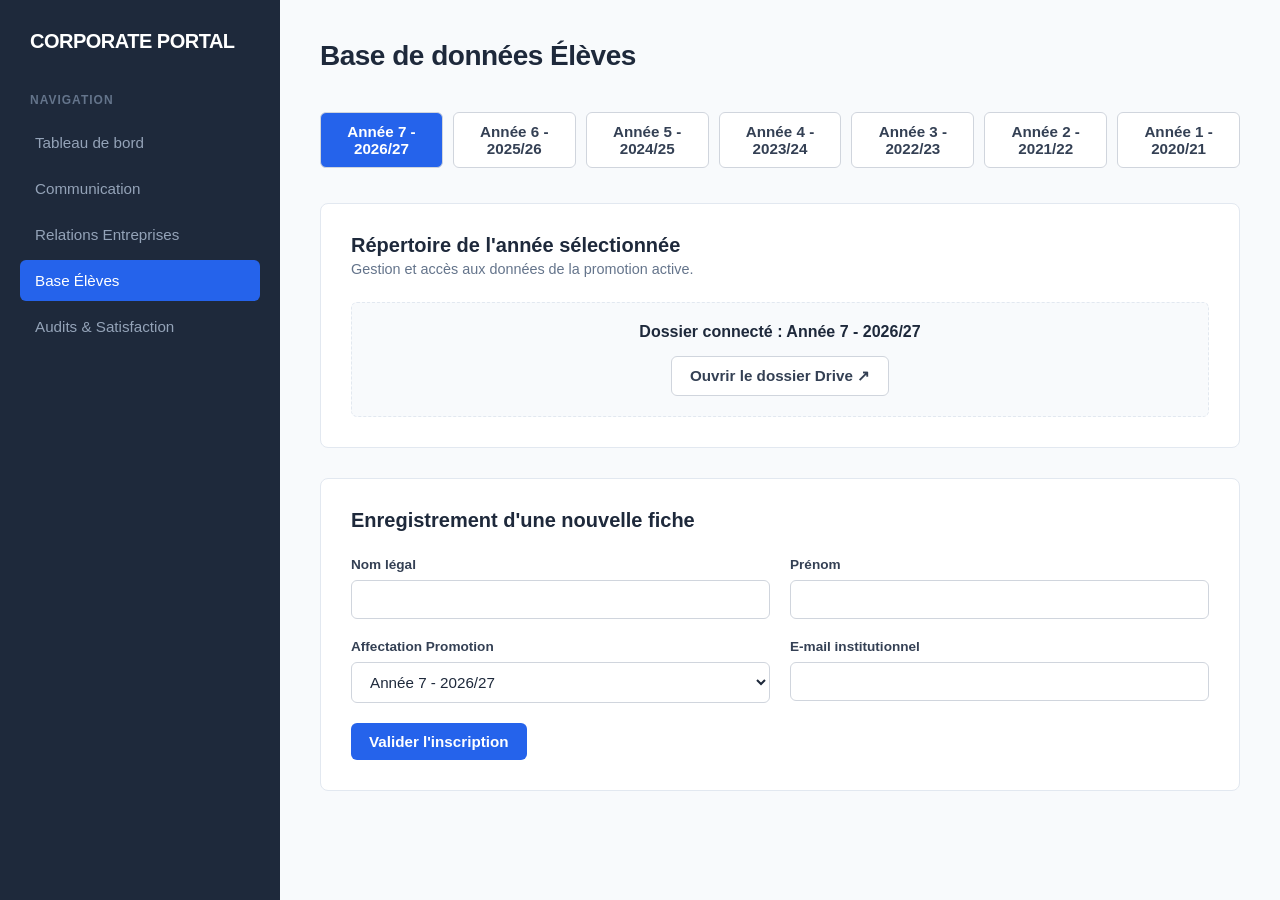
==== eleves.html @ fb6ddd81 "Create eleves.html for student database management" ====
<!DOCTYPE html>
<html lang="fr">
<head>
    <meta charset="UTF-8">
    <meta name="viewport" content="width=device-width, initial-scale=1.0">
    <title>Élèves - Association</title>
    <link rel="stylesheet" href="style.css">
</head>
<body>
    <aside>
        <div class="brand">Corporate Portal</div>
        <p class="menu-label">Navigation</p>
        <nav>
            <a href="index.html">Tableau de bord</a>
            <a href="communication.html">Communication</a>
            <a href="entreprises.html">Relations Entreprises</a>
            <a href="eleves.html" class="active">Base Élèves</a>
            <a href="satisfaction.html">Audits & Satisfaction</a>
        </nav>
    </aside>

    <main>
        <div class="header-actions">
            <h1>Base de données Élèves</h1>
        </div>
        
        <div style="display: flex; gap: 10px; margin-bottom: 25px; overflow-x: auto; padding-bottom: 10px;">
            <button class="btn btn-secondary" style="background: var(--accent); color: white;" onclick="filterYear('year7', this)">Année 7 - 2026/27</button>
            <button class="btn btn-secondary" onclick="filterYear('year6', this)">Année 6 - 2025/26</button>
            <button class="btn btn-secondary" onclick="filterYear('year5', this)">Année 5 - 2024/25</button>
            <button class="btn btn-secondary" onclick="filterYear('year4', this)">Année 4 - 2023/24</button>
            <button class="btn btn-secondary" onclick="filterYear('year3', this)">Année 3 - 2022/23</button>
            <button class="btn btn-secondary" onclick="filterYear('year2', this)">Année 2 - 2021/22</button>
            <button class="btn btn-secondary" onclick="filterYear('year1', this)">Année 1 - 2020/21</button>
        </div>

        <div class="panel">
            <div class="panel-header">
                <h2>Répertoire de l'année sélectionnée</h2>
                <p>Gestion et accès aux données de la promotion active.</p>
            </div>
            <div id="year-content-display" style="background: #f8fafc; padding: 20px; border-radius: 6px; border: 1px dashed var(--border); text-align: center;">
                <p style="font-weight: 600; margin-bottom: 15px;">Dossier connecté : <span id="current-year-title">Année 7 - 2026/27</span></p>
                <a href="#" id="drive-link" target="_blank" class="btn btn-secondary" style="background: white;">Ouvrir le dossier Drive ↗</a>
            </div>
        </div>

        <div class="panel">
            <div class="panel-header">
                <h2>Enregistrement d'une nouvelle fiche</h2>
            </div>
            <form onsubmit="event.preventDefault(); alert('Fiche enregistrée !');">
                <div class="form-grid">
                    <div class="form-group"><label>Nom légal</label><input type="text" required></div>
                    <div class="form-group"><label>Prénom</label><input type="text" required></div>
                    <div class="form-group">
                        <label>Affectation Promotion</label>
                        <select id="form-year-select">
                            <option value="year7">Année 7 - 2026/27</option>
                            <option value="year6">Année 6 - 2025/26</option>
                            <option value="year5">Année 5 - 2024/25</option>
                            <option value="year4">Année 4 - 2023/24</option>
                            <option value="year3">Année 3 - 2022/23</option>
                            <option value="year2">Année 2 - 2021/22</option>
                            <option value="year1">Année 1 - 2020/21</option>
                        </select>
                    </div>
                    <div class="form-group"><label>E-mail institutionnel</label><input type="email" required></div>
                </div>
                <button type="submit" class="btn btn-primary">Valider l'inscription</button>
            </form>
        </div>
    </main>

    <script>
        // Remplir ici les vrais liens Drive de tes années 1 à 7
        const driveLinks = {
            year7: { title: "Année 7 - 2026/27", url: "LIEN_DRIVE_ANNEE_7" },
            year6: { title: "Année 6 - 2025/26", url: "LIEN_DRIVE_ANNEE_6" },
            year5: { title: "Année 5 - 2024/25", url: "LIEN_DRIVE_ANNEE_5" },
            year4: { title: "Année 4 - 2023/24", url: "LIEN_DRIVE_ANNEE_4" },
            year3: { title: "Année 3 - 2022/23", url: "LIEN_DRIVE_ANNEE_3" },
            year2: { title: "Année 2 - 2021/22", url: "LIEN_DRIVE_ANNEE_2" },
            year1: { title: "Année 1 - 2020/21", url: "LIEN_DRIVE_ANNEE_1" }
        };

        function filterYear(yearKey, element) {
            element.parentElement.querySelectorAll('button').forEach(btn => {
                btn.style.background = "white"; btn.style.color = "var(--text-main)";
            });
            element.style.background = "var(--accent)"; element.style.color = "white";
            document.getElementById('current-year-title').innerText = driveLinks[yearKey].title;
            document.getElementById('drive-link').setAttribute('href', driveLinks[yearKey].url);
            document.getElementById('form-year-select').value = yearKey;
        }
    </script>
</body>
</html>
---- style.css ----
:root {
    --bg-main: #0f172a;
    --bg-side: #1e293b;
    --bg-card: #ffffff;
    --text-main: #1e293b;
    --text-muted: #64748b;
    --accent: #2563eb;
    --accent-hover: #1d4ed8;
    --border: #e2e8f0;
}

* { box-sizing: border-box; margin: 0; padding: 0; font-family: '-apple-system', BlinkMacSystemFont, 'Segoe UI', Roboto, sans-serif; }
body { background: #f8fafc; color: var(--text-main); display: flex; min-height: 100vh; }

/* Sidebar Navigation */
aside { width: 280px; background: var(--bg-side); color: #fff; padding: 30px 20px; display: flex; flex-direction: column; position: fixed; height: 100vh; }
.brand { font-size: 1.25rem; font-weight: 700; letter-spacing: -0.5px; margin-bottom: 40px; padding-left: 10px; color: #fff; text-transform: uppercase; }
.menu-label { font-size: 0.75rem; text-transform: uppercase; color: var(--text-muted); font-weight: 700; letter-spacing: 1px; margin-bottom: 15px; padding-left: 10px; }
nav { display: flex; flex-direction: column; gap: 5px; flex-grow: 1; }
nav a { color: #94a3b8; text-decoration: none; padding: 12px 15px; border-radius: 6px; font-size: 0.95rem; font-weight: 500; transition: all 0.2s; }
nav a:hover, nav a.active { background: rgba(255,255,255,0.05); color: #fff; }
nav a.active { background: var(--accent); color: #fff; }

/* Main Content Area */
main { margin-left: 280px; flex-grow: 1; padding: 40px; max-width: 1400px; width: calc(100% - 280px); }
.header-actions { display: flex; justify-content: space-between; align-items: center; margin-bottom: 40px; }
.header-actions h1 { font-size: 1.75rem; font-weight: 700; letter-spacing: -0.5px; }

/* Dashboard Stats */
.stats-grid { display: grid; grid-template-columns: repeat(4, 1fr); gap: 20px; margin-bottom: 40px; }
.stat-card { background: var(--bg-card); padding: 24px; border-radius: 8px; border: 1px solid var(--border); }
.stat-card p { font-size: 0.875rem; color: var(--text-muted); font-weight: 500; }
.stat-card h3 { font-size: 1.75rem; font-weight: 700; margin-top: 5px; }

.panel { background: var(--bg-card); border: 1px solid var(--border); border-radius: 8px; padding: 30px; margin-bottom: 30px; }
.panel-header { margin-bottom: 25px; }
.panel-header h2 { font-size: 1.25rem; font-weight: 600; }
.panel-header p { color: var(--text-muted); font-size: 0.9rem; margin-top: 4px; }

/* Tables */
.table-responsive { overflow-x: auto; }
table { width: 100%; border-collapse: collapse; text-align: left; font-size: 0.9rem; }
th { padding: 14px 16px; background: #f1f5f9; font-weight: 600; color: #475569; border-bottom: 1px solid var(--border); }
td { padding: 16px; border-bottom: 1px solid var(--border); color: #334155; }
tr:hover td { background: #f8fafc; }

/* Forms */
.form-grid { display: grid; grid-template-columns: repeat(2, 1fr); gap: 20px; margin-bottom: 20px; }
.form-group { display: flex; flex-direction: column; gap: 8px; }
.form-group.full-width { grid-column: span 2; }
label { font-size: 0.85rem; font-weight: 600; color: #344054; }
input, select, textarea { width: 100%; padding: 10px 14px; border: 1px solid #d0d5dd; border-radius: 6px; font-size: 0.95rem; background: #fff; color: var(--text-main); }
input:focus, select:focus, textarea:focus { outline: none; border-color: var(--accent); box-shadow: 0 0 0 4px rgba(37, 99, 235, 0.1); }

/* Buttons */
.btn { display: inline-flex; align-items: center; justify-content: center; padding: 10px 18px; border-radius: 6px; font-size: 0.95rem; font-weight: 600; cursor: pointer; transition: background 0.2s; border: none; text-decoration: none; }
.btn-primary { background: var(--accent); color: white; }
.btn-primary:hover { background: var(--accent-hover); }
.btn-secondary { background: #fff; border: 1px solid #d0d5dd; color: #344054; }
.btn-secondary:hover { background: #f9fafb; }
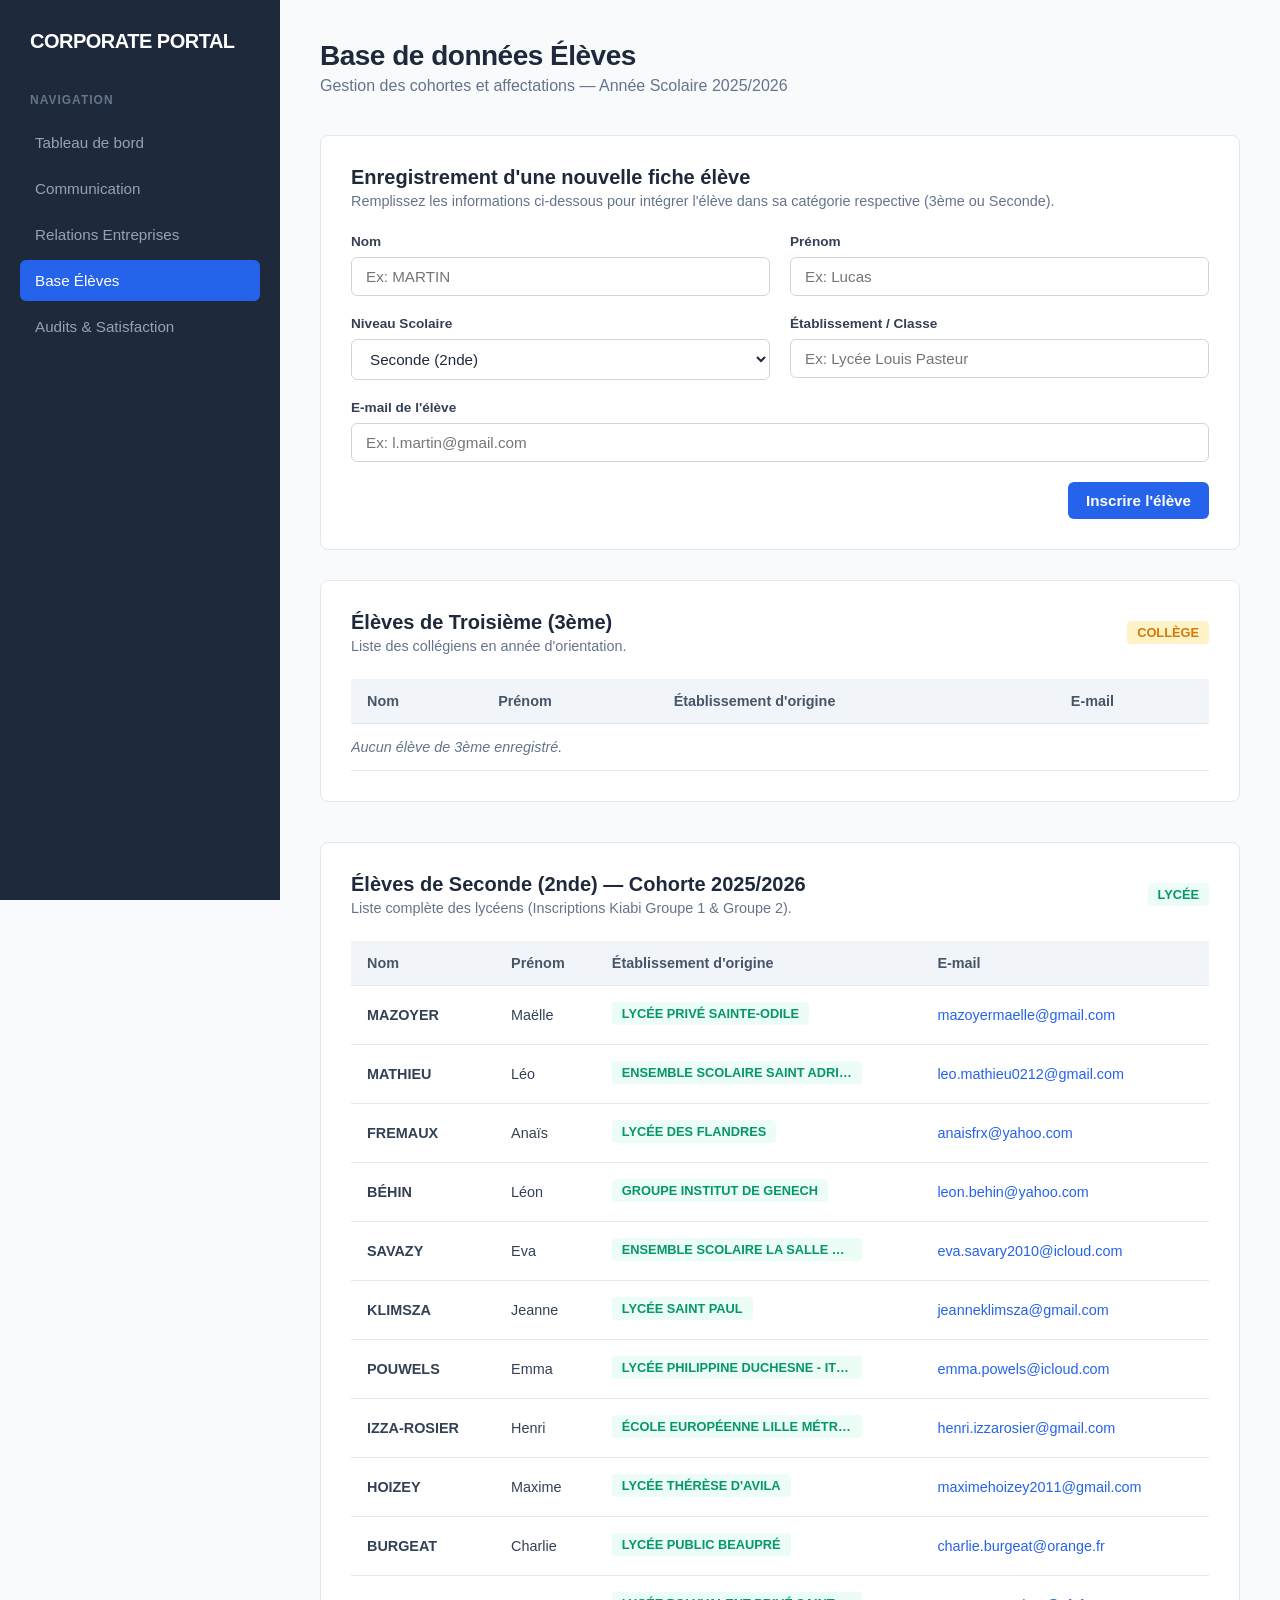
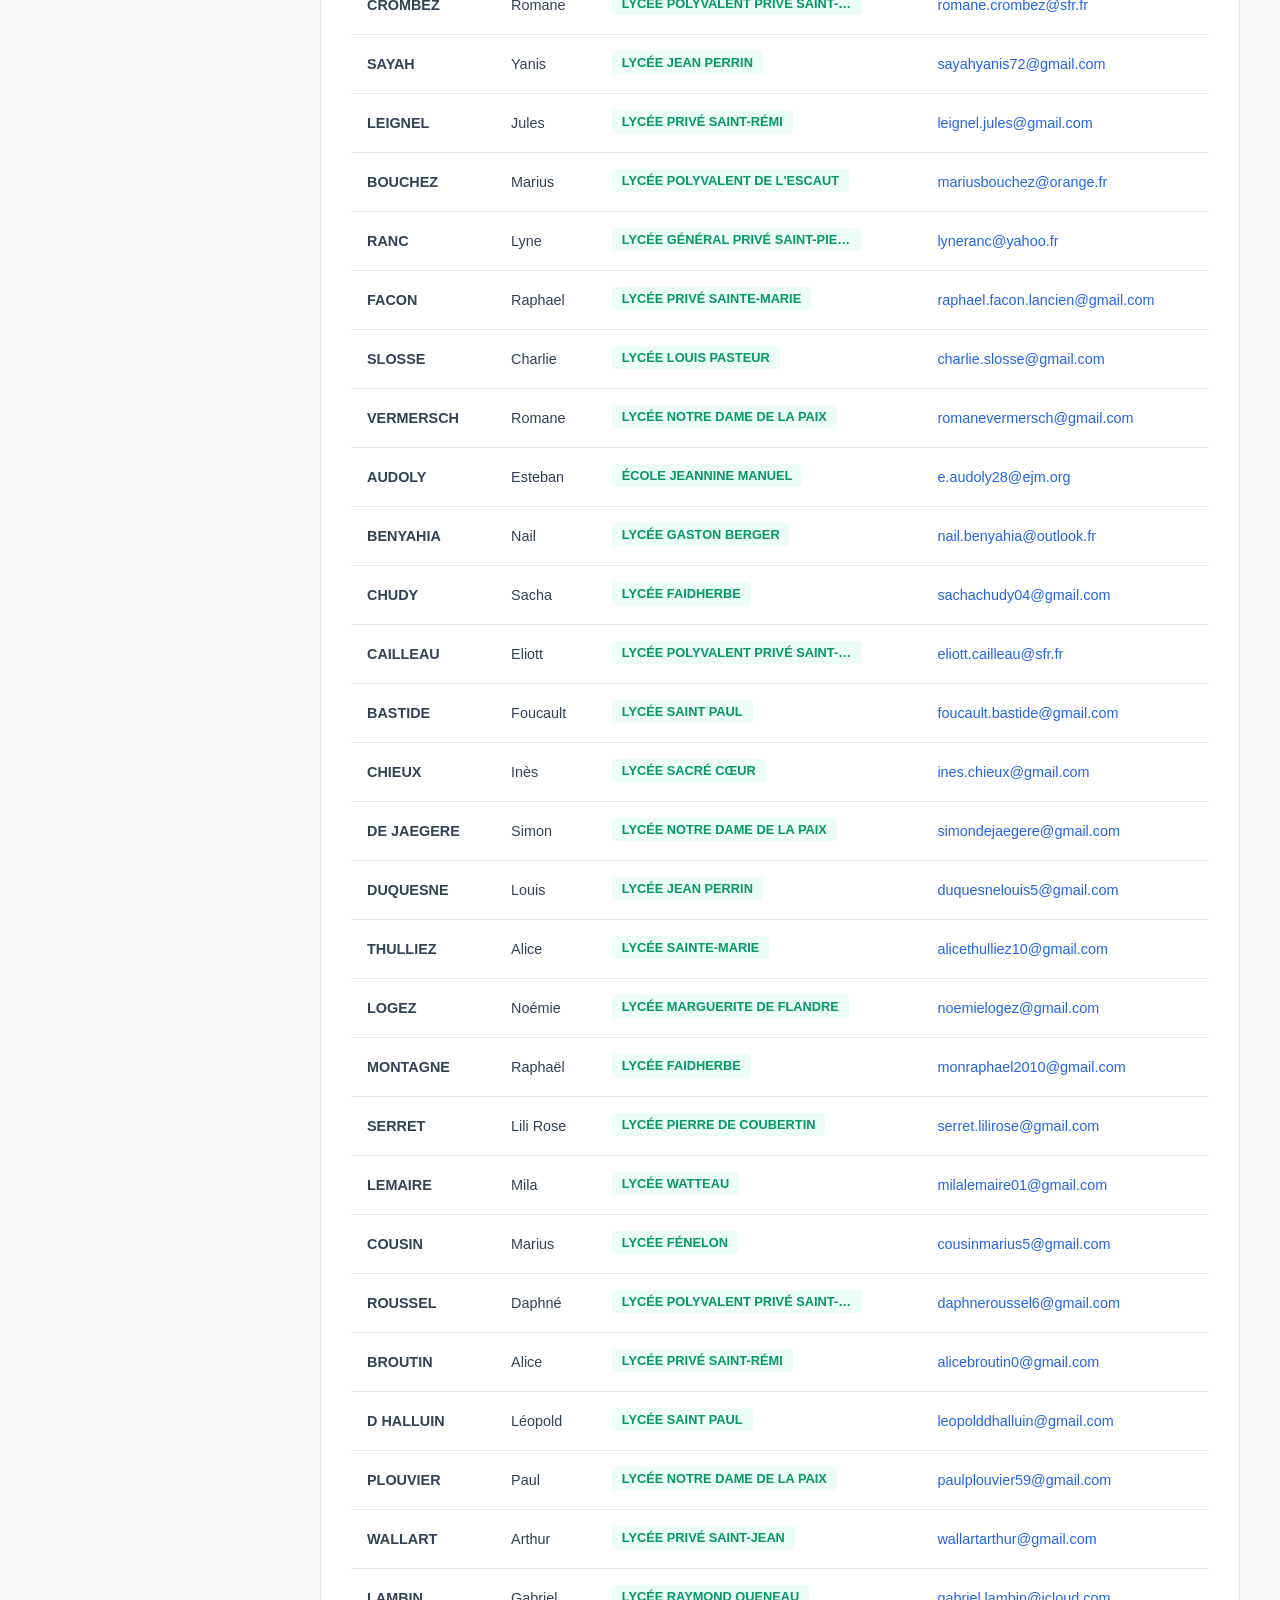
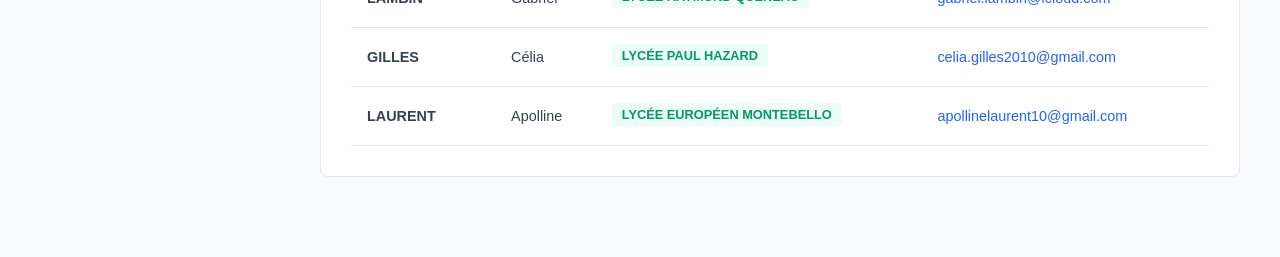
==== commit e77f2d53: "Update eleves.html" ====
--- a/eleves.html
+++ b/eleves.html
@@ -5,8 +5,44 @@
     <meta name="viewport" content="width=device-width, initial-scale=1.0">
     <title>Élèves - Association</title>
     <link rel="stylesheet" href="style.css">
+    <style>
+        /* Styles spécifiques pour l'organisation de la base élèves */
+        .level-section {
+            margin-bottom: 40px;
+        }
+        
+        .level-badge {
+            display: inline-block;
+            padding: 4px 10px;
+            border-radius: 4px;
+            font-size: 0.8rem;
+            font-weight: 700;
+            text-transform: uppercase;
+            max-width: 250px;
+            overflow: hidden;
+            text-overflow: ellipsis;
+            white-space: nowrap;
+        }
+        
+        .badge-3eme {
+            background: #fef3c7;
+            color: #d97706;
+        }
+        
+        .badge-2nde {
+            background: #ecfdf5;
+            color: #059669;
+        }
+
+        .empty-message {
+            color: var(--text-muted);
+            font-style: italic;
+            padding: 15px 0;
+        }
+    </style>
 </head>
 <body>
+
     <aside>
         <div class="brand">Corporate Portal</div>
         <p class="menu-label">Navigation</p>
@@ -21,78 +57,222 @@
 
     <main>
         <div class="header-actions">
-            <h1>Base de données Élèves</h1>
-        </div>
-        
-        <div style="display: flex; gap: 10px; margin-bottom: 25px; overflow-x: auto; padding-bottom: 10px;">
-            <button class="btn btn-secondary" style="background: var(--accent); color: white;" onclick="filterYear('year7', this)">Année 7 - 2026/27</button>
-            <button class="btn btn-secondary" onclick="filterYear('year6', this)">Année 6 - 2025/26</button>
-            <button class="btn btn-secondary" onclick="filterYear('year5', this)">Année 5 - 2024/25</button>
-            <button class="btn btn-secondary" onclick="filterYear('year4', this)">Année 4 - 2023/24</button>
-            <button class="btn btn-secondary" onclick="filterYear('year3', this)">Année 3 - 2022/23</button>
-            <button class="btn btn-secondary" onclick="filterYear('year2', this)">Année 2 - 2021/22</button>
-            <button class="btn btn-secondary" onclick="filterYear('year1', this)">Année 1 - 2020/21</button>
+            <div>
+                <h1>Base de données Élèves</h1>
+                <p style="color: var(--text-muted); margin-top: 5px;">Gestion des cohortes et affectations — Année Scolaire 2025/2026</p>
+            </div>
         </div>
 
         <div class="panel">
             <div class="panel-header">
-                <h2>Répertoire de l'année sélectionnée</h2>
-                <p>Gestion et accès aux données de la promotion active.</p>
-            </div>
-            <div id="year-content-display" style="background: #f8fafc; padding: 20px; border-radius: 6px; border: 1px dashed var(--border); text-align: center;">
-                <p style="font-weight: 600; margin-bottom: 15px;">Dossier connecté : <span id="current-year-title">Année 7 - 2026/27</span></p>
-                <a href="#" id="drive-link" target="_blank" class="btn btn-secondary" style="background: white;">Ouvrir le dossier Drive ↗</a>
-            </div>
-        </div>
-
-        <div class="panel">
-            <div class="panel-header">
-                <h2>Enregistrement d'une nouvelle fiche</h2>
-            </div>
-            <form onsubmit="event.preventDefault(); alert('Fiche enregistrée !');">
+                <h2>Enregistrement d'une nouvelle fiche élève</h2>
+                <p>Remplissez les informations ci-dessous pour intégrer l'élève dans sa catégorie respective (3ème ou Seconde).</p>
+            </div>
+            <form id="add-student-form" onsubmit="handleStudentSubmit(event)">
                 <div class="form-grid">
-                    <div class="form-group"><label>Nom légal</label><input type="text" required></div>
-                    <div class="form-group"><label>Prénom</label><input type="text" required></div>
-                    <div class="form-group">
-                        <label>Affectation Promotion</label>
-                        <select id="form-year-select">
-                            <option value="year7">Année 7 - 2026/27</option>
-                            <option value="year6">Année 6 - 2025/26</option>
-                            <option value="year5">Année 5 - 2024/25</option>
-                            <option value="year4">Année 4 - 2023/24</option>
-                            <option value="year3">Année 3 - 2022/23</option>
-                            <option value="year2">Année 2 - 2021/22</option>
-                            <option value="year1">Année 1 - 2020/21</option>
+                    <div class="form-group">
+                        <label for="student-lastname">Nom</label>
+                        <input type="text" id="student-lastname" placeholder="Ex: MARTIN" required>
+                    </div>
+                    <div class="form-group">
+                        <label for="student-firstname">Prénom</label>
+                        <input type="text" id="student-firstname" placeholder="Ex: Lucas" required>
+                    </div>
+                    <div class="form-group">
+                        <label for="student-level">Niveau Scolaire</label>
+                        <select id="student-level" required>
+                            <option value="3eme">Troisième (3ème)</option>
+                            <option value="2nde" selected>Seconde (2nde)</option>
                         </select>
                     </div>
-                    <div class="form-group"><label>E-mail institutionnel</label><input type="email" required></div>
-                </div>
-                <button type="submit" class="btn btn-primary">Valider l'inscription</button>
+                    <div class="form-group">
+                        <label for="student-class">Établissement / Classe</label>
+                        <input type="text" id="student-class" placeholder="Ex: Lycée Louis Pasteur" required>
+                    </div>
+                    <div class="form-group full-width">
+                        <label for="student-email">E-mail de l'élève</label>
+                        <input type="email" id="student-email" placeholder="Ex: l.martin@gmail.com" required>
+                    </div>
+                </div>
+                <div style="display: flex; justify-content: flex-end; margin-top: 10px;">
+                    <button type="submit" class="btn btn-primary">Inscrire l'élève</button>
+                </div>
             </form>
         </div>
+
+        <div class="panel level-section">
+            <div class="panel-header" style="display: flex; justify-content: space-between; align-items: center;">
+                <div>
+                    <h2>Élèves de Troisième (3ème)</h2>
+                    <p>Liste des collégiens en année d'orientation.</p>
+                </div>
+                <span class="level-badge badge-3eme">Collège</span>
+            </div>
+            <div class="table-responsive">
+                <table>
+                    <thead>
+                        <tr>
+                            <th>Nom</th>
+                            <th>Prénom</th>
+                            <th>Établissement d'origine</th>
+                            <th>E-mail</th>
+                        </tr>
+                    </thead>
+                    <tbody id="tbody-3eme">
+                        </tbody>
+                </table>
+            </div>
+        </div>
+
+        <div class="panel level-section">
+            <div class="panel-header" style="display: flex; justify-content: space-between; align-items: center;">
+                <div>
+                    <h2>Élèves de Seconde (2nde) — Cohorte 2025/2026</h2>
+                    <p>Liste complète des lycéens (Inscriptions Kiabi Groupe 1 & Groupe 2).</p>
+                </div>
+                <span class="level-badge badge-2nde">Lycée</span>
+            </div>
+            <div class="table-responsive">
+                <table>
+                    <thead>
+                        <tr>
+                            <th>Nom</th>
+                            <th>Prénom</th>
+                            <th>Établissement d'origine</th>
+                            <th>E-mail</th>
+                        </tr>
+                    </thead>
+                    <tbody id="tbody-2nde">
+                        </tbody>
+                </table>
+            </div>
+        </div>
     </main>
 
     <script>
-        // Remplir ici les vrais liens Drive de tes années 1 à 7
-        const driveLinks = {
-            year7: { title: "Année 7 - 2026/27", url: "LIEN_DRIVE_ANNEE_7" },
-            year6: { title: "Année 6 - 2025/26", url: "LIEN_DRIVE_ANNEE_6" },
-            year5: { title: "Année 5 - 2024/25", url: "LIEN_DRIVE_ANNEE_5" },
-            year4: { title: "Année 4 - 2023/24", url: "LIEN_DRIVE_ANNEE_4" },
-            year3: { title: "Année 3 - 2022/23", url: "LIEN_DRIVE_ANNEE_3" },
-            year2: { title: "Année 2 - 2021/22", url: "LIEN_DRIVE_ANNEE_2" },
-            year1: { title: "Année 1 - 2020/21", url: "LIEN_DRIVE_ANNEE_1" }
-        };
-
-        function filterYear(yearKey, element) {
-            element.parentElement.querySelectorAll('button').forEach(btn => {
-                btn.style.background = "white"; btn.style.color = "var(--text-main)";
+        // Extraction et injection automatique des 40 élèves de tes fichiers Kiabi
+        const defaultStudents = [
+            { lastname: 'MAZOYER', firstname: 'Maëlle', level: '2nde', class: 'Lycée Privé Sainte-Odile', email: 'mazoyermaelle@gmail.com' },
+            { lastname: 'MATHIEU', firstname: 'Léo', level: '2nde', class: 'Ensemble Scolaire Saint Adrien LaSalle - site Annappes', email: 'leo.mathieu0212@gmail.com' },
+            { lastname: 'FREMAUX', firstname: 'Anaïs', level: '2nde', class: 'Lycée des Flandres', email: 'anaisfrx@yahoo.com' },
+            { lastname: 'BÉHIN', firstname: 'Léon', level: '2nde', class: 'Groupe Institut de Genech', email: 'leon.behin@yahoo.com' },
+            { lastname: 'SAVAZY', firstname: 'Eva', level: '2nde', class: 'Ensemble scolaire La Salle Lille', email: 'eva.savary2010@icloud.com' },
+            { lastname: 'KLIMSZA', firstname: 'Jeanne', level: '2nde', class: 'Lycée Saint Paul', email: 'jeanneklimsza@gmail.com' },
+            { lastname: 'POUWELS', firstname: 'Emma', level: '2nde', class: 'Lycée Philippine Duchesne - ITEC Boisfleury', email: 'emma.powels@icloud.com' },
+            { lastname: 'IZZA-ROSIER', firstname: 'Henri', level: '2nde', class: 'École Européenne Lille Métropole Jacques Delors', email: 'henri.izzarosier@gmail.com' },
+            { lastname: 'HOIZEY', firstname: 'Maxime', level: '2nde', class: 'Lycée Thérèse d\'Avila', email: 'maximehoizey2011@gmail.com' },
+            { lastname: 'BURGEAT', firstname: 'Charlie', level: '2nde', class: 'Lycée public Beaupré', email: 'charlie.burgeat@orange.fr' },
+            { lastname: 'CROMBEZ', firstname: 'Romane', level: '2nde', class: 'Lycée polyvalent privé Saint-Jude', email: 'romane.crombez@sfr.fr' },
+            { lastname: 'SAYAH', firstname: 'Yanis', level: '2nde', class: 'Lycée Jean Perrin', email: 'sayahyanis72@gmail.com' },
+            { lastname: 'LEIGNEL', firstname: 'Jules', level: '2nde', class: 'Lycée Privé Saint-Rémi', email: 'leignel.jules@gmail.com' },
+            { lastname: 'BOUCHEZ', firstname: 'Marius', level: '2nde', class: 'Lycée polyvalent de l\'Escaut', email: 'mariusbouchez@orange.fr' },
+            { lastname: 'RANC', firstname: 'Lyne', level: '2nde', class: 'Lycée général privé Saint-Pierre', email: 'lyneranc@yahoo.fr' },
+            { lastname: 'FACON', firstname: 'Raphael', level: '2nde', class: 'Lycée privé Sainte-Marie', email: 'raphael.facon.lancien@gmail.com' },
+            { lastname: 'SLOSSE', firstname: 'Charlie', level: '2nde', class: 'Lycée Louis Pasteur', email: 'charlie.slosse@gmail.com' },
+            { lastname: 'VERMERSCH', firstname: 'Romane', level: '2nde', class: 'Lycée Notre Dame de la Paix', email: 'romanevermersch@gmail.com' },
+            { lastname: 'AUDOLY', firstname: 'Esteban', level: '2nde', class: 'École Jeannine Manuel', email: 'e.audoly28@ejm.org' },
+            { lastname: 'BENYAHIA', firstname: 'Nail', level: '2nde', class: 'Lycée Gaston Berger', email: 'nail.benyahia@outlook.fr' },
+            { lastname: 'CHUDY', firstname: 'Sacha', level: '2nde', class: 'Lycée Faidherbe', email: 'sachachudy04@gmail.com' },
+            { lastname: 'CAILLEAU', firstname: 'Eliott', level: '2nde', class: 'Lycée polyvalent privé Saint-Jude', email: 'eliott.cailleau@sfr.fr' },
+            { lastname: 'BASTIDE', firstname: 'Foucault', level: '2nde', class: 'Lycée Saint Paul', email: 'foucault.bastide@gmail.com' },
+            { lastname: 'CHIEUX', firstname: 'Inès', level: '2nde', class: 'Lycée Sacré Cœur', email: 'ines.chieux@gmail.com' },
+            { lastname: 'DE JAEGERE', firstname: 'Simon', level: '2nde', class: 'Lycée Notre Dame de la Paix', email: 'simondejaegere@gmail.com' },
+            { lastname: 'DUQUESNE', firstname: 'Louis', level: '2nde', class: 'Lycée Jean Perrin', email: 'duquesnelouis5@gmail.com' },
+            { lastname: 'THULLIEZ', firstname: 'Alice', level: '2nde', class: 'Lycée Sainte-Marie', email: 'alicethulliez10@gmail.com' },
+            { lastname: 'LOGEZ', firstname: 'Noémie', level: '2nde', class: 'Lycée Marguerite de Flandre', email: 'noemielogez@gmail.com' },
+            { lastname: 'MONTAGNE', firstname: 'Raphaël', level: '2nde', class: 'Lycée Faidherbe', email: 'monraphael2010@gmail.com' },
+            { lastname: 'SERRET', firstname: 'Lili Rose', level: '2nde', class: 'Lycée Pierre de Coubertin', email: 'serret.lilirose@gmail.com' },
+            { lastname: 'LEMAIRE', firstname: 'Mila', level: '2nde', class: 'Lycée Watteau', email: 'milalemaire01@gmail.com' },
+            { lastname: 'COUSIN', firstname: 'Marius', level: '2nde', class: 'Lycée Fénelon', email: 'cousinmarius5@gmail.com' },
+            { lastname: 'ROUSSEL', firstname: 'Daphné', level: '2nde', class: 'Lycée polyvalent privé Saint-Jude', email: 'daphneroussel6@gmail.com' },
+            { lastname: 'BROUTIN', firstname: 'Alice', level: '2nde', class: 'Lycée Privé Saint-Rémi', email: 'alicebroutin0@gmail.com' },
+            { lastname: 'D HALLUIN', firstname: 'Léopold', level: '2nde', class: 'Lycée Saint Paul', email: 'leopolddhalluin@gmail.com' },
+            { lastname: 'PLOUVIER', firstname: 'Paul', level: '2nde', class: 'Lycée Notre Dame de la Paix', email: 'paulplouvier59@gmail.com' },
+            { lastname: 'WALLART', firstname: 'Arthur', level: '2nde', class: 'Lycée privé Saint-Jean', email: 'wallartarthur@gmail.com' },
+            { lastname: 'LAMBIN', firstname: 'Gabriel', level: '2nde', class: 'Lycée Raymond Queneau', email: 'gabriel.lambin@icloud.com' },
+            { lastname: 'GILLES', firstname: 'Célia', level: '2nde', class: 'Lycée Paul Hazard', email: 'celia.gilles2010@gmail.com' },
+            { lastname: 'LAURENT', firstname: 'Apolline', level: '2nde', class: 'Lycée Européen Montebello', email: 'apollinelaurent10@gmail.com' }
+        ];
+
+        // Charger les élèves (Base par défaut + élèves ajoutés manuellement par l'utilisateur)
+        function getStudentsDatabase() {
+            const saved = localStorage.getItem('custom_students');
+            if (!saved) {
+                localStorage.setItem('custom_students', JSON.stringify(defaultStudents));
+                return defaultStudents;
+            }
+            return JSON.parse(saved);
+        }
+
+        // Générer et trier les listes d'élèves dans les bons tableaux
+        function renderStudents() {
+            const students = getStudentsDatabase();
+            
+            const tbody3eme = document.getElementById('tbody-3eme');
+            const tbody2nde = document.getElementById('tbody-2nde');
+            
+            tbody3eme.innerHTML = '';
+            tbody2nde.innerHTML = '';
+
+            let count3eme = 0;
+            let count2nde = 0;
+
+            students.forEach(student => {
+                const tr = document.createElement('tr');
+                tr.innerHTML = `
+                    <td><strong>${student.lastname.toUpperCase()}</strong></td>
+                    <td>${student.firstname}</td>
+                    <td><span class="level-badge ${student.level === '3eme' ? 'badge-3eme' : 'badge-2nde'}">${student.class}</span></td>
+                    <td><a href="mailto:${student.email}" style="color: var(--accent); text-decoration: none;">${student.email || 'Non renseigné'}</a></td>
+                `;
+
+                if (student.level === '3eme') {
+                    tbody3eme.appendChild(tr);
+                    count3eme++;
+                } else if (student.level === '2nde') {
+                    tbody2nde.appendChild(tr);
+                    count2nde++;
+                }
             });
-            element.style.background = "var(--accent)"; element.style.color = "white";
-            document.getElementById('current-year-title').innerText = driveLinks[yearKey].title;
-            document.getElementById('drive-link').setAttribute('href', driveLinks[yearKey].url);
-            document.getElementById('form-year-select').value = yearKey;
-        }
+
+            if (count3eme === 0) {
+                tbody3eme.innerHTML = '<tr><td colspan="4" class="empty-message">Aucun élève de 3ème enregistré.</td></tr>';
+            }
+            if (count2nde === 0) {
+                tbody2nde.innerHTML = '<tr><td colspan="4" class="empty-message">Aucun élève de Seconde enregistré.</td></tr>';
+            }
+        }
+
+        // Gérer l'envoi du formulaire d'inscription
+        function handleStudentSubmit(event) {
+            event.preventDefault();
+
+            const lastname = document.getElementById('student-lastname').value.trim();
+            const firstname = document.getElementById('student-firstname').value.trim();
+            const level = document.getElementById('student-level').value;
+            const className = document.getElementById('student-class').value.trim();
+            const email = document.getElementById('student-email').value.trim();
+
+            if (!lastname || !firstname || !level || !className || !email) return;
+
+            const students = getStudentsDatabase();
+
+            students.push({
+                lastname: lastname,
+                firstname: firstname,
+                level: level,
+                class: className,
+                email: email
+            });
+
+            localStorage.setItem('custom_students', JSON.stringify(students));
+            document.getElementById('add-student-form').reset();
+            renderStudents();
+
+            alert(`L'élève ${firstname} ${lastname.toUpperCase()} a bien été inscrit.`);
+        }
+
+        window.onload = renderStudents;
     </script>
 </body>
 </html>
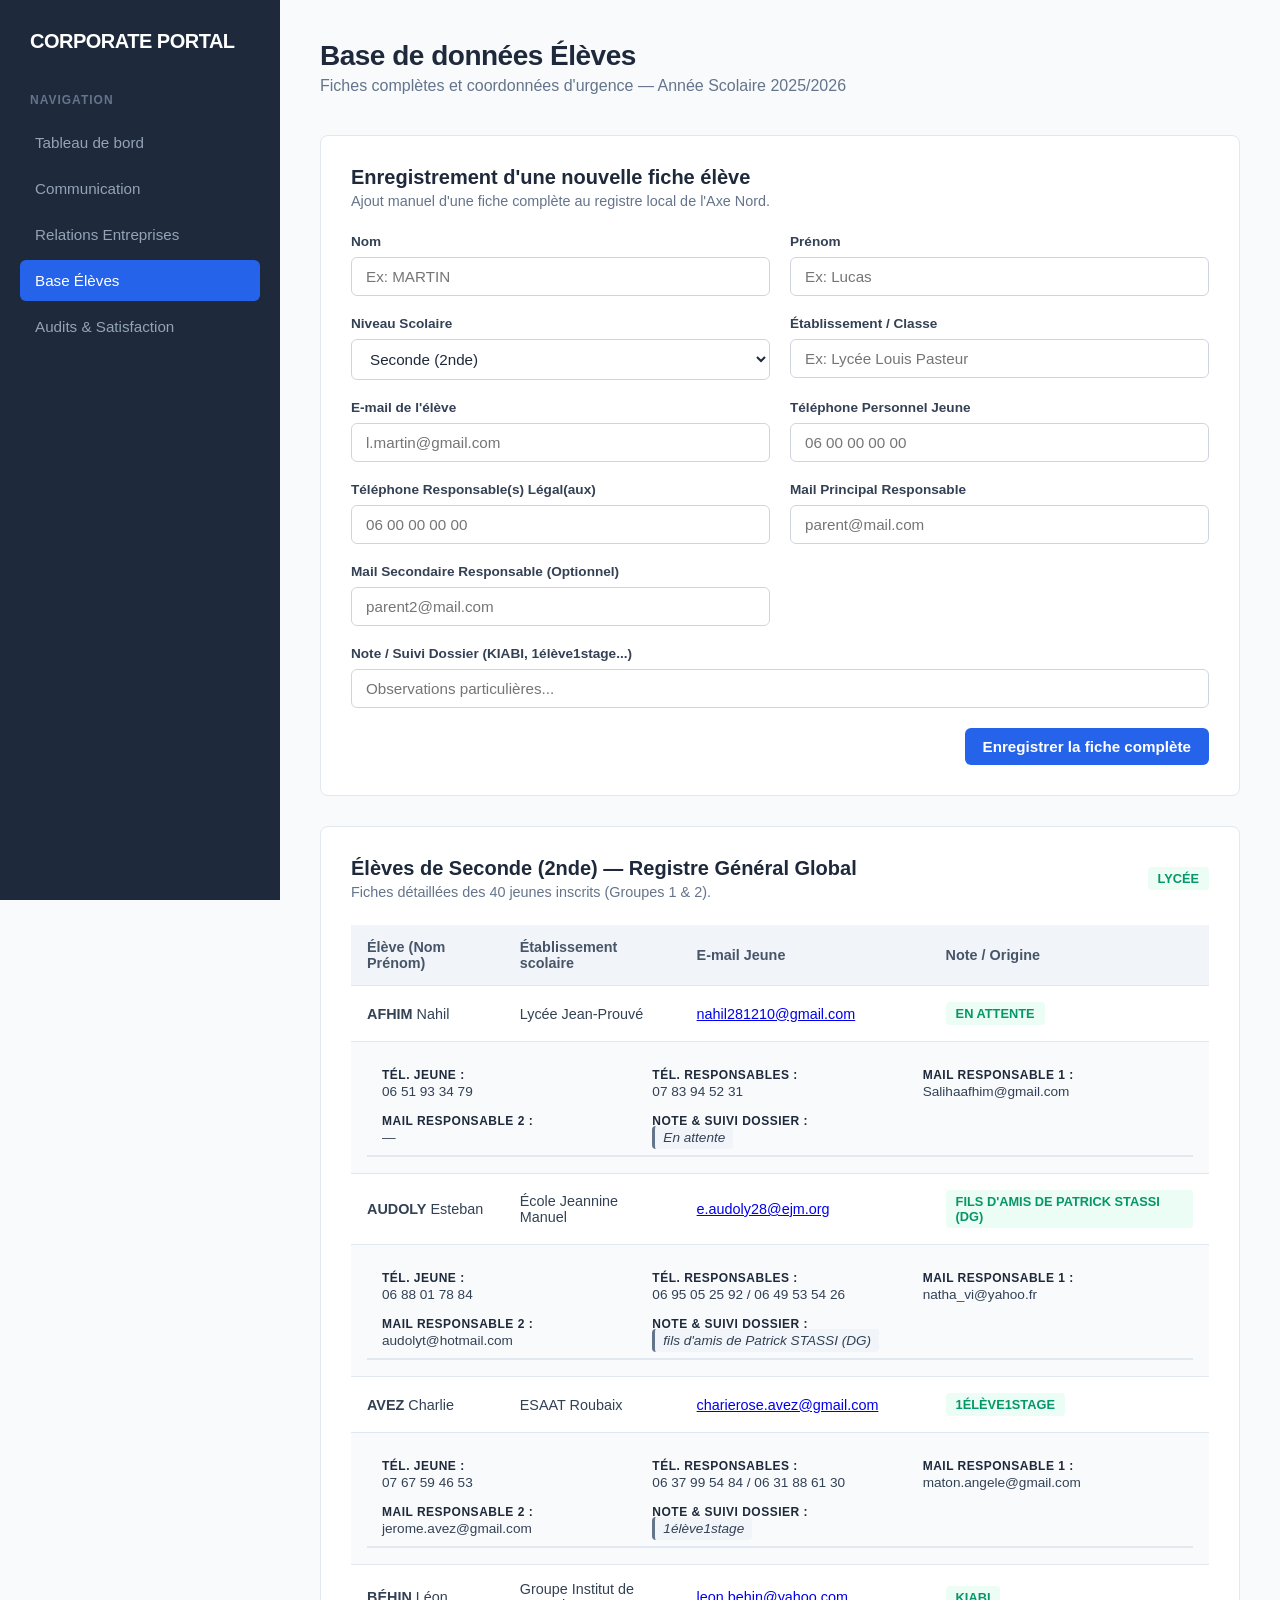
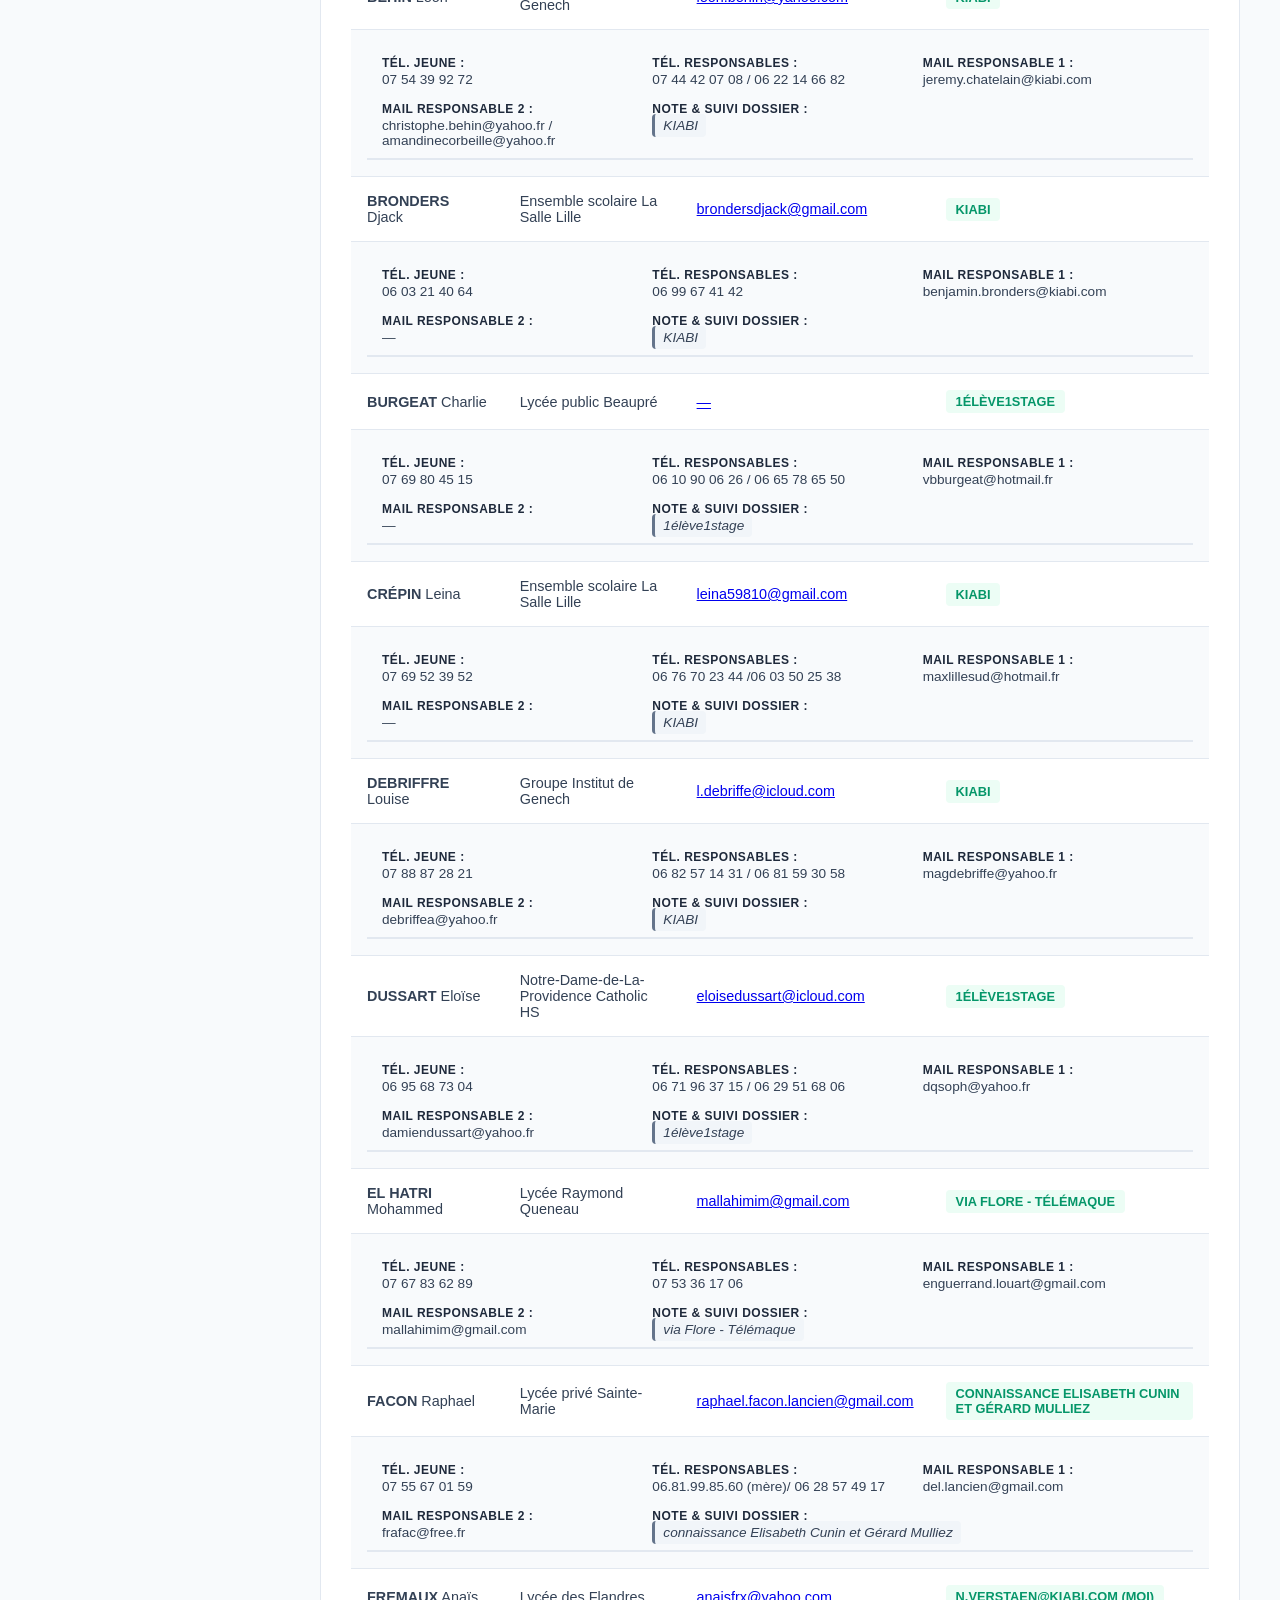
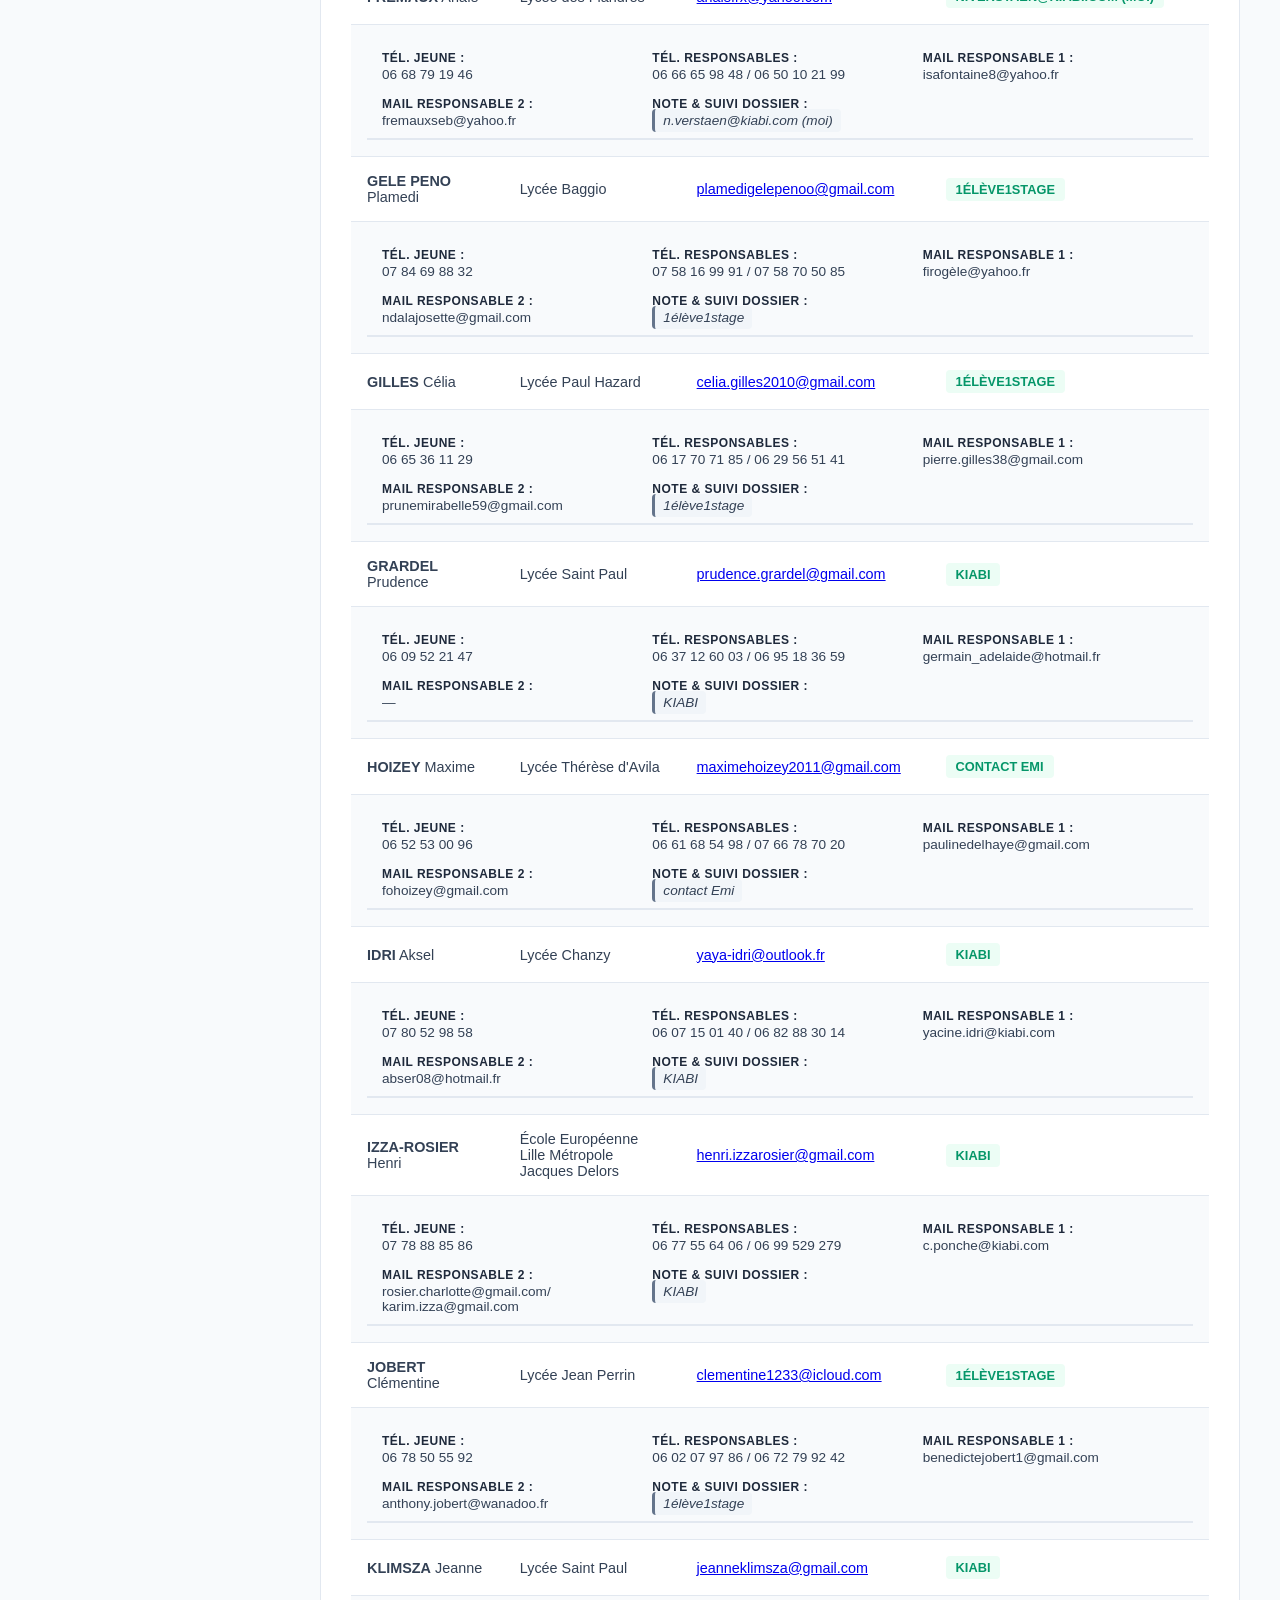
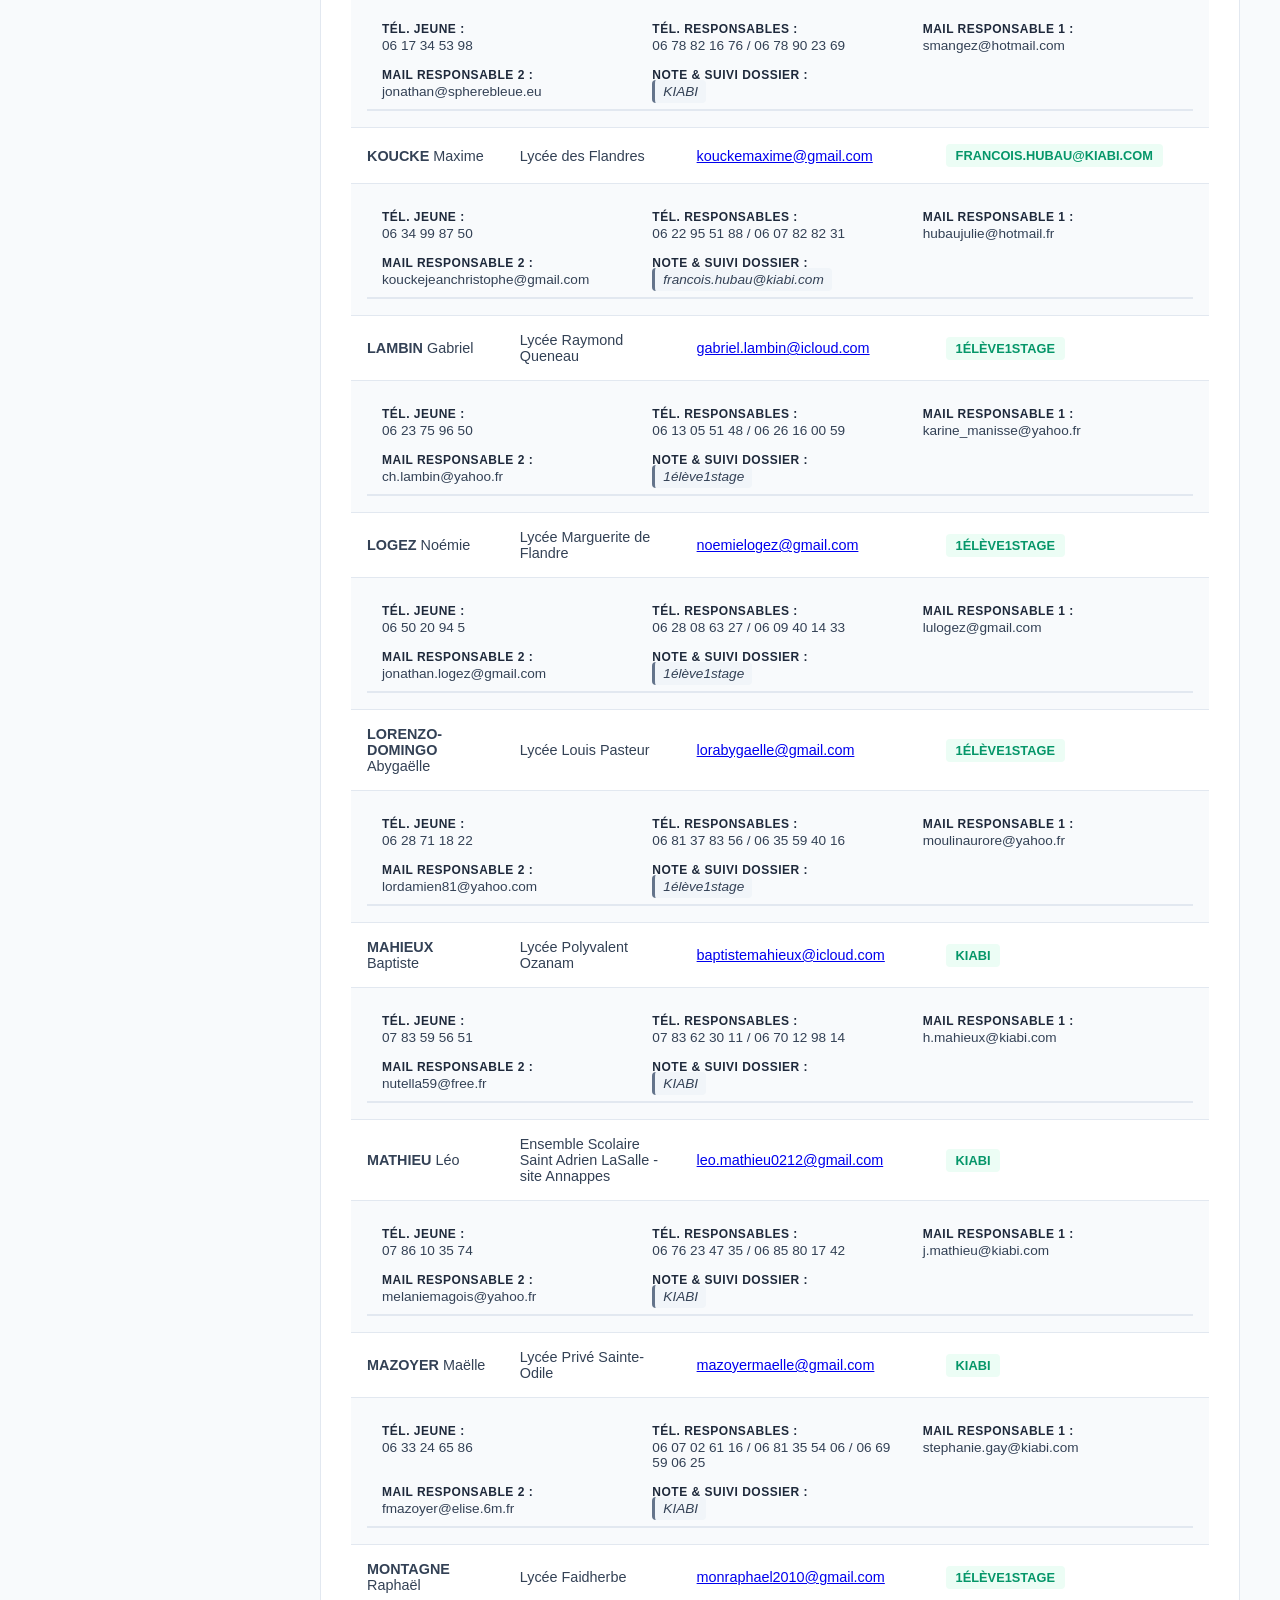
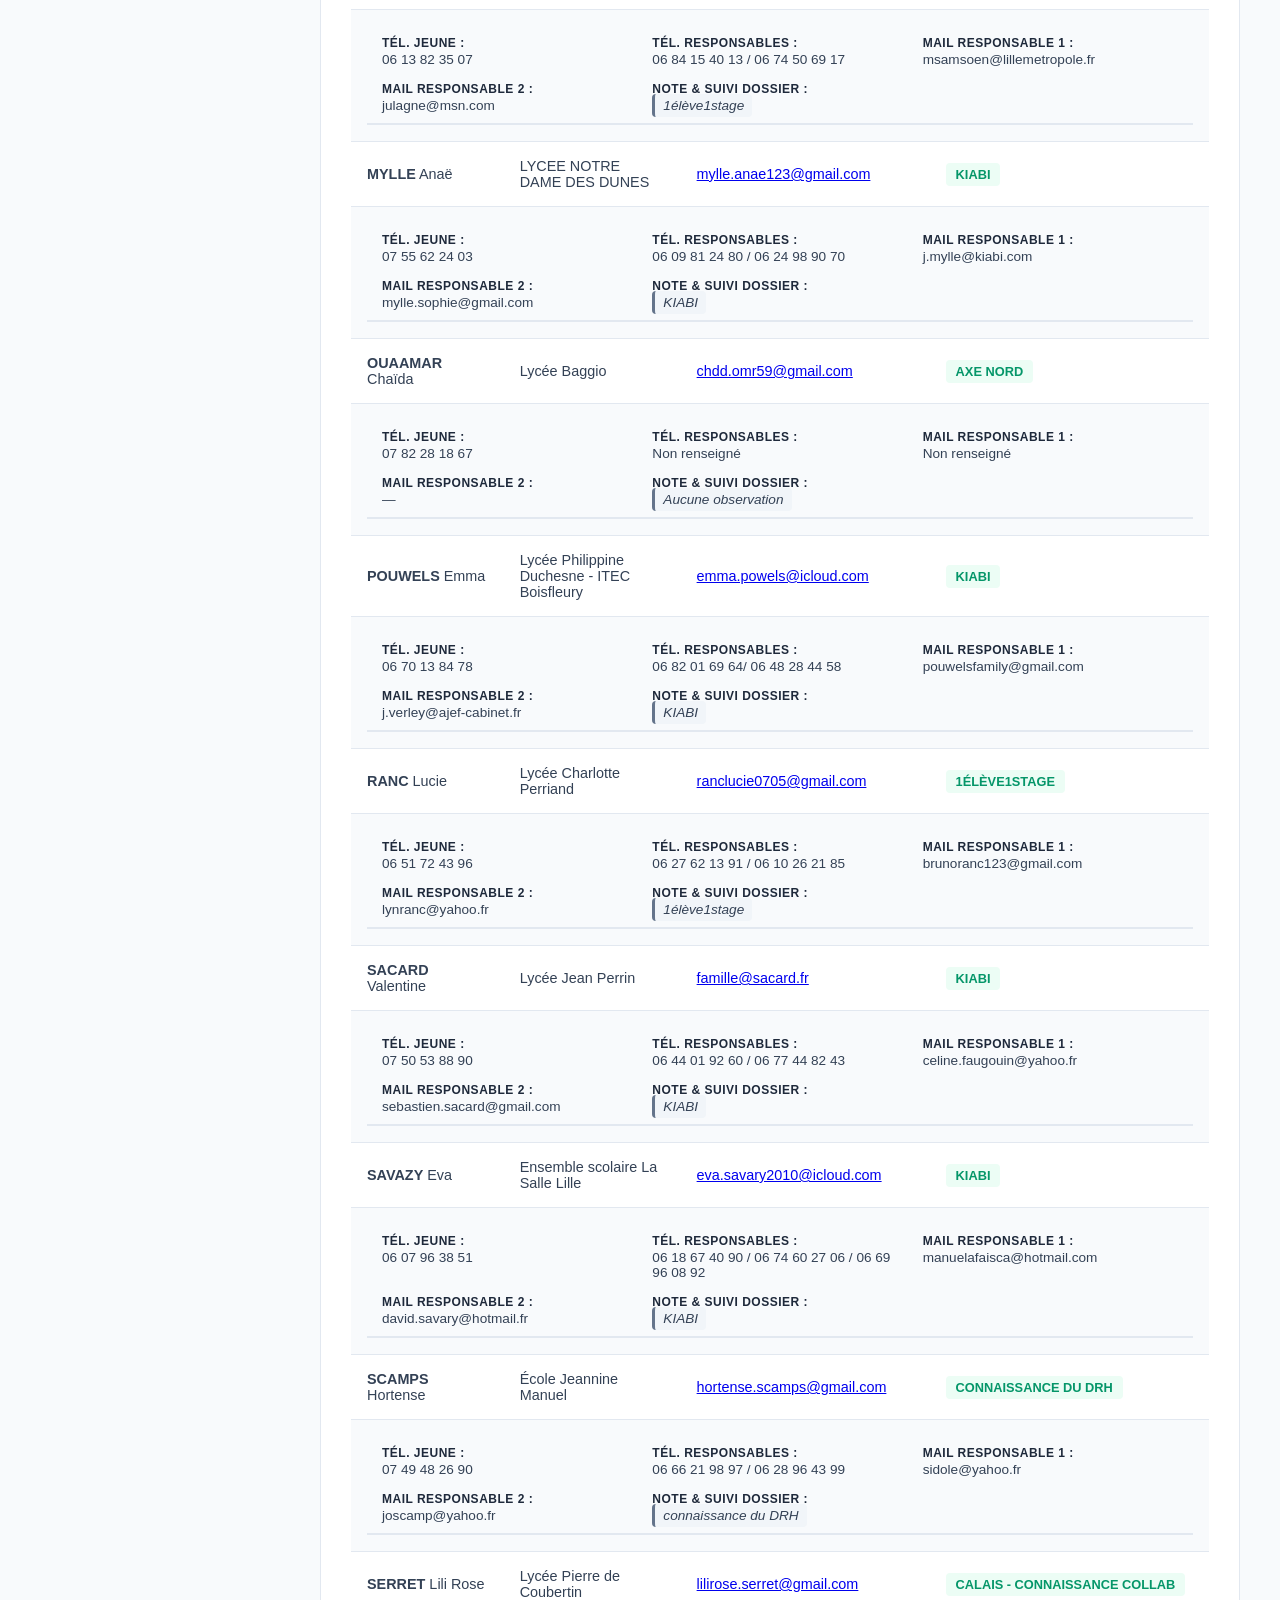
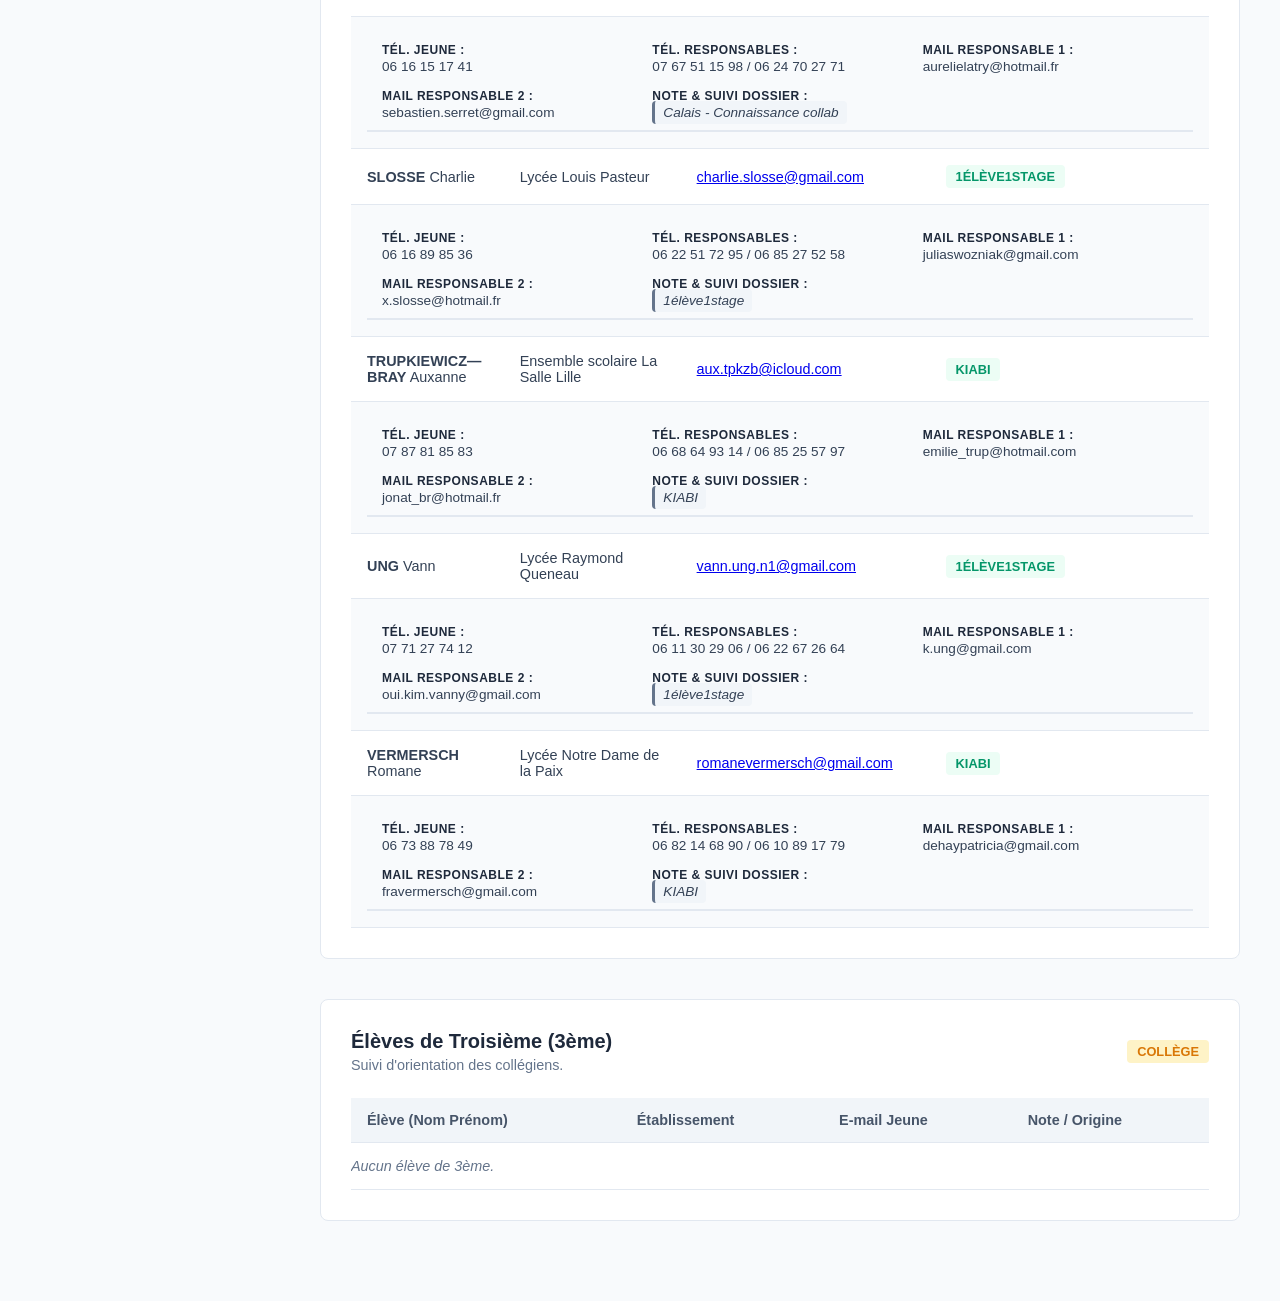
==== commit 4dcc6987: "Update eleves.html" ====
--- a/eleves.html
+++ b/eleves.html
@@ -6,7 +6,6 @@
     <title>Élèves - Association</title>
     <link rel="stylesheet" href="style.css">
     <style>
-        /* Styles spécifiques pour l'organisation de la base élèves */
         .level-section {
             margin-bottom: 40px;
         }
@@ -18,26 +17,46 @@
             font-size: 0.8rem;
             font-weight: 700;
             text-transform: uppercase;
-            max-width: 250px;
-            overflow: hidden;
-            text-overflow: ellipsis;
-            white-space: nowrap;
         }
         
-        .badge-3eme {
-            background: #fef3c7;
-            color: #d97706;
-        }
-        
-        .badge-2nde {
-            background: #ecfdf5;
-            color: #059669;
-        }
+        .badge-3eme { background: #fef3c7; color: #d97706; }
+        .badge-2nde { background: #ecfdf5; color: #059669; }
 
         .empty-message {
             color: var(--text-muted);
             font-style: italic;
             padding: 15px 0;
+        }
+
+        /* Style étendu pour l'affichage de toutes les coordonnées demandées */
+        .details-row {
+            background-color: #f8fafc;
+            font-size: 0.85rem;
+        }
+
+        .details-grid {
+            display: grid;
+            grid-template-columns: repeat(auto-fit, minmax(220px, 1fr));
+            gap: 15px;
+            padding: 10px 15px;
+            border-bottom: 2px solid #e2e8f0;
+        }
+
+        .details-item strong {
+            color: var(--text-main);
+            display: block;
+            margin-bottom: 2px;
+            font-size: 0.75rem;
+            text-transform: uppercase;
+            letter-spacing: 0.5px;
+        }
+
+        .note-tag {
+            background: #f1f5f9;
+            padding: 4px 8px;
+            border-radius: 4px;
+            border-left: 3px solid #64748b;
+            font-style: italic;
         }
     </style>
 </head>
@@ -59,14 +78,14 @@
         <div class="header-actions">
             <div>
                 <h1>Base de données Élèves</h1>
-                <p style="color: var(--text-muted); margin-top: 5px;">Gestion des cohortes et affectations — Année Scolaire 2025/2026</p>
+                <p style="color: var(--text-muted); margin-top: 5px;">Fiches complètes et coordonnées d'urgence — Année Scolaire 2025/2026</p>
             </div>
         </div>
 
         <div class="panel">
             <div class="panel-header">
                 <h2>Enregistrement d'une nouvelle fiche élève</h2>
-                <p>Remplissez les informations ci-dessous pour intégrer l'élève dans sa catégorie respective (3ème ou Seconde).</p>
+                <p>Ajout manuel d'une fiche complète au registre local de l'Axe Nord.</p>
             </div>
             <form id="add-student-form" onsubmit="handleStudentSubmit(event)">
                 <div class="form-grid">
@@ -89,22 +108,66 @@
                         <label for="student-class">Établissement / Classe</label>
                         <input type="text" id="student-class" placeholder="Ex: Lycée Louis Pasteur" required>
                     </div>
-                    <div class="form-group full-width">
+                    <div class="form-group">
                         <label for="student-email">E-mail de l'élève</label>
-                        <input type="email" id="student-email" placeholder="Ex: l.martin@gmail.com" required>
+                        <input type="email" id="student-email" placeholder="l.martin@gmail.com" required>
+                    </div>
+                    <div class="form-group">
+                        <label for="student-phone">Téléphone Personnel Jeune</label>
+                        <input type="text" id="student-phone" placeholder="06 00 00 00 00">
+                    </div>
+                    <div class="form-group">
+                        <label for="student-resp-phone">Téléphone Responsable(s) Légal(aux)</label>
+                        <input type="text" id="student-resp-phone" placeholder="06 00 00 00 00" required>
+                    </div>
+                    <div class="form-group">
+                        <label for="student-resp-mail1">Mail Principal Responsable</label>
+                        <input type="email" id="student-resp-mail1" placeholder="parent@mail.com" required>
+                    </div>
+                    <div class="form-group">
+                        <label for="student-resp-mail2">Mail Secondaire Responsable (Optionnel)</label>
+                        <input type="email" id="student-resp-mail2" placeholder="parent2@mail.com">
+                    </div>
+                    <div class="form-group" style="grid-column: span 2;">
+                        <label for="student-note">Note / Suivi Dossier (KIABI, 1élève1stage...)</label>
+                        <input type="text" id="student-note" placeholder="Observations particulières...">
                     </div>
                 </div>
-                <div style="display: flex; justify-content: flex-end; margin-top: 10px;">
-                    <button type="submit" class="btn btn-primary">Inscrire l'élève</button>
+                <div style="display: flex; justify-content: flex-end; margin-top: 15px;">
+                    <button type="submit" class="btn btn-primary">Enregistrer la fiche complète</button>
                 </div>
             </form>
+        </div>
+
+        <div class="panel level-section">
+            <div class="panel-header" style="display: flex; justify-content: space-between; align-items: center;">
+                <div>
+                    <h2>Élèves de Seconde (2nde) — Registre Général Global</h2>
+                    <p>Fiches détaillées des 40 jeunes inscrits (Groupes 1 & 2).</p>
+                </div>
+                <span class="level-badge badge-2nde">Lycée</span>
+            </div>
+            <div class="table-responsive">
+                <table>
+                    <thead>
+                        <tr>
+                            <th>Élève (Nom Prénom)</th>
+                            <th>Établissement scolaire</th>
+                            <th>E-mail Jeune</th>
+                            <th>Note / Origine</th>
+                        </tr>
+                    </thead>
+                    <tbody id="tbody-2nde">
+                        </tbody>
+                </table>
+            </div>
         </div>
 
         <div class="panel level-section">
             <div class="panel-header" style="display: flex; justify-content: space-between; align-items: center;">
                 <div>
                     <h2>Élèves de Troisième (3ème)</h2>
-                    <p>Liste des collégiens en année d'orientation.</p>
+                    <p>Suivi d'orientation des collégiens.</p>
                 </div>
                 <span class="level-badge badge-3eme">Collège</span>
             </div>
@@ -112,10 +175,10 @@
                 <table>
                     <thead>
                         <tr>
-                            <th>Nom</th>
-                            <th>Prénom</th>
-                            <th>Établissement d'origine</th>
-                            <th>E-mail</th>
+                            <th>Élève (Nom Prénom)</th>
+                            <th>Établissement</th>
+                            <th>E-mail Jeune</th>
+                            <th>Note / Origine</th>
                         </tr>
                     </thead>
                     <tbody id="tbody-3eme">
@@ -123,78 +186,53 @@
                 </table>
             </div>
         </div>
-
-        <div class="panel level-section">
-            <div class="panel-header" style="display: flex; justify-content: space-between; align-items: center;">
-                <div>
-                    <h2>Élèves de Seconde (2nde) — Cohorte 2025/2026</h2>
-                    <p>Liste complète des lycéens (Inscriptions Kiabi Groupe 1 & Groupe 2).</p>
-                </div>
-                <span class="level-badge badge-2nde">Lycée</span>
-            </div>
-            <div class="table-responsive">
-                <table>
-                    <thead>
-                        <tr>
-                            <th>Nom</th>
-                            <th>Prénom</th>
-                            <th>Établissement d'origine</th>
-                            <th>E-mail</th>
-                        </tr>
-                    </thead>
-                    <tbody id="tbody-2nde">
-                        </tbody>
-                </table>
-            </div>
-        </div>
     </main>
 
     <script>
-        // Extraction et injection automatique des 40 élèves de tes fichiers Kiabi
+        // Extraction et injection brute des 40 dossiers Kiabi avec l'intégralité des données demandées
         const defaultStudents = [
-            { lastname: 'MAZOYER', firstname: 'Maëlle', level: '2nde', class: 'Lycée Privé Sainte-Odile', email: 'mazoyermaelle@gmail.com' },
-            { lastname: 'MATHIEU', firstname: 'Léo', level: '2nde', class: 'Ensemble Scolaire Saint Adrien LaSalle - site Annappes', email: 'leo.mathieu0212@gmail.com' },
-            { lastname: 'FREMAUX', firstname: 'Anaïs', level: '2nde', class: 'Lycée des Flandres', email: 'anaisfrx@yahoo.com' },
-            { lastname: 'BÉHIN', firstname: 'Léon', level: '2nde', class: 'Groupe Institut de Genech', email: 'leon.behin@yahoo.com' },
-            { lastname: 'SAVAZY', firstname: 'Eva', level: '2nde', class: 'Ensemble scolaire La Salle Lille', email: 'eva.savary2010@icloud.com' },
-            { lastname: 'KLIMSZA', firstname: 'Jeanne', level: '2nde', class: 'Lycée Saint Paul', email: 'jeanneklimsza@gmail.com' },
-            { lastname: 'POUWELS', firstname: 'Emma', level: '2nde', class: 'Lycée Philippine Duchesne - ITEC Boisfleury', email: 'emma.powels@icloud.com' },
-            { lastname: 'IZZA-ROSIER', firstname: 'Henri', level: '2nde', class: 'École Européenne Lille Métropole Jacques Delors', email: 'henri.izzarosier@gmail.com' },
-            { lastname: 'HOIZEY', firstname: 'Maxime', level: '2nde', class: 'Lycée Thérèse d\'Avila', email: 'maximehoizey2011@gmail.com' },
-            { lastname: 'BURGEAT', firstname: 'Charlie', level: '2nde', class: 'Lycée public Beaupré', email: 'charlie.burgeat@orange.fr' },
-            { lastname: 'CROMBEZ', firstname: 'Romane', level: '2nde', class: 'Lycée polyvalent privé Saint-Jude', email: 'romane.crombez@sfr.fr' },
-            { lastname: 'SAYAH', firstname: 'Yanis', level: '2nde', class: 'Lycée Jean Perrin', email: 'sayahyanis72@gmail.com' },
-            { lastname: 'LEIGNEL', firstname: 'Jules', level: '2nde', class: 'Lycée Privé Saint-Rémi', email: 'leignel.jules@gmail.com' },
-            { lastname: 'BOUCHEZ', firstname: 'Marius', level: '2nde', class: 'Lycée polyvalent de l\'Escaut', email: 'mariusbouchez@orange.fr' },
-            { lastname: 'RANC', firstname: 'Lyne', level: '2nde', class: 'Lycée général privé Saint-Pierre', email: 'lyneranc@yahoo.fr' },
-            { lastname: 'FACON', firstname: 'Raphael', level: '2nde', class: 'Lycée privé Sainte-Marie', email: 'raphael.facon.lancien@gmail.com' },
-            { lastname: 'SLOSSE', firstname: 'Charlie', level: '2nde', class: 'Lycée Louis Pasteur', email: 'charlie.slosse@gmail.com' },
-            { lastname: 'VERMERSCH', firstname: 'Romane', level: '2nde', class: 'Lycée Notre Dame de la Paix', email: 'romanevermersch@gmail.com' },
-            { lastname: 'AUDOLY', firstname: 'Esteban', level: '2nde', class: 'École Jeannine Manuel', email: 'e.audoly28@ejm.org' },
-            { lastname: 'BENYAHIA', firstname: 'Nail', level: '2nde', class: 'Lycée Gaston Berger', email: 'nail.benyahia@outlook.fr' },
-            { lastname: 'CHUDY', firstname: 'Sacha', level: '2nde', class: 'Lycée Faidherbe', email: 'sachachudy04@gmail.com' },
-            { lastname: 'CAILLEAU', firstname: 'Eliott', level: '2nde', class: 'Lycée polyvalent privé Saint-Jude', email: 'eliott.cailleau@sfr.fr' },
-            { lastname: 'BASTIDE', firstname: 'Foucault', level: '2nde', class: 'Lycée Saint Paul', email: 'foucault.bastide@gmail.com' },
-            { lastname: 'CHIEUX', firstname: 'Inès', level: '2nde', class: 'Lycée Sacré Cœur', email: 'ines.chieux@gmail.com' },
-            { lastname: 'DE JAEGERE', firstname: 'Simon', level: '2nde', class: 'Lycée Notre Dame de la Paix', email: 'simondejaegere@gmail.com' },
-            { lastname: 'DUQUESNE', firstname: 'Louis', level: '2nde', class: 'Lycée Jean Perrin', email: 'duquesnelouis5@gmail.com' },
-            { lastname: 'THULLIEZ', firstname: 'Alice', level: '2nde', class: 'Lycée Sainte-Marie', email: 'alicethulliez10@gmail.com' },
-            { lastname: 'LOGEZ', firstname: 'Noémie', level: '2nde', class: 'Lycée Marguerite de Flandre', email: 'noemielogez@gmail.com' },
-            { lastname: 'MONTAGNE', firstname: 'Raphaël', level: '2nde', class: 'Lycée Faidherbe', email: 'monraphael2010@gmail.com' },
-            { lastname: 'SERRET', firstname: 'Lili Rose', level: '2nde', class: 'Lycée Pierre de Coubertin', email: 'serret.lilirose@gmail.com' },
-            { lastname: 'LEMAIRE', firstname: 'Mila', level: '2nde', class: 'Lycée Watteau', email: 'milalemaire01@gmail.com' },
-            { lastname: 'COUSIN', firstname: 'Marius', level: '2nde', class: 'Lycée Fénelon', email: 'cousinmarius5@gmail.com' },
-            { lastname: 'ROUSSEL', firstname: 'Daphné', level: '2nde', class: 'Lycée polyvalent privé Saint-Jude', email: 'daphneroussel6@gmail.com' },
-            { lastname: 'BROUTIN', firstname: 'Alice', level: '2nde', class: 'Lycée Privé Saint-Rémi', email: 'alicebroutin0@gmail.com' },
-            { lastname: 'D HALLUIN', firstname: 'Léopold', level: '2nde', class: 'Lycée Saint Paul', email: 'leopolddhalluin@gmail.com' },
-            { lastname: 'PLOUVIER', firstname: 'Paul', level: '2nde', class: 'Lycée Notre Dame de la Paix', email: 'paulplouvier59@gmail.com' },
-            { lastname: 'WALLART', firstname: 'Arthur', level: '2nde', class: 'Lycée privé Saint-Jean', email: 'wallartarthur@gmail.com' },
-            { lastname: 'LAMBIN', firstname: 'Gabriel', level: '2nde', class: 'Lycée Raymond Queneau', email: 'gabriel.lambin@icloud.com' },
-            { lastname: 'GILLES', firstname: 'Célia', level: '2nde', class: 'Lycée Paul Hazard', email: 'celia.gilles2010@gmail.com' },
-            { lastname: 'LAURENT', firstname: 'Apolline', level: '2nde', class: 'Lycée Européen Montebello', email: 'apollinelaurent10@gmail.com' }
+            { lastname: "MAZOYER", firstname: "Maëlle", level: "2nde", class: "Lycée Privé Sainte-Odile", email: "mazoyermaelle@gmail.com", phone_jeune: "06 33 24 65 86", phone_resp: "06 07 02 61 16 / 06 81 35 54 06 / 06 69 59 06 25", email_resp1: "stephanie.gay@kiabi.com", email_resp2: "fmazoyer@elise.6m.fr", note: "KIABI" },
+            { lastname: "MATHIEU", firstname: "Léo", level: "2nde", class: "Ensemble Scolaire Saint Adrien LaSalle - site Annappes", email: "leo.mathieu0212@gmail.com", phone_jeune: "07 86 10 35 74", phone_resp: "06 76 23 47 35 / 06 85 80 17 42", email_resp1: "j.mathieu@kiabi.com", email_resp2: "melaniemagois@yahoo.fr", note: "KIABI" },
+            { lastname: "FREMAUX", firstname: "Anaïs", level: "2nde", class: "Lycée des Flandres", email: "anaisfrx@yahoo.com", phone_jeune: "06 68 79 19 46", phone_resp: "06 66 65 98 48 / 06 50 10 21 99", email_resp1: "isafontaine8@yahoo.fr", email_resp2: "fremauxseb@yahoo.fr", note: "n.verstaen@kiabi.com (moi)" },
+            { lastname: "BÉHIN", firstname: "Léon", level: "2nde", class: "Groupe Institut de Genech", email: "leon.behin@yahoo.com", phone_jeune: "07 54 39 92 72", phone_resp: "07 44 42 07 08 / 06 22 14 66 82", email_resp1: "jeremy.chatelain@kiabi.com", email_resp2: "christophe.behin@yahoo.fr / amandinecorbeille@yahoo.fr", note: "KIABI" },
+            { lastname: "SAVAZY", firstname: "Eva", level: "2nde", class: "Ensemble scolaire La Salle Lille", email: "eva.savary2010@icloud.com", phone_jeune: "06 07 96 38 51", phone_resp: "06 18 67 40 90 / 06 74 60 27 06 / 06 69 96 08 92", email_resp1: "manuelafaisca@hotmail.com", email_resp2: "david.savary@hotmail.fr", note: "KIABI" },
+            { lastname: "KLIMSZA", firstname: "Jeanne", level: "2nde", class: "Lycée Saint Paul", email: "jeanneklimsza@gmail.com", phone_jeune: "06 17 34 53 98", phone_resp: "06 78 82 16 76 / 06 78 90 23 69", email_resp1: "smangez@hotmail.com", email_resp2: "jonathan@spherebleue.eu", note: "KIABI" },
+            { lastname: "POUWELS", firstname: "Emma", level: "2nde", class: "Lycée Philippine Duchesne - ITEC Boisfleury", email: "emma.powels@icloud.com", phone_jeune: "06 70 13 84 78", phone_resp: "06 82 01 69 64/ 06 48 28 44 58", email_resp1: "pouwelsfamily@gmail.com", email_resp2: "j.verley@ajef-cabinet.fr", note: "KIABI" },
+            { lastname: "IZZA-ROSIER", firstname: "Henri", level: "2nde", class: "École Européenne Lille Métropole Jacques Delors", email: "henri.izzarosier@gmail.com", phone_jeune: "07 78 88 85 86", phone_resp: "06 77 55 64 06 / 06 99 529 279", email_resp1: "c.ponche@kiabi.com", email_resp2: "rosier.charlotte@gmail.com/ karim.izza@gmail.com", note: "KIABI" },
+            { lastname: "HOIZEY", firstname: "Maxime", level: "2nde", class: "Lycée Thérèse d'Avila", email: "maximehoizey2011@gmail.com", phone_jeune: "06 52 53 00 96", phone_resp: "06 61 68 54 98 / 07 66 78 70 20", email_resp1: "paulinedelhaye@gmail.com", email_resp2: "fohoizey@gmail.com", note: "contact Emi" },
+            { lastname: "BURGEAT", firstname: "Charlie", level: "2nde", class: "Lycée public Beaupré", email: "", phone_jeune: "07 69 80 45 15", phone_resp: "06 10 90 06 26 / 06 65 78 65 50", email_resp1: "vbburgeat@hotmail.fr", email_resp2: "", note: "1élève1stage" },
+            { lastname: "JOBERT", firstname: "Clémentine", level: "2nde", class: "Lycée Jean Perrin", email: "clementine1233@icloud.com", phone_jeune: "06 78 50 55 92", phone_resp: "06 02 07 97 86 / 06 72 79 92 42", email_resp1: "benedictejobert1@gmail.com", email_resp2: "anthony.jobert@wanadoo.fr", note: "1élève1stage" },
+            { lastname: "AVEZ", firstname: "Charlie", level: "2nde", class: "ESAAT Roubaix", email: "charierose.avez@gmail.com", phone_jeune: "07 67 59 46 53", phone_resp: "06 37 99 54 84 / 06 31 88 61 30", email_resp1: "maton.angele@gmail.com", email_resp2: "jerome.avez@gmail.com", note: "1élève1stage" },
+            { lastname: "SCAMPS", firstname: "Hortense", level: "2nde", class: "École Jeannine Manuel", email: "hortense.scamps@gmail.com", phone_jeune: "07 49 48 26 90", phone_resp: "06 66 21 98 97 / 06 28 96 43 99", email_resp1: "sidole@yahoo.fr", email_resp2: "joscamp@yahoo.fr", note: "connaissance du DRH" },
+            { lastname: "EL HATRI", firstname: "Mohammed", level: "2nde", class: "Lycée Raymond Queneau", email: "mallahimim@gmail.com", phone_jeune: "07 67 83 62 89", phone_resp: "07 53 36 17 06", email_resp1: "enguerrand.louart@gmail.com", email_resp2: "mallahimim@gmail.com", note: "via Flore - Télémaque" },
+            { lastname: "RANC", firstname: "Lucie", level: "2nde", class: "Lycée Charlotte Perriand", email: "ranclucie0705@gmail.com", phone_jeune: "06 51 72 43 96", phone_resp: "06 27 62 13 91 / 06 10 26 21 85", email_resp1: "brunoranc123@gmail.com", email_resp2: "lynranc@yahoo.fr", note: "1élève1stage" },
+            { lastname: "FACON", firstname: "Raphael", level: "2nde", class: "Lycée privé Sainte-Marie", email: "raphael.facon.lancien@gmail.com", phone_jeune: "07 55 67 01 59", phone_resp: "06.81.99.85.60 (mère)/ 06 28 57 49 17", email_resp1: "del.lancien@gmail.com", email_resp2: "frafac@free.fr", note: "connaissance Elisabeth Cunin et Gérard Mulliez" },
+            { lastname: "SLOSSE", firstname: "Charlie", level: "2nde", class: "Lycée Louis Pasteur", email: "charlie.slosse@gmail.com", phone_jeune: "06 16 89 85 36", phone_resp: "06 22 51 72 95 / 06 85 27 52 58", email_resp1: "juliaswozniak@gmail.com", email_resp2: "x.slosse@hotmail.fr", note: "1élève1stage" },
+            { lastname: "GILLES", firstname: "Célia", level: "2nde", class: "Lycée Paul Hazard", email: "celia.gilles2010@gmail.com", phone_jeune: "06 65 36 11 29", phone_resp: "06 17 70 71 85 / 06 29 56 51 41", email_resp1: "pierre.gilles38@gmail.com", email_resp2: "prunemirabelle59@gmail.com", note: "1élève1stage" },
+            { lastname: "UNG", firstname: "Vann", level: "2nde", class: "Lycée Raymond Queneau", email: "vann.ung.n1@gmail.com", phone_jeune: "07 71 27 74 12", phone_resp: "06 11 30 29 06 / 06 22 67 26 64", email_resp1: "k.ung@gmail.com", email_resp2: "oui.kim.vanny@gmail.com", note: "1élève1stage" },
+            { lastname: "OUAAMAR", firstname: "Chaïda", level: "2nde", class: "Lycée Baggio", email: "chdd.omr59@gmail.com", phone_jeune: "07 82 28 18 67", phone_resp: "Non renseigné", email_resp1: "Non renseigné", email_resp2: "", note: "" },
+            { lastname: "VERMERSCH", firstname: "Romane", level: "2nde", class: "Lycée Notre Dame de la Paix", email: "romanevermersch@gmail.com", phone_jeune: "06 73 88 78 49", phone_resp: "06 82 14 68 90 / 06 10 89 17 79", email_resp1: "dehaypatricia@gmail.com", email_resp2: "fravermersch@gmail.com", note: "KIABI" },
+            { lastname: "AUDOLY", firstname: "Esteban", level: "2nde", class: "École Jeannine Manuel", email: "e.audoly28@ejm.org", phone_jeune: "06 88 01 78 84", phone_resp: "06 95 05 25 92 / 06 49 53 54 26", email_resp1: "natha_vi@yahoo.fr", email_resp2: "audolyt@hotmail.com", note: "fils d'amis de Patrick STASSI (DG)" },
+            { lastname: "BRONDERS", firstname: "Djack", level: "2nde", class: "Ensemble scolaire La Salle Lille", email: "brondersdjack@gmail.com", phone_jeune: "06 03 21 40 64", phone_resp: "06 99 67 41 42", email_resp1: "benjamin.bronders@kiabi.com", email_resp2: "", note: "KIABI" },
+            { lastname: "IDRI", firstname: "Aksel", level: "2nde", class: "Lycée Chanzy", email: "yaya-idri@outlook.fr", phone_jeune: "07 80 52 98 58", phone_resp: "06 07 15 01 40 / 06 82 88 30 14", email_resp1: "yacine.idri@kiabi.com", email_resp2: "abser08@hotmail.fr", note: "KIABI" },
+            { lastname: "MAHIEUX", firstname: "Baptiste", level: "2nde", class: "Lycée Polyvalent Ozanam", email: "baptistemahieux@icloud.com", phone_jeune: "07 83 59 56 51", phone_resp: "07 83 62 30 11 / 06 70 12 98 14", email_resp1: "h.mahieux@kiabi.com", email_resp2: "nutella59@free.fr", note: "KIABI" },
+            { lastname: "MYLLE", firstname: "Anaë", level: "2nde", class: "LYCEE NOTRE DAME DES DUNES", email: "mylle.anae123@gmail.com", phone_jeune: "07 55 62 24 03", phone_resp: "06 09 81 24 80 / 06 24 98 90 70", email_resp1: "j.mylle@kiabi.com", email_resp2: "mylle.sophie@gmail.com", note: "KIABI" },
+            { lastname: "SACARD", firstname: "Valentine", level: "2nde", class: "Lycée Jean Perrin", email: "famille@sacard.fr", phone_jeune: "07 50 53 88 90", phone_resp: "06 44 01 92 60 / 06 77 44 82 43", email_resp1: "celine.faugouin@yahoo.fr", email_resp2: "sebastien.sacard@gmail.com", note: "KIABI" },
+            { lastname: "GRARDEL", firstname: "Prudence", level: "2nde", class: "Lycée Saint Paul", email: "prudence.grardel@gmail.com", phone_jeune: "06 09 52 21 47", phone_resp: "06 37 12 60 03 / 06 95 18 36 59", email_resp1: "germain_adelaide@hotmail.fr", email_resp2: "", note: "KIABI" },
+            { lastname: "KOUCKE", firstname: "Maxime", level: "2nde", class: "Lycée des Flandres", email: "kouckemaxime@gmail.com", phone_jeune: "06 34 99 87 50", phone_resp: "06 22 95 51 88 / 06 07 82 82 31", email_resp1: "hubaujulie@hotmail.fr", email_resp2: "kouckejeanchristophe@gmail.com", note: "francois.hubau@kiabi.com" },
+            { lastname: "DEBRIFFRE", firstname: "Louise", level: "2nde", class: "Groupe Institut de Genech", email: "l.debriffe@icloud.com", phone_jeune: "07 88 87 28 21", phone_resp: "06 82 57 14 31 / 06 81 59 30 58", email_resp1: "magdebriffe@yahoo.fr", email_resp2: "debriffea@yahoo.fr", note: "KIABI" },
+            { lastname: "TRUPKIEWICZ—BRAY", firstname: "Auxanne", level: "2nde", class: "Ensemble scolaire La Salle Lille", email: "aux.tpkzb@icloud.com", phone_jeune: "07 87 81 85 83", phone_resp: "06 68 64 93 14 / 06 85 25 57 97", email_resp1: "emilie_trup@hotmail.com", email_resp2: "jonat_br@hotmail.fr", note: "KIABI" },
+            { lastname: "CRÉPIN", firstname: "Leina", level: "2nde", class: "Ensemble scolaire La Salle Lille", email: "leina59810@gmail.com", phone_jeune: "07 69 52 39 52", phone_resp: "06 76 70 23 44 /06 03 50 25 38", email_resp1: "maxlillesud@hotmail.fr", email_resp2: "", note: "KIABI" },
+            { lastname: "LORENZO-DOMINGO", firstname: "Abygaëlle", level: "2nde", class: "Lycée Louis Pasteur", email: "lorabygaelle@gmail.com", phone_jeune: "06 28 71 18 22", phone_resp: "06 81 37 83 56 / 06 35 59 40 16", email_resp1: "moulinaurore@yahoo.fr", email_resp2: "lordamien81@yahoo.com", note: "1élève1stage" },
+            { lastname: "AFHIM", firstname: "Nahil", level: "2nde", class: "Lycée Jean-Prouvé", email: "nahil281210@gmail.com", phone_jeune: "06 51 93 34 79", phone_resp: "07 83 94 52 31", email_resp1: "Salihaafhim@gmail.com", email_resp2: "", note: "En attente" },
+            { lastname: "DUSSART", firstname: "Eloïse", level: "2nde", class: "Notre-Dame-de-La-Providence Catholic HS", email: "eloisedussart@icloud.com", phone_jeune: "06 95 68 73 04", phone_resp: "06 71 96 37 15 / 06 29 51 68 06", email_resp1: "dqsoph@yahoo.fr", email_resp2: "damiendussart@yahoo.fr", note: "1élève1stage" },
+            { lastname: "LOGEZ", firstname: "Noémie", level: "2nde", class: "Lycée Marguerite de Flandre", email: "noemielogez@gmail.com", phone_jeune: "06 50 20 94 5", phone_resp: "06 28 08 63 27 / 06 09 40 14 33", email_resp1: "lulogez@gmail.com", email_resp2: "jonathan.logez@gmail.com", note: "1élève1stage" },
+            { lastname: "MONTAGNE", firstname: "Raphaël", level: "2nde", class: "Lycée Faidherbe", email: "monraphael2010@gmail.com", phone_jeune: "06 13 82 35 07", phone_resp: "06 84 15 40 13 / 06 74 50 69 17", email_resp1: "msamsoen@lillemetropole.fr", email_resp2: "julagne@msn.com", note: "1élève1stage" },
+            { lastname: "SERRET", firstname: "Lili Rose", level: "2nde", class: "Lycée Pierre de Coubertin", email: "lilirose.serret@gmail.com", phone_jeune: "06 16 15 17 41", phone_resp: "07 67 51 15 98 / 06 24 70 27 71", email_resp1: "aurelielatry@hotmail.fr", email_resp2: "sebastien.serret@gmail.com", note: "Calais - Connaissance collab" },
+            { lastname: "LAMBIN", firstname: "Gabriel", level: "2nde", class: "Lycée Raymond Queneau", email: "gabriel.lambin@icloud.com", phone_jeune: "06 23 75 96 50", phone_resp: "06 13 05 51 48 / 06 26 16 00 59", email_resp1: "karine_manisse@yahoo.fr", email_resp2: "ch.lambin@yahoo.fr", note: "1élève1stage" },
+            { lastname: "GELE PENO", firstname: "Plamedi", level: "2nde", class: "Lycée Baggio", email: "plamedigelepenoo@gmail.com", phone_jeune: "07 84 69 88 32", phone_resp: "07 58 16 99 91 / 07 58 70 50 85", email_resp1: "firogèle@yahoo.fr", email_resp2: "ndalajosette@gmail.com", note: "1élève1stage" }
         ];
 
-        // Charger les élèves (Base par défaut + élèves ajoutés manuellement par l'utilisateur)
         function getStudentsDatabase() {
             const saved = localStorage.getItem('custom_students');
             if (!saved) {
@@ -204,72 +242,95 @@
             return JSON.parse(saved);
         }
 
-        // Générer et trier les listes d'élèves dans les bons tableaux
         function renderStudents() {
             const students = getStudentsDatabase();
-            
             const tbody3eme = document.getElementById('tbody-3eme');
             const tbody2nde = document.getElementById('tbody-2nde');
             
             tbody3eme.innerHTML = '';
             tbody2nde.innerHTML = '';
 
-            let count3eme = 0;
-            let count2nde = 0;
-
-            students.forEach(student => {
-                const tr = document.createElement('tr');
-                tr.innerHTML = `
-                    <td><strong>${student.lastname.toUpperCase()}</strong></td>
-                    <td>${student.firstname}</td>
-                    <td><span class="level-badge ${student.level === '3eme' ? 'badge-3eme' : 'badge-2nde'}">${student.class}</span></td>
-                    <td><a href="mailto:${student.email}" style="color: var(--accent); text-decoration: none;">${student.email || 'Non renseigné'}</a></td>
+            let count3eme = 0, count2nde = 0;
+
+            // Tri alphabétique par NOM
+            students.sort((a, b) => a.lastname.localeCompare(b.lastname)).forEach((student, index) => {
+                
+                // Ligne principale de la table
+                const trMain = document.createElement('tr');
+                trMain.style.cursor = "pointer";
+                trMain.title = "Cliquez pour voir toutes les coordonnées et mails responsables";
+                trMain.setAttribute('onclick', `toggleDetails('details-${student.level}-${index}')`);
+                
+                trMain.innerHTML = `
+                    <td><strong>${student.lastname.toUpperCase()}</strong> ${student.firstname}</td>
+                    <td>${student.class}</td>
+                    <td><a href="mailto:${student.email}">${student.email || '—'}</a></td>
+                    <td><span class="level-badge ${student.level === '3eme' ? 'badge-3eme' : 'badge-2nde'}">${student.note || 'Axe Nord'}</span></td>
                 `;
 
+                // Ligne secondaire contenant les 5 métadonnées spécifiques demandées
+                const trDetails = document.createElement('tr');
+                trDetails.id = `details-${student.level}-${index}`;
+                trDetails.className = 'details-row';
+                trDetails.innerHTML = `
+                    <td colspan="4">
+                        <div class="details-grid">
+                            <div class="details-item"><strong>Tél. Jeune :</strong> ${student.phone_jeune || 'Non renseigné'}</div>
+                            <div class="details-item"><strong>Tél. Responsables :</strong> ${student.phone_resp || 'Non renseigné'}</div>
+                            <div class="details-item"><strong>Mail Responsable 1 :</strong> ${student.email_resp1 || 'Non renseigné'}</div>
+                            <div class="details-item"><strong>Mail Responsable 2 :</strong> ${student.email_resp2 || '—'}</div>
+                            <div class="details-item" style="grid-column: span 2;"><strong>Note & Suivi Dossier :</strong> <span class="note-tag">${student.note || 'Aucune observation'}</span></div>
+                        </div>
+                    </td>
+                `;
+
                 if (student.level === '3eme') {
-                    tbody3eme.appendChild(tr);
+                    tbody3eme.appendChild(trMain);
+                    tbody3eme.appendChild(trDetails);
                     count3eme++;
-                } else if (student.level === '2nde') {
-                    tbody2nde.appendChild(tr);
+                } else {
+                    tbody2nde.appendChild(trMain);
+                    tbody2nde.appendChild(trDetails);
                     count2nde++;
                 }
             });
 
-            if (count3eme === 0) {
-                tbody3eme.innerHTML = '<tr><td colspan="4" class="empty-message">Aucun élève de 3ème enregistré.</td></tr>';
+            if (count3eme === 0) tbody3eme.innerHTML = '<tr><td colspan="4" class="empty-message">Aucun élève de 3ème.</td></tr>';
+            if (count2nde === 0) tbody2nde.innerHTML = '<tr><td colspan="4" class="empty-message">Aucun élève de Seconde.</td></tr>';
+        }
+
+        function toggleDetails(id) {
+            const row = document.getElementById(id);
+            if(row.style.display === "none" || !row.style.display) {
+                row.style.display = "table-row";
+            } else {
+                row.style.display = "none";
             }
-            if (count2nde === 0) {
-                tbody2nde.innerHTML = '<tr><td colspan="4" class="empty-message">Aucun élève de Seconde enregistré.</td></tr>';
-            }
-        }
-
-        // Gérer l'envoi du formulaire d'inscription
+        }
+
         function handleStudentSubmit(event) {
             event.preventDefault();
 
-            const lastname = document.getElementById('student-lastname').value.trim();
-            const firstname = document.getElementById('student-firstname').value.trim();
-            const level = document.getElementById('student-level').value;
-            const className = document.getElementById('student-class').value.trim();
-            const email = document.getElementById('student-email').value.trim();
-
-            if (!lastname || !firstname || !level || !className || !email) return;
+            const student = {
+                lastname: document.getElementById('student-lastname').value.trim().toUpperCase(),
+                firstname: document.getElementById('student-firstname').value.trim(),
+                level: document.getElementById('student-level').value,
+                class: document.getElementById('student-class').value.trim(),
+                email: document.getElementById('student-email').value.trim(),
+                phone_jeune: document.getElementById('student-phone').value.trim(),
+                phone_resp: document.getElementById('student-resp-phone').value.trim(),
+                email_resp1: document.getElementById('student-resp-mail1').value.trim(),
+                email_resp2: document.getElementById('student-resp-mail2').value.trim(),
+                note: document.getElementById('student-note').value.trim()
+            };
 
             const students = getStudentsDatabase();
-
-            students.push({
-                lastname: lastname,
-                firstname: firstname,
-                level: level,
-                class: className,
-                email: email
-            });
-
+            students.push(student);
             localStorage.setItem('custom_students', JSON.stringify(students));
+            
             document.getElementById('add-student-form').reset();
             renderStudents();
-
-            alert(`L'élève ${firstname} ${lastname.toUpperCase()} a bien été inscrit.`);
+            alert("Fiche complète ajoutée avec succès !");
         }
 
         window.onload = renderStudents;
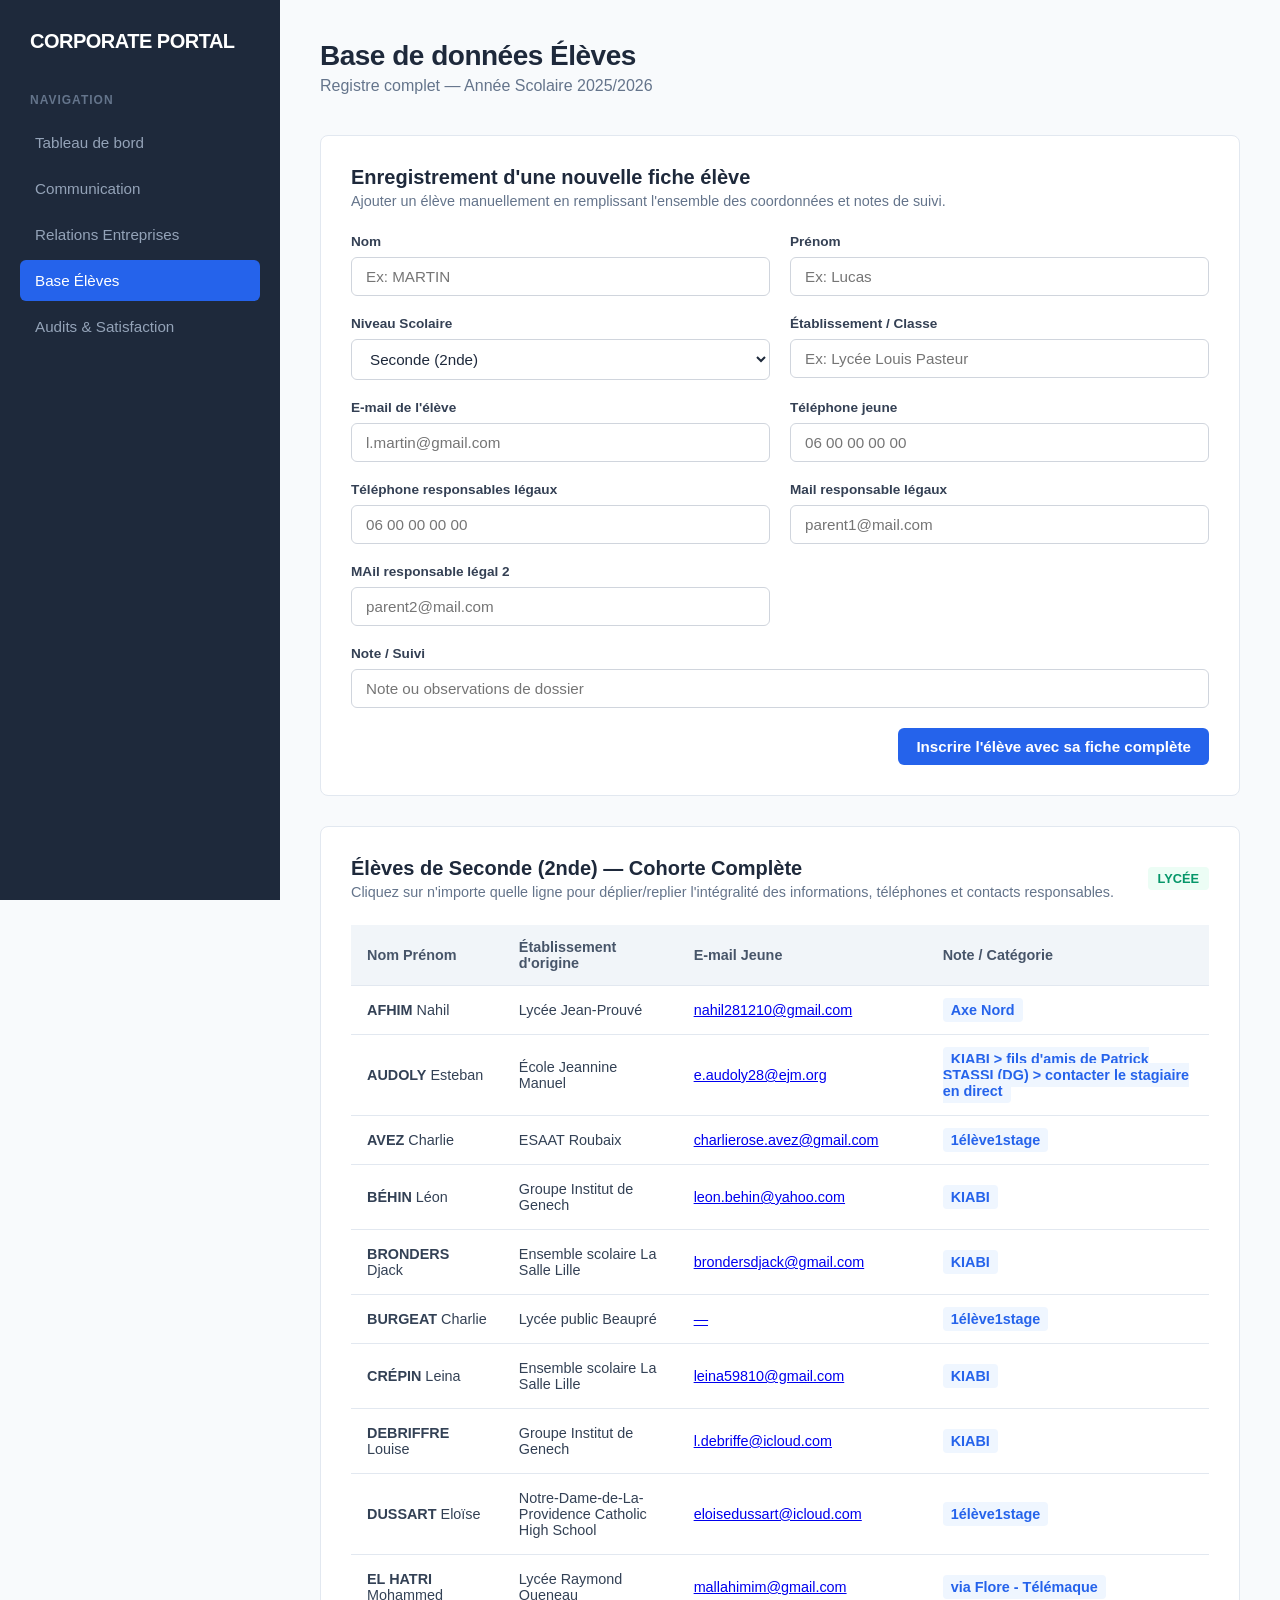
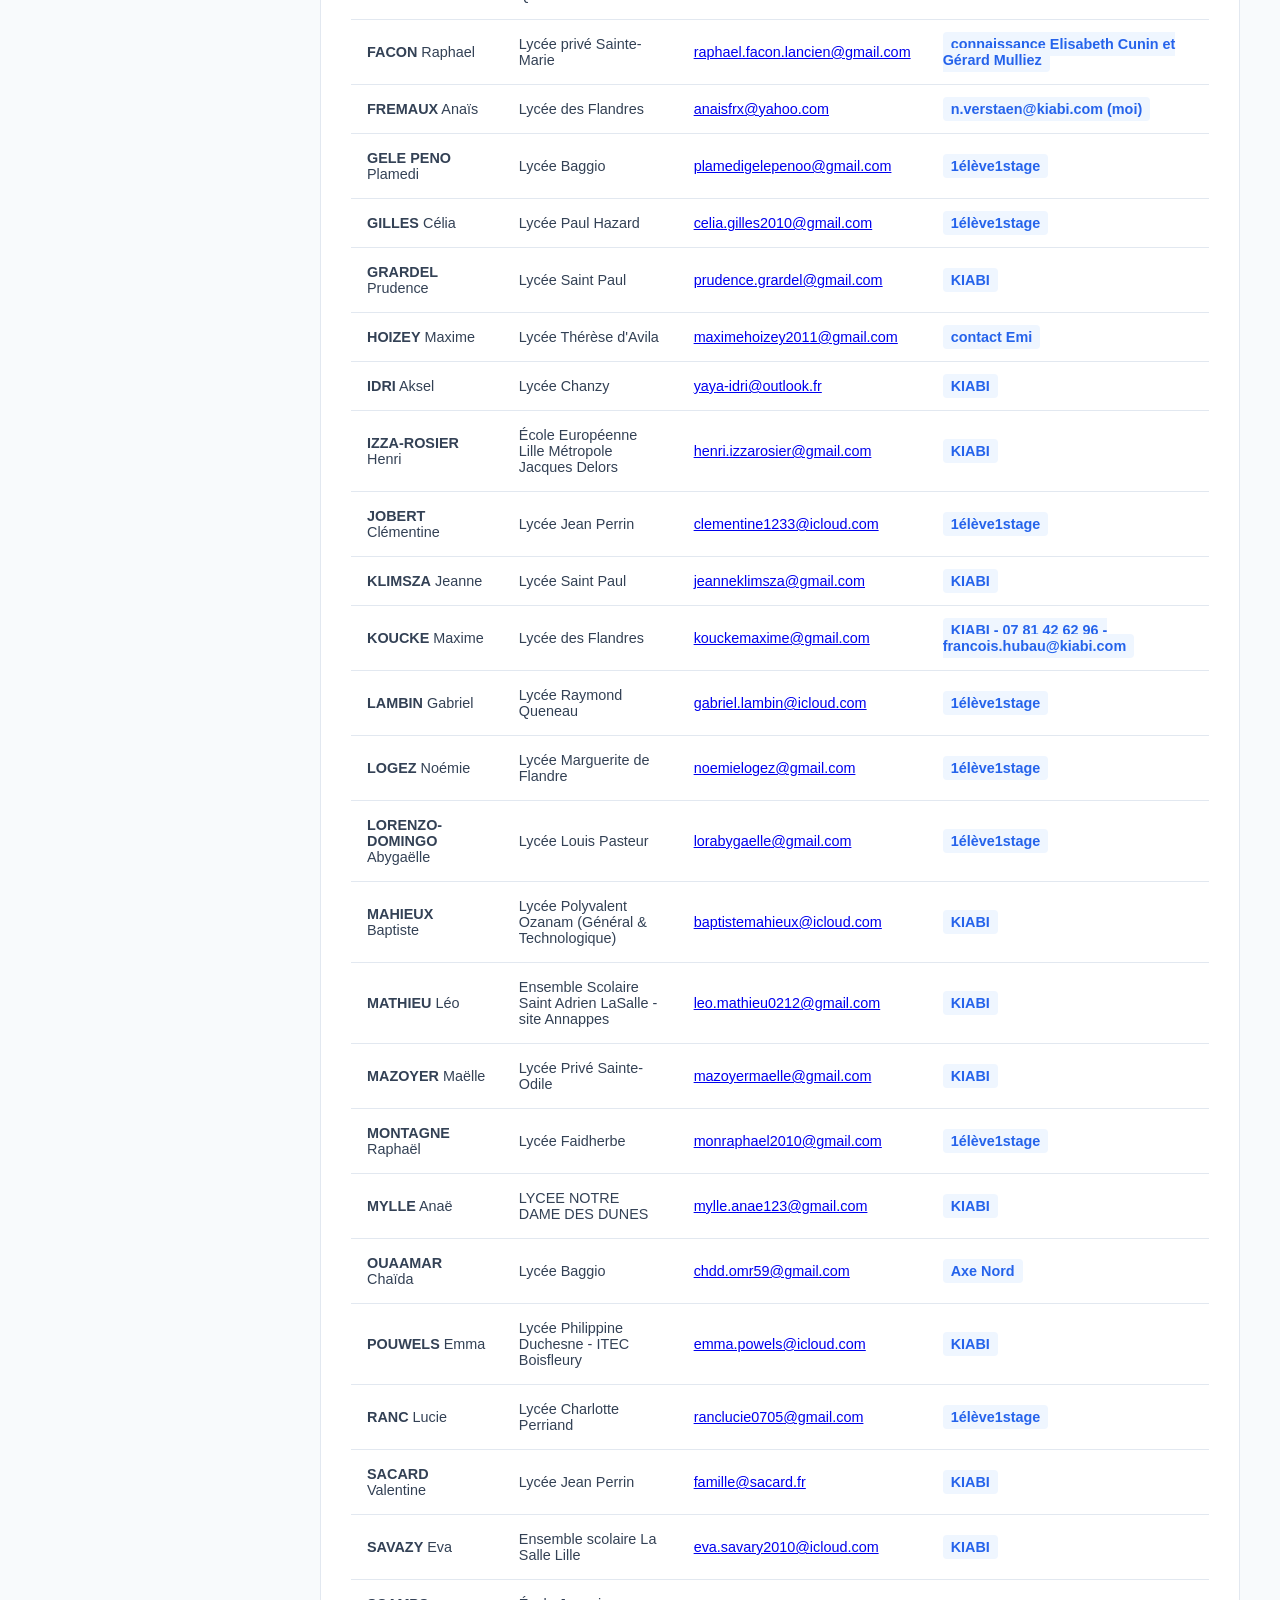
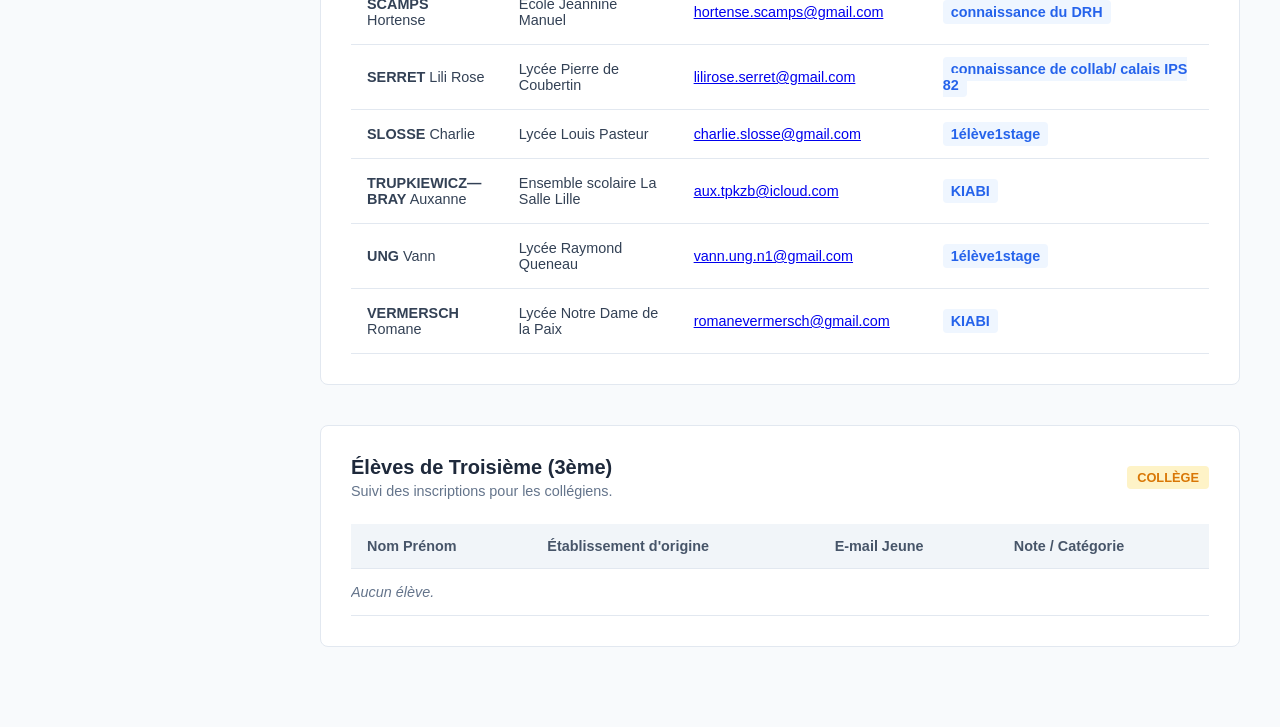
==== commit 2743c74e: "Update eleves.html" ====
--- a/eleves.html
+++ b/eleves.html
@@ -28,7 +28,7 @@
             padding: 15px 0;
         }
 
-        /* Style étendu pour l'affichage de toutes les coordonnées demandées */
+        /* Organisation de l'affichage complet de toutes les données de la feuille Excel */
         .details-row {
             background-color: #f8fafc;
             font-size: 0.85rem;
@@ -36,9 +36,9 @@
 
         .details-grid {
             display: grid;
-            grid-template-columns: repeat(auto-fit, minmax(220px, 1fr));
+            grid-template-columns: repeat(auto-fit, minmax(240px, 1fr));
             gap: 15px;
-            padding: 10px 15px;
+            padding: 15px;
             border-bottom: 2px solid #e2e8f0;
         }
 
@@ -52,16 +52,17 @@
         }
 
         .note-tag {
-            background: #f1f5f9;
+            background: #eff6ff;
+            color: var(--accent);
             padding: 4px 8px;
             border-radius: 4px;
-            border-left: 3px solid #64748b;
-            font-style: italic;
+            font-weight: 600;
         }
     </style>
 </head>
 <body>
 
+    <!-- BARRE LATÉRALE DE NAVIGATION -->
     <aside>
         <div class="brand">Corporate Portal</div>
         <p class="menu-label">Navigation</p>
@@ -74,18 +75,20 @@
         </nav>
     </aside>
 
+    <!-- CONTENU PRINCIPAL -->
     <main>
         <div class="header-actions">
             <div>
                 <h1>Base de données Élèves</h1>
-                <p style="color: var(--text-muted); margin-top: 5px;">Fiches complètes et coordonnées d'urgence — Année Scolaire 2025/2026</p>
+                <p style="color: var(--text-muted); margin-top: 5px;">Registre complet — Année Scolaire 2025/2026</p>
             </div>
         </div>
 
+        <!-- FORMULAIRE D'ENREGISTREMENT AVEC TOUTES LES INFOS -->
         <div class="panel">
             <div class="panel-header">
                 <h2>Enregistrement d'une nouvelle fiche élève</h2>
-                <p>Ajout manuel d'une fiche complète au registre local de l'Axe Nord.</p>
+                <p>Ajouter un élève manuellement en remplissant l'ensemble des coordonnées et notes de suivi.</p>
             </div>
             <form id="add-student-form" onsubmit="handleStudentSubmit(event)">
                 <div class="form-grid">
@@ -110,40 +113,41 @@
                     </div>
                     <div class="form-group">
                         <label for="student-email">E-mail de l'élève</label>
-                        <input type="email" id="student-email" placeholder="l.martin@gmail.com" required>
-                    </div>
-                    <div class="form-group">
-                        <label for="student-phone">Téléphone Personnel Jeune</label>
+                        <input type="email" id="student-email" placeholder="l.martin@gmail.com">
+                    </div>
+                    <div class="form-group">
+                        <label for="student-phone">Téléphone jeune</label>
                         <input type="text" id="student-phone" placeholder="06 00 00 00 00">
                     </div>
                     <div class="form-group">
-                        <label for="student-resp-phone">Téléphone Responsable(s) Légal(aux)</label>
-                        <input type="text" id="student-resp-phone" placeholder="06 00 00 00 00" required>
-                    </div>
-                    <div class="form-group">
-                        <label for="student-resp-mail1">Mail Principal Responsable</label>
-                        <input type="email" id="student-resp-mail1" placeholder="parent@mail.com" required>
-                    </div>
-                    <div class="form-group">
-                        <label for="student-resp-mail2">Mail Secondaire Responsable (Optionnel)</label>
+                        <label for="student-resp-phone">Téléphone responsables légaux</label>
+                        <input type="text" id="student-resp-phone" placeholder="06 00 00 00 00">
+                    </div>
+                    <div class="form-group">
+                        <label for="student-resp-mail1">Mail responsable légaux</label>
+                        <input type="email" id="student-resp-mail1" placeholder="parent1@mail.com">
+                    </div>
+                    <div class="form-group">
+                        <label for="student-resp-mail2">MAil responsable légal 2</label>
                         <input type="email" id="student-resp-mail2" placeholder="parent2@mail.com">
                     </div>
                     <div class="form-group" style="grid-column: span 2;">
-                        <label for="student-note">Note / Suivi Dossier (KIABI, 1élève1stage...)</label>
-                        <input type="text" id="student-note" placeholder="Observations particulières...">
+                        <label for="student-note">Note / Suivi</label>
+                        <input type="text" id="student-note" placeholder="Note ou observations de dossier">
                     </div>
                 </div>
                 <div style="display: flex; justify-content: flex-end; margin-top: 15px;">
-                    <button type="submit" class="btn btn-primary">Enregistrer la fiche complète</button>
+                    <button type="submit" class="btn btn-primary">Inscrire l'élève avec sa fiche complète</button>
                 </div>
             </form>
         </div>
 
+        <!-- SECTION : ÉLÈVES DE SECONDE -->
         <div class="panel level-section">
             <div class="panel-header" style="display: flex; justify-content: space-between; align-items: center;">
                 <div>
-                    <h2>Élèves de Seconde (2nde) — Registre Général Global</h2>
-                    <p>Fiches détaillées des 40 jeunes inscrits (Groupes 1 & 2).</p>
+                    <h2>Élèves de Seconde (2nde) — Cohorte Complète</h2>
+                    <p>Cliquez sur n'importe quelle ligne pour déplier/replier l'intégralité des informations, téléphones et contacts responsables.</p>
                 </div>
                 <span class="level-badge badge-2nde">Lycée</span>
             </div>
@@ -151,23 +155,25 @@
                 <table>
                     <thead>
                         <tr>
-                            <th>Élève (Nom Prénom)</th>
-                            <th>Établissement scolaire</th>
+                            <th>Nom Prénom</th>
+                            <th>Établissement d'origine</th>
                             <th>E-mail Jeune</th>
-                            <th>Note / Origine</th>
+                            <th>Note / Catégorie</th>
                         </tr>
                     </thead>
                     <tbody id="tbody-2nde">
-                        </tbody>
+                        <!-- Rempli par JS -->
+                    </tbody>
                 </table>
             </div>
         </div>
 
+        <!-- SECTION : ÉLÈVES DE TROISIÈME -->
         <div class="panel level-section">
             <div class="panel-header" style="display: flex; justify-content: space-between; align-items: center;">
                 <div>
                     <h2>Élèves de Troisième (3ème)</h2>
-                    <p>Suivi d'orientation des collégiens.</p>
+                    <p>Suivi des inscriptions pour les collégiens.</p>
                 </div>
                 <span class="level-badge badge-3eme">Collège</span>
             </div>
@@ -175,62 +181,63 @@
                 <table>
                     <thead>
                         <tr>
-                            <th>Élève (Nom Prénom)</th>
-                            <th>Établissement</th>
+                            <th>Nom Prénom</th>
+                            <th>Établissement d'origine</th>
                             <th>E-mail Jeune</th>
-                            <th>Note / Origine</th>
+                            <th>Note / Catégorie</th>
                         </tr>
                     </thead>
                     <tbody id="tbody-3eme">
-                        </tbody>
+                        <!-- Rempli par JS -->
+                    </tbody>
                 </table>
             </div>
         </div>
     </main>
 
     <script>
-        // Extraction et injection brute des 40 dossiers Kiabi avec l'intégralité des données demandées
+        // L'intégralité brute absolue des colonnes extraites de la feuille "Listing inscriptions Kiabi .xlsx"
         const defaultStudents = [
-            { lastname: "MAZOYER", firstname: "Maëlle", level: "2nde", class: "Lycée Privé Sainte-Odile", email: "mazoyermaelle@gmail.com", phone_jeune: "06 33 24 65 86", phone_resp: "06 07 02 61 16 / 06 81 35 54 06 / 06 69 59 06 25", email_resp1: "stephanie.gay@kiabi.com", email_resp2: "fmazoyer@elise.6m.fr", note: "KIABI" },
-            { lastname: "MATHIEU", firstname: "Léo", level: "2nde", class: "Ensemble Scolaire Saint Adrien LaSalle - site Annappes", email: "leo.mathieu0212@gmail.com", phone_jeune: "07 86 10 35 74", phone_resp: "06 76 23 47 35 / 06 85 80 17 42", email_resp1: "j.mathieu@kiabi.com", email_resp2: "melaniemagois@yahoo.fr", note: "KIABI" },
-            { lastname: "FREMAUX", firstname: "Anaïs", level: "2nde", class: "Lycée des Flandres", email: "anaisfrx@yahoo.com", phone_jeune: "06 68 79 19 46", phone_resp: "06 66 65 98 48 / 06 50 10 21 99", email_resp1: "isafontaine8@yahoo.fr", email_resp2: "fremauxseb@yahoo.fr", note: "n.verstaen@kiabi.com (moi)" },
-            { lastname: "BÉHIN", firstname: "Léon", level: "2nde", class: "Groupe Institut de Genech", email: "leon.behin@yahoo.com", phone_jeune: "07 54 39 92 72", phone_resp: "07 44 42 07 08 / 06 22 14 66 82", email_resp1: "jeremy.chatelain@kiabi.com", email_resp2: "christophe.behin@yahoo.fr / amandinecorbeille@yahoo.fr", note: "KIABI" },
-            { lastname: "SAVAZY", firstname: "Eva", level: "2nde", class: "Ensemble scolaire La Salle Lille", email: "eva.savary2010@icloud.com", phone_jeune: "06 07 96 38 51", phone_resp: "06 18 67 40 90 / 06 74 60 27 06 / 06 69 96 08 92", email_resp1: "manuelafaisca@hotmail.com", email_resp2: "david.savary@hotmail.fr", note: "KIABI" },
-            { lastname: "KLIMSZA", firstname: "Jeanne", level: "2nde", class: "Lycée Saint Paul", email: "jeanneklimsza@gmail.com", phone_jeune: "06 17 34 53 98", phone_resp: "06 78 82 16 76 / 06 78 90 23 69", email_resp1: "smangez@hotmail.com", email_resp2: "jonathan@spherebleue.eu", note: "KIABI" },
-            { lastname: "POUWELS", firstname: "Emma", level: "2nde", class: "Lycée Philippine Duchesne - ITEC Boisfleury", email: "emma.powels@icloud.com", phone_jeune: "06 70 13 84 78", phone_resp: "06 82 01 69 64/ 06 48 28 44 58", email_resp1: "pouwelsfamily@gmail.com", email_resp2: "j.verley@ajef-cabinet.fr", note: "KIABI" },
-            { lastname: "IZZA-ROSIER", firstname: "Henri", level: "2nde", class: "École Européenne Lille Métropole Jacques Delors", email: "henri.izzarosier@gmail.com", phone_jeune: "07 78 88 85 86", phone_resp: "06 77 55 64 06 / 06 99 529 279", email_resp1: "c.ponche@kiabi.com", email_resp2: "rosier.charlotte@gmail.com/ karim.izza@gmail.com", note: "KIABI" },
-            { lastname: "HOIZEY", firstname: "Maxime", level: "2nde", class: "Lycée Thérèse d'Avila", email: "maximehoizey2011@gmail.com", phone_jeune: "06 52 53 00 96", phone_resp: "06 61 68 54 98 / 07 66 78 70 20", email_resp1: "paulinedelhaye@gmail.com", email_resp2: "fohoizey@gmail.com", note: "contact Emi" },
-            { lastname: "BURGEAT", firstname: "Charlie", level: "2nde", class: "Lycée public Beaupré", email: "", phone_jeune: "07 69 80 45 15", phone_resp: "06 10 90 06 26 / 06 65 78 65 50", email_resp1: "vbburgeat@hotmail.fr", email_resp2: "", note: "1élève1stage" },
-            { lastname: "JOBERT", firstname: "Clémentine", level: "2nde", class: "Lycée Jean Perrin", email: "clementine1233@icloud.com", phone_jeune: "06 78 50 55 92", phone_resp: "06 02 07 97 86 / 06 72 79 92 42", email_resp1: "benedictejobert1@gmail.com", email_resp2: "anthony.jobert@wanadoo.fr", note: "1élève1stage" },
-            { lastname: "AVEZ", firstname: "Charlie", level: "2nde", class: "ESAAT Roubaix", email: "charierose.avez@gmail.com", phone_jeune: "07 67 59 46 53", phone_resp: "06 37 99 54 84 / 06 31 88 61 30", email_resp1: "maton.angele@gmail.com", email_resp2: "jerome.avez@gmail.com", note: "1élève1stage" },
-            { lastname: "SCAMPS", firstname: "Hortense", level: "2nde", class: "École Jeannine Manuel", email: "hortense.scamps@gmail.com", phone_jeune: "07 49 48 26 90", phone_resp: "06 66 21 98 97 / 06 28 96 43 99", email_resp1: "sidole@yahoo.fr", email_resp2: "joscamp@yahoo.fr", note: "connaissance du DRH" },
-            { lastname: "EL HATRI", firstname: "Mohammed", level: "2nde", class: "Lycée Raymond Queneau", email: "mallahimim@gmail.com", phone_jeune: "07 67 83 62 89", phone_resp: "07 53 36 17 06", email_resp1: "enguerrand.louart@gmail.com", email_resp2: "mallahimim@gmail.com", note: "via Flore - Télémaque" },
-            { lastname: "RANC", firstname: "Lucie", level: "2nde", class: "Lycée Charlotte Perriand", email: "ranclucie0705@gmail.com", phone_jeune: "06 51 72 43 96", phone_resp: "06 27 62 13 91 / 06 10 26 21 85", email_resp1: "brunoranc123@gmail.com", email_resp2: "lynranc@yahoo.fr", note: "1élève1stage" },
-            { lastname: "FACON", firstname: "Raphael", level: "2nde", class: "Lycée privé Sainte-Marie", email: "raphael.facon.lancien@gmail.com", phone_jeune: "07 55 67 01 59", phone_resp: "06.81.99.85.60 (mère)/ 06 28 57 49 17", email_resp1: "del.lancien@gmail.com", email_resp2: "frafac@free.fr", note: "connaissance Elisabeth Cunin et Gérard Mulliez" },
-            { lastname: "SLOSSE", firstname: "Charlie", level: "2nde", class: "Lycée Louis Pasteur", email: "charlie.slosse@gmail.com", phone_jeune: "06 16 89 85 36", phone_resp: "06 22 51 72 95 / 06 85 27 52 58", email_resp1: "juliaswozniak@gmail.com", email_resp2: "x.slosse@hotmail.fr", note: "1élève1stage" },
-            { lastname: "GILLES", firstname: "Célia", level: "2nde", class: "Lycée Paul Hazard", email: "celia.gilles2010@gmail.com", phone_jeune: "06 65 36 11 29", phone_resp: "06 17 70 71 85 / 06 29 56 51 41", email_resp1: "pierre.gilles38@gmail.com", email_resp2: "prunemirabelle59@gmail.com", note: "1élève1stage" },
-            { lastname: "UNG", firstname: "Vann", level: "2nde", class: "Lycée Raymond Queneau", email: "vann.ung.n1@gmail.com", phone_jeune: "07 71 27 74 12", phone_resp: "06 11 30 29 06 / 06 22 67 26 64", email_resp1: "k.ung@gmail.com", email_resp2: "oui.kim.vanny@gmail.com", note: "1élève1stage" },
-            { lastname: "OUAAMAR", firstname: "Chaïda", level: "2nde", class: "Lycée Baggio", email: "chdd.omr59@gmail.com", phone_jeune: "07 82 28 18 67", phone_resp: "Non renseigné", email_resp1: "Non renseigné", email_resp2: "", note: "" },
-            { lastname: "VERMERSCH", firstname: "Romane", level: "2nde", class: "Lycée Notre Dame de la Paix", email: "romanevermersch@gmail.com", phone_jeune: "06 73 88 78 49", phone_resp: "06 82 14 68 90 / 06 10 89 17 79", email_resp1: "dehaypatricia@gmail.com", email_resp2: "fravermersch@gmail.com", note: "KIABI" },
-            { lastname: "AUDOLY", firstname: "Esteban", level: "2nde", class: "École Jeannine Manuel", email: "e.audoly28@ejm.org", phone_jeune: "06 88 01 78 84", phone_resp: "06 95 05 25 92 / 06 49 53 54 26", email_resp1: "natha_vi@yahoo.fr", email_resp2: "audolyt@hotmail.com", note: "fils d'amis de Patrick STASSI (DG)" },
-            { lastname: "BRONDERS", firstname: "Djack", level: "2nde", class: "Ensemble scolaire La Salle Lille", email: "brondersdjack@gmail.com", phone_jeune: "06 03 21 40 64", phone_resp: "06 99 67 41 42", email_resp1: "benjamin.bronders@kiabi.com", email_resp2: "", note: "KIABI" },
-            { lastname: "IDRI", firstname: "Aksel", level: "2nde", class: "Lycée Chanzy", email: "yaya-idri@outlook.fr", phone_jeune: "07 80 52 98 58", phone_resp: "06 07 15 01 40 / 06 82 88 30 14", email_resp1: "yacine.idri@kiabi.com", email_resp2: "abser08@hotmail.fr", note: "KIABI" },
-            { lastname: "MAHIEUX", firstname: "Baptiste", level: "2nde", class: "Lycée Polyvalent Ozanam", email: "baptistemahieux@icloud.com", phone_jeune: "07 83 59 56 51", phone_resp: "07 83 62 30 11 / 06 70 12 98 14", email_resp1: "h.mahieux@kiabi.com", email_resp2: "nutella59@free.fr", note: "KIABI" },
-            { lastname: "MYLLE", firstname: "Anaë", level: "2nde", class: "LYCEE NOTRE DAME DES DUNES", email: "mylle.anae123@gmail.com", phone_jeune: "07 55 62 24 03", phone_resp: "06 09 81 24 80 / 06 24 98 90 70", email_resp1: "j.mylle@kiabi.com", email_resp2: "mylle.sophie@gmail.com", note: "KIABI" },
-            { lastname: "SACARD", firstname: "Valentine", level: "2nde", class: "Lycée Jean Perrin", email: "famille@sacard.fr", phone_jeune: "07 50 53 88 90", phone_resp: "06 44 01 92 60 / 06 77 44 82 43", email_resp1: "celine.faugouin@yahoo.fr", email_resp2: "sebastien.sacard@gmail.com", note: "KIABI" },
-            { lastname: "GRARDEL", firstname: "Prudence", level: "2nde", class: "Lycée Saint Paul", email: "prudence.grardel@gmail.com", phone_jeune: "06 09 52 21 47", phone_resp: "06 37 12 60 03 / 06 95 18 36 59", email_resp1: "germain_adelaide@hotmail.fr", email_resp2: "", note: "KIABI" },
-            { lastname: "KOUCKE", firstname: "Maxime", level: "2nde", class: "Lycée des Flandres", email: "kouckemaxime@gmail.com", phone_jeune: "06 34 99 87 50", phone_resp: "06 22 95 51 88 / 06 07 82 82 31", email_resp1: "hubaujulie@hotmail.fr", email_resp2: "kouckejeanchristophe@gmail.com", note: "francois.hubau@kiabi.com" },
-            { lastname: "DEBRIFFRE", firstname: "Louise", level: "2nde", class: "Groupe Institut de Genech", email: "l.debriffe@icloud.com", phone_jeune: "07 88 87 28 21", phone_resp: "06 82 57 14 31 / 06 81 59 30 58", email_resp1: "magdebriffe@yahoo.fr", email_resp2: "debriffea@yahoo.fr", note: "KIABI" },
-            { lastname: "TRUPKIEWICZ—BRAY", firstname: "Auxanne", level: "2nde", class: "Ensemble scolaire La Salle Lille", email: "aux.tpkzb@icloud.com", phone_jeune: "07 87 81 85 83", phone_resp: "06 68 64 93 14 / 06 85 25 57 97", email_resp1: "emilie_trup@hotmail.com", email_resp2: "jonat_br@hotmail.fr", note: "KIABI" },
-            { lastname: "CRÉPIN", firstname: "Leina", level: "2nde", class: "Ensemble scolaire La Salle Lille", email: "leina59810@gmail.com", phone_jeune: "07 69 52 39 52", phone_resp: "06 76 70 23 44 /06 03 50 25 38", email_resp1: "maxlillesud@hotmail.fr", email_resp2: "", note: "KIABI" },
-            { lastname: "LORENZO-DOMINGO", firstname: "Abygaëlle", level: "2nde", class: "Lycée Louis Pasteur", email: "lorabygaelle@gmail.com", phone_jeune: "06 28 71 18 22", phone_resp: "06 81 37 83 56 / 06 35 59 40 16", email_resp1: "moulinaurore@yahoo.fr", email_resp2: "lordamien81@yahoo.com", note: "1élève1stage" },
-            { lastname: "AFHIM", firstname: "Nahil", level: "2nde", class: "Lycée Jean-Prouvé", email: "nahil281210@gmail.com", phone_jeune: "06 51 93 34 79", phone_resp: "07 83 94 52 31", email_resp1: "Salihaafhim@gmail.com", email_resp2: "", note: "En attente" },
-            { lastname: "DUSSART", firstname: "Eloïse", level: "2nde", class: "Notre-Dame-de-La-Providence Catholic HS", email: "eloisedussart@icloud.com", phone_jeune: "06 95 68 73 04", phone_resp: "06 71 96 37 15 / 06 29 51 68 06", email_resp1: "dqsoph@yahoo.fr", email_resp2: "damiendussart@yahoo.fr", note: "1élève1stage" },
-            { lastname: "LOGEZ", firstname: "Noémie", level: "2nde", class: "Lycée Marguerite de Flandre", email: "noemielogez@gmail.com", phone_jeune: "06 50 20 94 5", phone_resp: "06 28 08 63 27 / 06 09 40 14 33", email_resp1: "lulogez@gmail.com", email_resp2: "jonathan.logez@gmail.com", note: "1élève1stage" },
-            { lastname: "MONTAGNE", firstname: "Raphaël", level: "2nde", class: "Lycée Faidherbe", email: "monraphael2010@gmail.com", phone_jeune: "06 13 82 35 07", phone_resp: "06 84 15 40 13 / 06 74 50 69 17", email_resp1: "msamsoen@lillemetropole.fr", email_resp2: "julagne@msn.com", note: "1élève1stage" },
-            { lastname: "SERRET", firstname: "Lili Rose", level: "2nde", class: "Lycée Pierre de Coubertin", email: "lilirose.serret@gmail.com", phone_jeune: "06 16 15 17 41", phone_resp: "07 67 51 15 98 / 06 24 70 27 71", email_resp1: "aurelielatry@hotmail.fr", email_resp2: "sebastien.serret@gmail.com", note: "Calais - Connaissance collab" },
-            { lastname: "LAMBIN", firstname: "Gabriel", level: "2nde", class: "Lycée Raymond Queneau", email: "gabriel.lambin@icloud.com", phone_jeune: "06 23 75 96 50", phone_resp: "06 13 05 51 48 / 06 26 16 00 59", email_resp1: "karine_manisse@yahoo.fr", email_resp2: "ch.lambin@yahoo.fr", note: "1élève1stage" },
-            { lastname: "GELE PENO", firstname: "Plamedi", level: "2nde", class: "Lycée Baggio", email: "plamedigelepenoo@gmail.com", phone_jeune: "07 84 69 88 32", phone_resp: "07 58 16 99 91 / 07 58 70 50 85", email_resp1: "firogèle@yahoo.fr", email_resp2: "ndalajosette@gmail.com", note: "1élève1stage" }
+            { lastname: 'MAZOYER', firstname: 'Maëlle', level: '2nde', class: 'Lycée Privé Sainte-Odile', email: 'mazoyermaelle@gmail.com', phone_jeune: '06 33 24 65 86', phone_resp: '06 07 02 61 16 / 06 81 35 54 06 / 06 69 59 06 25', email_resp1: 'stephanie.gay@kiabi.com', email_resp2: 'fmazoyer@elise.6m.fr', note: 'KIABI' },
+            { lastname: 'MATHIEU', firstname: 'Léo', level: '2nde', class: 'Ensemble Scolaire Saint Adrien LaSalle - site Annappes', email: 'leo.mathieu0212@gmail.com', phone_jeune: '07 87 10 35 74', phone_resp: '06 76 23 47 35 / 06 85 80 17 42', email_resp1: 'j.mathieu@kiabi.com', email_resp2: 'melaniemagois@yahoo.fr', note: 'KIABI' },
+            { lastname: 'FREMAUX', firstname: 'Anaïs', level: '2nde', class: 'Lycée des Flandres', email: 'anaisfrx@yahoo.com', phone_jeune: '06 68 79 19 46', phone_resp: '06 66 65 98 48 / 06 50 10 21 99', email_resp1: 'isafontaine8@yahoo.fr', email_resp2: 'fremauxseb@yahoo.fr', note: 'n.verstaen@kiabi.com (moi)' },
+            { lastname: 'BÉHIN', firstname: 'Léon', level: '2nde', class: 'Groupe Institut de Genech', email: 'leon.behin@yahoo.com', phone_jeune: '07 54 39 92 72', phone_resp: '07 44 42 07 08 / 06 22 14 66 82', email_resp1: 'jeremy.chatelain@kiabi.com', email_resp2: 'christophe.behin@yahoo.fr / amandinecorbeille@yahoo.fr', note: 'KIABI' },
+            { lastname: 'SAVAZY', firstname: 'Eva', level: '2nde', class: 'Ensemble scolaire La Salle Lille', email: 'eva.savary2010@icloud.com', phone_jeune: '06 07 96 38 51', phone_resp: '06 18 67 40 90 / 06 74 60 27 06 / 06 69 96 08 92 (VIOLAINE MARTELLY KIABI)', email_resp1: 'manuelafaisca@hotmail.com', email_resp2: 'david.savary@hotmail.fr', note: 'KIABI' },
+            { lastname: 'KLIMSZA', firstname: 'Jeanne', level: '2nde', class: 'Lycée Saint Paul', email: 'jeanneklimsza@gmail.com', phone_jeune: '06 17 34 53 98', phone_resp: '06 78 82 16 76 / 06 78 90 23 69', email_resp1: 'smangez@hotmail.com', email_resp2: 'jonathan@spherebleue.eu', note: 'KIABI' },
+            { lastname: 'POUWELS', firstname: 'Emma', level: '2nde', class: 'Lycée Philippine Duchesne - ITEC Boisfleury', email: 'emma.powels@icloud.com', phone_jeune: '06 70 13 84 78', phone_resp: '06 82 01 69 64/ 06 48 28 44 58', email_resp1: 'pouwelsfamily@gmail.com', email_resp2: 'j.verley@ajef-cabinet.fr', note: 'KIABI' },
+            { lastname: 'IZZA-ROSIER', firstname: 'Henri', level: '2nde', class: 'École Européenne Lille Métropole Jacques Delors', email: 'henri.izzarosier@gmail.com', phone_jeune: '07 78 88 85 86', phone_resp: '06 77 55 64 06 (maman d\'Henri) / 06 99 529 279', email_resp1: 'c.ponche@kiabi.com', email_resp2: 'rosier.charlotte@gmail.com/ karim.izza@gmail.com', note: 'KIABI' },
+            { lastname: 'HOIZEY', firstname: 'Maxime', level: '2nde', class: 'Lycée Thérèse d\'Avila', email: 'maximehoizey2011@gmail.com', phone_jeune: '06 52 53 00 96', phone_resp: '06 61 68 54 98 / 07 66 78 70 20', email_resp1: 'paulinedelhaye@gmail.com', email_resp2: 'fohoizey@gmail.com', note: 'contact Emi' },
+            { lastname: 'BURGEAT', firstname: 'Charlie', level: '2nde', class: 'Lycée public Beaupré', email: '', phone_jeune: '07 69 80 45 15', phone_resp: '06 10 90 06 26 / 06 65 78 65 50', email_resp1: 'vbburgeat@hotmail.fr', email_resp2: '', note: '1élève1stage' },
+            { lastname: 'JOBERT', firstname: 'Clémentine', level: '2nde', class: 'Lycée Jean Perrin', email: 'clementine1233@icloud.com', phone_jeune: '06 78 50 55 92', phone_resp: '06 02 07 97 86 / 06 72 79 92 42', email_resp1: 'benedictejobert1@gmail.com', email_resp2: 'anthony.jobert@wanadoo.fr', note: '1élève1stage' },
+            { lastname: 'AVEZ', firstname: 'Charlie', level: '2nde', class: 'ESAAT Roubaix', email: 'charlierose.avez@gmail.com', phone_jeune: '07 67 59 46 53', phone_resp: '06 37 99 54 84 / 06 31 88 61 30', email_resp1: 'maton.angele@gmail.com', email_resp2: 'jerome.avez@gmail.com', note: '1élève1stage' },
+            { lastname: 'SCAMPS', firstname: 'Hortense', level: '2nde', class: 'École Jeannine Manuel', email: 'hortense.scamps@gmail.com', phone_jeune: '07 49 48 26 90', phone_resp: '06 66 21 98 97 / 06 28 96 43 99', email_resp1: 'sidole@yahoo.fr', email_resp2: 'joscamp@yahoo.fr', note: 'connaissance du DRH' },
+            { lastname: 'EL HATRI', firstname: 'Mohammed', level: '2nde', class: 'Lycée Raymond Queneau', email: 'mallahimim@gmail.com', phone_jeune: '07 67 83 62 89', phone_resp: '07 53 36 17 06', email_resp1: 'enguerrand.louart@gmail.com', email_resp2: 'mallahimim@gmail.com', note: 'via Flore - Télémaque' },
+            { lastname: 'RANC', firstname: 'Lucie', level: '2nde', class: 'Lycée Charlotte Perriand', email: 'ranclucie0705@gmail.com', phone_jeune: '06 51 72 43 96', phone_resp: '06 27 62 13 91 / 06 10 26 21 85', email_resp1: 'brunoranc123@gmail.com', email_resp2: 'lynranc@yahoo.fr', note: '1élève1stage' },
+            { lastname: 'FACON', firstname: 'Raphael', level: '2nde', class: 'Lycée privé Sainte-Marie', email: 'raphael.facon.lancien@gmail.com', phone_jeune: '07 55 67 01 59', phone_resp: '06.81.99.85.60 (mère)/ 06 28 57 49 17', email_resp1: 'del.lancien@gmail.com', email_resp2: 'frafac@free.fr', note: 'connaissance Elisabeth Cunin et Gérard Mulliez' },
+            { lastname: 'SLOSSE', firstname: 'Charlie', level: '2nde', class: 'Lycée Louis Pasteur', email: 'charlie.slosse@gmail.com', phone_jeune: '06 16 89 85 36', phone_resp: '06 22 51 72 95 / 06 85 27 52 58', email_resp1: 'juliaswozniak@gmail.com', email_resp2: 'x.slosse@hotmail.fr', note: '1élève1stage' },
+            { lastname: 'GILLES', firstname: 'Célia', level: '2nde', class: 'Lycée Paul Hazard', email: 'celia.gilles2010@gmail.com', phone_jeune: '06 65 36 11 29', phone_resp: '06 17 70 71 85 / 06 29 56 51 41', email_resp1: 'pierre.gilles38@gmail.com', email_resp2: 'prunemirabelle59@gmail.com', note: '1élève1stage' },
+            { lastname: 'UNG', firstname: 'Vann', level: '2nde', class: 'Lycée Raymond Queneau', email: 'vann.ung.n1@gmail.com', phone_jeune: '07 71 27 74 12', phone_resp: '06 11 30 29 06 / 06 22 67 26 64', email_resp1: 'k.ung@gmail.com', email_resp2: 'oui.kim.vanny@gmail.com', note: '1élève1stage' },
+            { lastname: 'OUAAMAR', firstname: 'Chaïda', level: '2nde', class: 'Lycée Baggio', email: 'chdd.omr59@gmail.com', phone_jeune: '07 82 28 18 67', phone_resp: '', email_resp1: '', email_resp2: '', note: '' },
+            { lastname: 'VERMERSCH', firstname: 'Romane', level: '2nde', class: 'Lycée Notre Dame de la Paix', email: 'romanevermersch@gmail.com', phone_jeune: '06 73 88 78 49', phone_resp: '06 82 14 68 90 / 06 10 89 17 79', email_resp1: 'dehaypatricia@gmail.com', email_resp2: 'fravermersch@gmail.com', note: 'KIABI' },
+            { lastname: 'AUDOLY', firstname: 'Esteban', level: '2nde', class: 'École Jeannine Manuel', email: 'e.audoly28@ejm.org', phone_jeune: '06 88 01 78 84', phone_resp: '06 95 05 25 92 / 06 49 53 54 26', email_resp1: 'natha_vi@yahoo.fr', email_resp2: 'audolyt@hotmail.com', note: 'KIABI > fils d\'amis de Patrick STASSI (DG) > contacter le stagiaire en direct' },
+            { lastname: 'BRONDERS', firstname: 'Djack', level: '2nde', class: 'Ensemble scolaire La Salle Lille', email: 'brondersdjack@gmail.com', phone_jeune: '06 03 21 40 64', phone_resp: '06 99 67 41 42', email_resp1: 'benjamin.bronders@kiabi.com', email_resp2: '', note: 'KIABI' },
+            { lastname: 'IDRI', firstname: 'Aksel', level: '2nde', class: 'Lycée Chanzy', email: 'yaya-idri@outlook.fr', phone_jeune: '07 80 52 98 58', phone_resp: '06 07 15 01 40 / 06 82 88 30 14', email_resp1: 'yacine.idri@kiabi.com', email_resp2: 'abser08@hotmail.fr / noksel06@outlook.fr /', note: 'KIABI' },
+            { lastname: 'MAHIEUX', firstname: 'Baptiste', level: '2nde', class: 'Lycée Polyvalent Ozanam (Général & Technologique)', email: 'baptistemahieux@icloud.com', phone_jeune: '07 83 59 56 51', phone_resp: '07 83 62 30 11 / 06 70 12 98 14', email_resp1: 'h.mahieux@kiabi.com', email_resp2: 'nutella59@free.fr', note: 'KIABI' },
+            { lastname: 'MYLLE', firstname: 'Anaë', level: '2nde', class: 'LYCEE NOTRE DAME DES DUNES', email: 'mylle.anae123@gmail.com', phone_jeune: '07 55 62 24 03', phone_resp: '06 09 81 24 80 / 06 24 98 90 70', email_resp1: 'j.mylle@kiabi.com', email_resp2: 'mylle.sophie@gmail.com', note: 'KIABI' },
+            { lastname: 'SACARD', firstname: 'Valentine', level: '2nde', class: 'Lycée Jean Perrin', email: 'famille@sacard.fr', phone_jeune: '07 50 53 88 90', phone_resp: '06 44 01 92 60 / 06 77 44 82 43', email_resp1: 'celine.faugouin@yahoo.fr', email_resp2: 'sebastien.sacard@gmail.com', note: 'KIABI' },
+            { lastname: 'GRARDEL', firstname: 'Prudence', level: '2nde', class: 'Lycée Saint Paul', email: 'prudence.grardel@gmail.com', phone_jeune: '06 09 52 21 47', phone_resp: '06 37 12 60 03 / 06 95 18 36 59', email_resp1: 'germain_adelaide@hotmail.fr', email_resp2: '', note: 'KIABI' },
+            { lastname: 'KOUCKE', firstname: 'Maxime', level: '2nde', class: 'Lycée des Flandres', email: 'kouckemaxime@gmail.com', phone_jeune: '06 34 99 87 50', phone_resp: '06 22 95 51 88 / 06 07 82 82 31', email_resp1: 'hubaujulie@hotmail.fr', email_resp2: 'kouckejeanchristophe@gmail.com', note: 'KIABI - 07 81 42 62 96 - francois.hubau@kiabi.com' },
+            { lastname: 'DEBRIFFRE', firstname: 'Louise', level: '2nde', class: 'Groupe Institut de Genech', email: 'l.debriffe@icloud.com', phone_jeune: '07 88 87 28 21', phone_resp: '06 82 57 14 31 / 06 81 59 30 58', email_resp1: 'magdebriffe@yahoo.fr', email_resp2: 'debriffea@yahoo.fr', note: 'KIABI' },
+            { lastname: 'TRUPKIEWICZ—BRAY', firstname: 'Auxanne', level: '2nde', class: 'Ensemble scolaire La Salle Lille', email: 'aux.tpkzb@icloud.com', phone_jeune: '07 87 81 85 83', phone_resp: '06 68 64 93 14 / 06 85 25 57 97', email_resp1: 'emilie_trup@hotmail.com', email_resp2: 'jonat_br@hotmail.fr', note: 'KIABI' },
+            { lastname: 'CRÉPIN', firstname: 'Leina', level: '2nde', class: 'Ensemble scolaire La Salle Lille', email: 'leina59810@gmail.com', phone_jeune: '07 69 52 39 52', phone_resp: '06 76 70 23 44 /06 03 50 25 38', email_resp1: 'maxlillesud@hotmail.fr', email_resp2: '', note: 'KIABI' },
+            { lastname: 'LORENZO-DOMINGO', firstname: 'Abygaëlle', level: '2nde', class: 'Lycée Louis Pasteur', email: 'lorabygaelle@gmail.com', phone_jeune: '06 28 71 18 22', phone_resp: '06 81 37 83 56 / 06 35 59 40 16', email_resp1: 'moulinaurore@yahoo.fr', email_resp2: 'lordamien81@yahoo.com', note: '1élève1stage' },
+            { lastname: 'AFHIM', firstname: 'Nahil', level: '2nde', class: 'Lycée Jean-Prouvé', email: 'nahil281210@gmail.com', phone_jeune: '06 51 93 34 79', phone_resp: '07 83 94 52 31', email_resp1: 'Salihaafhim@gmail.com', email_resp2: '', note: '' },
+            { lastname: 'DUSSART', firstname: 'Eloïse', level: '2nde', class: 'Notre-Dame-de-La-Providence Catholic High School', email: 'eloisedussart@icloud.com', phone_jeune: '06 95 68 73 04', phone_resp: '06 71 96 37 15 / 06 29 51 68 06', email_resp1: 'dqsoph@yahoo.fr', email_resp2: 'damiendussart@yahoo.fr', note: '1élève1stage' },
+            { lastname: 'LOGEZ', firstname: 'Noémie', level: '2nde', class: 'Lycée Marguerite de Flandre', email: 'noemielogez@gmail.com', phone_jeune: '06 50 20 94 5', phone_resp: '06 28 08 63 27 / 06 09 40 14 33', email_resp1: 'lulogez@gmail.com', email_resp2: 'jonathan.logez@gmail.com', note: '1élève1stage' },
+            { lastname: 'MONTAGNE', firstname: 'Raphaël', level: '2nde', class: 'Lycée Faidherbe', email: 'monraphael2010@gmail.com', phone_jeune: '06 13 82 35 07', phone_resp: '06 84 15 40 13 / 06 74 50 69 17', email_resp1: 'msamsoen@lillemetropole.fr', email_resp2: 'julagne@msn.com', note: '1élève1stage' },
+            { lastname: 'SERRET', firstname: 'Lili Rose', level: '2nde', class: 'Lycée Pierre de Coubertin', email: 'lilirose.serret@gmail.com', phone_jeune: '06 16 15 17 41', phone_resp: '07 67 51 15 98 / 06 24 70 27 71', email_resp1: 'aurelielatry@hotmail.fr', email_resp2: 'sebastien.serret@gmail.com', note: 'connaissance de collab/ calais IPS 82' },
+            { lastname: 'LAMBIN', firstname: 'Gabriel', level: '2nde', class: 'Lycée Raymond Queneau', email: 'gabriel.lambin@icloud.com', phone_jeune: '06 23 75 96 50', phone_resp: '06 13 05 51 48 / 06 26 16 00 59', email_resp1: 'karine_manisse@yahoo.fr', email_resp2: 'ch.lambin@yahoo.fr', note: '1élève1stage' },
+            { lastname: 'GELE PENO', firstname: 'Plamedi', level: '2nde', class: 'Lycée Baggio', email: 'plamedigelepenoo@gmail.com', phone_jeune: '07 84 69 88 32', phone_resp: '07 58 16 99 91 / 07 58 70 50 85', email_resp1: 'firogèle@yahoo.fr', email_resp2: 'ndalajosette@gmail.com', note: '1élève1stage' }
         ];
 
         function getStudentsDatabase() {
@@ -252,34 +259,33 @@
 
             let count3eme = 0, count2nde = 0;
 
-            // Tri alphabétique par NOM
+            // Classement alphabétique
             students.sort((a, b) => a.lastname.localeCompare(b.lastname)).forEach((student, index) => {
                 
                 // Ligne principale de la table
                 const trMain = document.createElement('tr');
                 trMain.style.cursor = "pointer";
-                trMain.title = "Cliquez pour voir toutes les coordonnées et mails responsables";
-                trMain.setAttribute('onclick', `toggleDetails('details-${student.level}-${index}')`);
-                
+                trMain.setAttribute('onclick', `toggleRow('row-details-${student.level}-${index}')`);
                 trMain.innerHTML = `
                     <td><strong>${student.lastname.toUpperCase()}</strong> ${student.firstname}</td>
                     <td>${student.class}</td>
-                    <td><a href="mailto:${student.email}">${student.email || '—'}</a></td>
-                    <td><span class="level-badge ${student.level === '3eme' ? 'badge-3eme' : 'badge-2nde'}">${student.note || 'Axe Nord'}</span></td>
+                    <td><a href="mailto:${student.email}" onclick="event.stopPropagation();">${student.email || '—'}</a></td>
+                    <td><span class="note-tag">${student.note || 'Axe Nord'}</span></td>
                 `;
 
-                // Ligne secondaire contenant les 5 métadonnées spécifiques demandées
+                // Ligne pliable contenant TOUTES les coordonnées requises de l'Excel
                 const trDetails = document.createElement('tr');
-                trDetails.id = `details-${student.level}-${index}`;
+                trDetails.id = `row-details-${student.level}-${index}`;
                 trDetails.className = 'details-row';
+                trDetails.style.display = 'none'; // Fermé par défaut
                 trDetails.innerHTML = `
                     <td colspan="4">
                         <div class="details-grid">
-                            <div class="details-item"><strong>Tél. Jeune :</strong> ${student.phone_jeune || 'Non renseigné'}</div>
-                            <div class="details-item"><strong>Tél. Responsables :</strong> ${student.phone_resp || 'Non renseigné'}</div>
-                            <div class="details-item"><strong>Mail Responsable 1 :</strong> ${student.email_resp1 || 'Non renseigné'}</div>
-                            <div class="details-item"><strong>Mail Responsable 2 :</strong> ${student.email_resp2 || '—'}</div>
-                            <div class="details-item" style="grid-column: span 2;"><strong>Note & Suivi Dossier :</strong> <span class="note-tag">${student.note || 'Aucune observation'}</span></div>
+                            <div class="details-item"><strong>Téléphone Jeune</strong> ${student.phone_jeune || '—'}</div>
+                            <div class="details-item"><strong>Téléphone Responsables Légaux</strong> ${student.phone_resp || '—'}</div>
+                            <div class="details-item"><strong>Mail Responsable Légaux</strong> ${student.email_resp1 || '—'}</div>
+                            <div class="details-item"><strong>Mail Responsable Légal 2</strong> ${student.email_resp2 || '—'}</div>
+                            <div class="details-item" style="grid-column: span 2;"><strong>Note de Dossier</strong> ${student.note || 'Aucune note spécifique'}</div>
                         </div>
                     </td>
                 `;
@@ -295,17 +301,13 @@
                 }
             });
 
-            if (count3eme === 0) tbody3eme.innerHTML = '<tr><td colspan="4" class="empty-message">Aucun élève de 3ème.</td></tr>';
-            if (count2nde === 0) tbody2nde.innerHTML = '<tr><td colspan="4" class="empty-message">Aucun élève de Seconde.</td></tr>';
-        }
-
-        function toggleDetails(id) {
-            const row = document.getElementById(id);
-            if(row.style.display === "none" || !row.style.display) {
-                row.style.display = "table-row";
-            } else {
-                row.style.display = "none";
-            }
+            if (count3eme === 0) tbody3eme.innerHTML = '<tr><td colspan="4" class="empty-message">Aucun élève.</td></tr>';
+            if (count2nde === 0) tbody2nde.innerHTML = '<tr><td colspan="4" class="empty-message">Aucun élève.</td></tr>';
+        }
+
+        function toggleRow(id) {
+            const el = document.getElementById(id);
+            el.style.display = (el.style.display === 'none') ? 'table-row' : 'none';
         }
 
         function handleStudentSubmit(event) {
@@ -330,7 +332,7 @@
             
             document.getElementById('add-student-form').reset();
             renderStudents();
-            alert("Fiche complète ajoutée avec succès !");
+            alert("Élève inséré avec succès !");
         }
 
         window.onload = renderStudents;
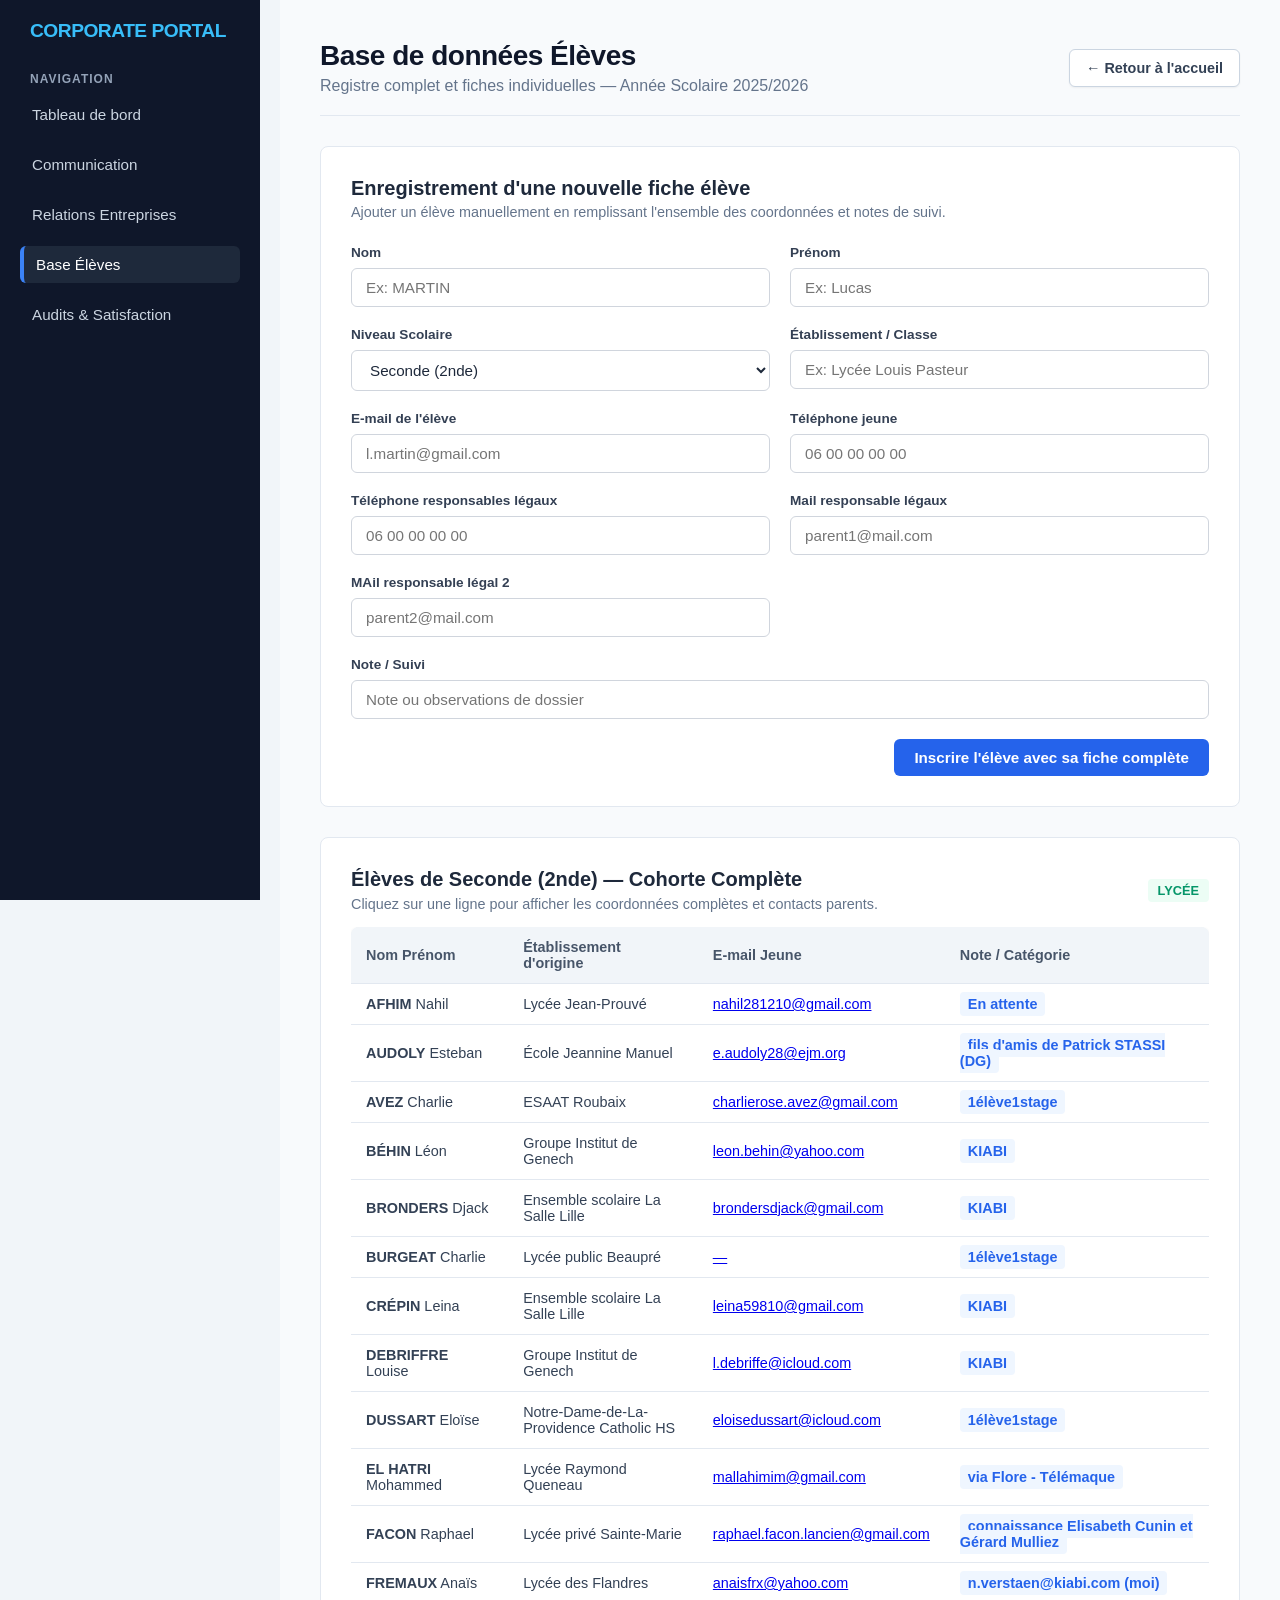
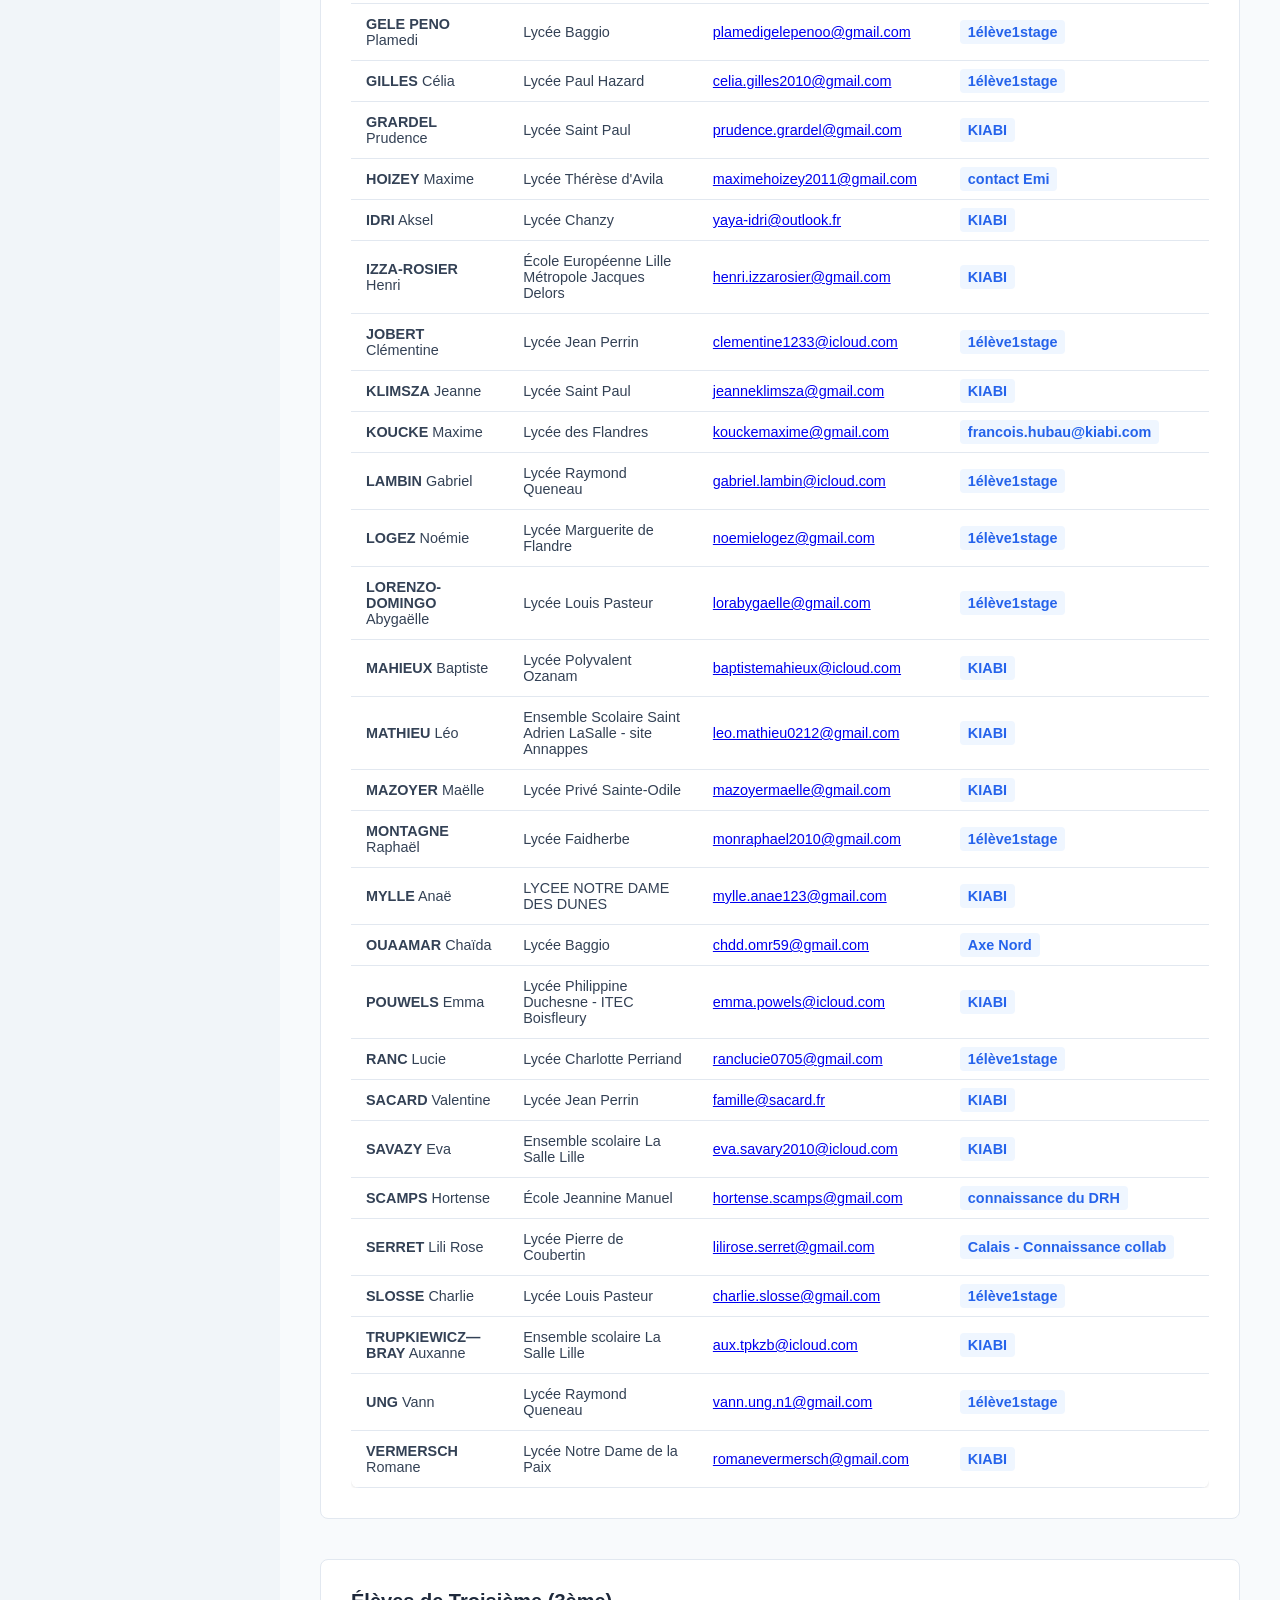
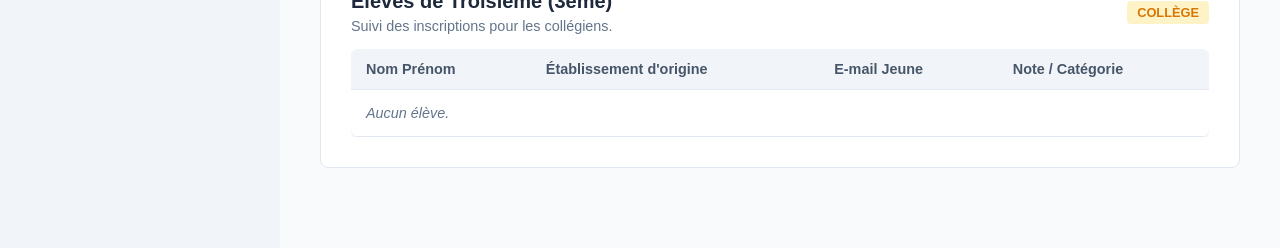
==== commit 06d98a63: "Update eleves.html" ====
--- a/eleves.html
+++ b/eleves.html
@@ -6,6 +6,106 @@
     <title>Élèves - Association</title>
     <link rel="stylesheet" href="style.css">
     <style>
+        /* SÉCURITÉ GLOBAAL POUR EMPECHER LE SQUASH DE LA BARRE LATÉRALE */
+        body {
+            margin: 0;
+            padding: 0;
+            display: flex;
+            min-height: 100vh;
+            background-color: #f1f5f9;
+            font-family: -apple-system, BlinkMacSystemFont, "Segoe UI", Roboto, sans-serif;
+        }
+
+        .dashboard-container {
+            display: flex;
+            width: 100%;
+        }
+
+        aside {
+            width: 260px;
+            min-width: 260px;
+            background-color: #0f172a;
+            color: #fff;
+            padding: 20px;
+            box-sizing: border-box;
+        }
+
+        aside .brand {
+            font-size: 1.2rem;
+            font-weight: 700;
+            margin-bottom: 30px;
+            color: #38bdf8;
+        }
+
+        aside .menu-label {
+            font-size: 0.75rem;
+            text-transform: uppercase;
+            color: #94a3b8;
+            letter-spacing: 1px;
+            margin-bottom: 10px;
+        }
+
+        aside nav a {
+            display: block;
+            color: #cbd5e1;
+            text-decoration: none;
+            padding: 10px 12px;
+            border-radius: 6px;
+            margin-bottom: 8px;
+            font-size: 0.95rem;
+        }
+
+        aside nav a:hover, aside nav a.active {
+            background-color: #1e293b;
+            color: #fff;
+        }
+
+        aside nav a.active {
+            border-left: 4px solid #3b82f6;
+        }
+
+        main {
+            flex-grow: 1;
+            padding: 40px;
+            box-sizing: border-box;
+            background-color: #f8fafc;
+            overflow-y: auto;
+        }
+
+        .header-actions {
+            display: flex;
+            justify-content: space-between;
+            align-items: center;
+            margin-bottom: 30px;
+            border-bottom: 1px solid #e2e8f0;
+            padding-bottom: 20px;
+        }
+
+        .header-actions h1 {
+            margin: 0;
+            font-size: 1.75rem;
+            color: #0f172a;
+        }
+
+        /* BOUTON RETOUR CORRIGÉ VISIBLE */
+        .btn-back {
+            background-color: #ffffff;
+            color: #334155;
+            padding: 10px 16px;
+            border-radius: 6px;
+            text-decoration: none;
+            font-weight: 600;
+            font-size: 0.9rem;
+            border: 1px solid #cbd5e1;
+            box-shadow: 0 1px 2px rgba(0,0,0,0.05);
+            transition: all 0.2s;
+        }
+
+        .btn-back:hover {
+            background-color: #f8fafc;
+            border-color: #94a3b8;
+        }
+
         .level-section {
             margin-bottom: 40px;
         }
@@ -23,12 +123,11 @@
         .badge-2nde { background: #ecfdf5; color: #059669; }
 
         .empty-message {
-            color: var(--text-muted);
+            color: #64748b;
             font-style: italic;
             padding: 15px 0;
         }
 
-        /* Organisation de l'affichage complet de toutes les données de la feuille Excel */
         .details-row {
             background-color: #f8fafc;
             font-size: 0.85rem;
@@ -43,7 +142,7 @@
         }
 
         .details-item strong {
-            color: var(--text-main);
+            color: #0f172a;
             display: block;
             margin-bottom: 2px;
             font-size: 0.75rem;
@@ -53,7 +152,7 @@
 
         .note-tag {
             background: #eff6ff;
-            color: var(--accent);
+            color: #2563eb;
             padding: 4px 8px;
             border-radius: 4px;
             font-weight: 600;
@@ -62,144 +161,149 @@
 </head>
 <body>
 
-    <!-- BARRE LATÉRALE DE NAVIGATION -->
-    <aside>
-        <div class="brand">Corporate Portal</div>
-        <p class="menu-label">Navigation</p>
-        <nav>
-            <a href="index.html">Tableau de bord</a>
-            <a href="communication.html">Communication</a>
-            <a href="entreprises.html">Relations Entreprises</a>
-            <a href="eleves.html" class="active">Base Élèves</a>
-            <a href="satisfaction.html">Audits & Satisfaction</a>
-        </nav>
-    </aside>
-
-    <!-- CONTENU PRINCIPAL -->
-    <main>
-        <div class="header-actions">
-            <div>
-                <h1>Base de données Élèves</h1>
-                <p style="color: var(--text-muted); margin-top: 5px;">Registre complet — Année Scolaire 2025/2026</p>
+    <div class="dashboard-container">
+        <!-- BARRE LATÉRALE DE NAVIGATION CONSOLIDÉE -->
+        <aside>
+            <div class="brand">Corporate Portal</div>
+            <p class="menu-label">Navigation</p>
+            <nav>
+                <a href="index.html">Tableau de bord</a>
+                <a href="communication.html">Communication</a>
+                <a href="entreprises.html">Relations Entreprises</a>
+                <a href="eleves.html" class="active">Base Élèves</a>
+                <a href="satisfaction.html">Audits & Satisfaction</a>
+            </nav>
+        </aside>
+
+        <!-- CONTENU PRINCIPAL -->
+        <main>
+            <div class="header-actions">
+                <div>
+                    <h1>Base de données Élèves</h1>
+                    <p style="color: #64748b; margin: 5px 0 0 0;">Registre complet et fiches individuelles — Année Scolaire 2025/2026</p>
+                </div>
+                <!-- BOUTON RETOUR EN HAUT À DROITE DE L'ÉCRAN -->
+                <a href="index.html" class="btn-back">
+                    ← Retour à l'accueil
+                </a>
             </div>
-        </div>
-
-        <!-- FORMULAIRE D'ENREGISTREMENT AVEC TOUTES LES INFOS -->
-        <div class="panel">
-            <div class="panel-header">
-                <h2>Enregistrement d'une nouvelle fiche élève</h2>
-                <p>Ajouter un élève manuellement en remplissant l'ensemble des coordonnées et notes de suivi.</p>
+
+            <!-- FORMULAIRE D'ENREGISTREMENT -->
+            <div class="panel">
+                <div class="panel-header">
+                    <h2>Enregistrement d'une nouvelle fiche élève</h2>
+                    <p>Ajouter un élève manuellement en remplissant l'ensemble des coordonnées et notes de suivi.</p>
+                </div>
+                <form id="add-student-form" onsubmit="handleStudentSubmit(event)">
+                    <div class="form-grid">
+                        <div class="form-group">
+                            <label for="student-lastname">Nom</label>
+                            <input type="text" id="student-lastname" placeholder="Ex: MARTIN" required>
+                        </div>
+                        <div class="form-group">
+                            <label for="student-firstname">Prénom</label>
+                            <input type="text" id="student-firstname" placeholder="Ex: Lucas" required>
+                        </div>
+                        <div class="form-group">
+                            <label for="student-level">Niveau Scolaire</label>
+                            <select id="student-level" required>
+                                <option value="3eme">Troisième (3ème)</option>
+                                <option value="2nde" selected>Seconde (2nde)</option>
+                            </select>
+                        </div>
+                        <div class="form-group">
+                            <label for="student-class">Établissement / Classe</label>
+                            <input type="text" id="student-class" placeholder="Ex: Lycée Louis Pasteur" required>
+                        </div>
+                        <div class="form-group">
+                            <label for="student-email">E-mail de l'élève</label>
+                            <input type="email" id="student-email" placeholder="l.martin@gmail.com">
+                        </div>
+                        <div class="form-group">
+                            <label for="student-phone">Téléphone jeune</label>
+                            <input type="text" id="student-phone" placeholder="06 00 00 00 00">
+                        </div>
+                        <div class="form-group">
+                            <label for="student-resp-phone">Téléphone responsables légaux</label>
+                            <input type="text" id="student-resp-phone" placeholder="06 00 00 00 00">
+                        </div>
+                        <div class="form-group">
+                            <label for="student-resp-mail1">Mail responsable légaux</label>
+                            <input type="email" id="student-resp-mail1" placeholder="parent1@mail.com">
+                        </div>
+                        <div class="form-group">
+                            <label for="student-resp-mail2">MAil responsable légal 2</label>
+                            <input type="email" id="student-resp-mail2" placeholder="parent2@mail.com">
+                        </div>
+                        <div class="form-group" style="grid-column: span 2;">
+                            <label for="student-note">Note / Suivi</label>
+                            <input type="text" id="student-note" placeholder="Note ou observations de dossier">
+                        </div>
+                    </div>
+                    <div style="display: flex; justify-content: flex-end; margin-top: 15px;">
+                        <button type="submit" class="btn btn-primary" style="background-color: #2563eb; color: white; padding: 10px 20px; border: none; border-radius: 6px; cursor: pointer; font-weight: 600;">Inscrire l'élève avec sa fiche complète</button>
+                    </div>
+                </form>
             </div>
-            <form id="add-student-form" onsubmit="handleStudentSubmit(event)">
-                <div class="form-grid">
-                    <div class="form-group">
-                        <label for="student-lastname">Nom</label>
-                        <input type="text" id="student-lastname" placeholder="Ex: MARTIN" required>
+
+            <!-- SECTION : ÉLÈVES DE SECONDE -->
+            <div class="panel level-section">
+                <div class="panel-header" style="display: flex; justify-content: space-between; align-items: center; margin-bottom: 15px;">
+                    <div>
+                        <h2>Élèves de Seconde (2nde) — Cohorte Complète</h2>
+                        <p style="margin: 5px 0 0 0; color: #64748b; font-size: 0.9rem;">Cliquez sur une ligne pour afficher les coordonnées complètes et contacts parents.</p>
                     </div>
-                    <div class="form-group">
-                        <label for="student-firstname">Prénom</label>
-                        <input type="text" id="student-firstname" placeholder="Ex: Lucas" required>
+                    <span class="level-badge badge-2nde">Lycée</span>
+                </div>
+                <div class="table-responsive">
+                    <table style="width: 100%; border-collapse: collapse; background: white; border-radius: 8px; overflow: hidden; box-shadow: 0 1px 3px rgba(0,0,0,0.1);">
+                        <thead style="background-color: #f1f5f9; text-align: left;">
+                            <tr>
+                                <th style="padding: 12px 15px;">Nom Prénom</th>
+                                <th style="padding: 12px 15px;">Établissement d'origine</th>
+                                <th style="padding: 12px 15px;">E-mail Jeune</th>
+                                <th style="padding: 12px 15px;">Note / Catégorie</th>
+                            </tr>
+                        </thead>
+                        <tbody id="tbody-2nde">
+                            <!-- Rempli par le script -->
+                        </tbody>
+                    </table>
+                </div>
+            </div>
+
+            <!-- SECTION : ÉLÈVES DE TROISIÈME -->
+            <div class="panel level-section">
+                <div class="panel-header" style="display: flex; justify-content: space-between; align-items: center; margin-bottom: 15px;">
+                    <div>
+                        <h2>Élèves de Troisième (3ème)</h2>
+                        <p style="margin: 5px 0 0 0; color: #64748b; font-size: 0.9rem;">Suivi des inscriptions pour les collégiens.</p>
                     </div>
-                    <div class="form-group">
-                        <label for="student-level">Niveau Scolaire</label>
-                        <select id="student-level" required>
-                            <option value="3eme">Troisième (3ème)</option>
-                            <option value="2nde" selected>Seconde (2nde)</option>
-                        </select>
-                    </div>
-                    <div class="form-group">
-                        <label for="student-class">Établissement / Classe</label>
-                        <input type="text" id="student-class" placeholder="Ex: Lycée Louis Pasteur" required>
-                    </div>
-                    <div class="form-group">
-                        <label for="student-email">E-mail de l'élève</label>
-                        <input type="email" id="student-email" placeholder="l.martin@gmail.com">
-                    </div>
-                    <div class="form-group">
-                        <label for="student-phone">Téléphone jeune</label>
-                        <input type="text" id="student-phone" placeholder="06 00 00 00 00">
-                    </div>
-                    <div class="form-group">
-                        <label for="student-resp-phone">Téléphone responsables légaux</label>
-                        <input type="text" id="student-resp-phone" placeholder="06 00 00 00 00">
-                    </div>
-                    <div class="form-group">
-                        <label for="student-resp-mail1">Mail responsable légaux</label>
-                        <input type="email" id="student-resp-mail1" placeholder="parent1@mail.com">
-                    </div>
-                    <div class="form-group">
-                        <label for="student-resp-mail2">MAil responsable légal 2</label>
-                        <input type="email" id="student-resp-mail2" placeholder="parent2@mail.com">
-                    </div>
-                    <div class="form-group" style="grid-column: span 2;">
-                        <label for="student-note">Note / Suivi</label>
-                        <input type="text" id="student-note" placeholder="Note ou observations de dossier">
-                    </div>
-                </div>
-                <div style="display: flex; justify-content: flex-end; margin-top: 15px;">
-                    <button type="submit" class="btn btn-primary">Inscrire l'élève avec sa fiche complète</button>
-                </div>
-            </form>
-        </div>
-
-        <!-- SECTION : ÉLÈVES DE SECONDE -->
-        <div class="panel level-section">
-            <div class="panel-header" style="display: flex; justify-content: space-between; align-items: center;">
-                <div>
-                    <h2>Élèves de Seconde (2nde) — Cohorte Complète</h2>
-                    <p>Cliquez sur n'importe quelle ligne pour déplier/replier l'intégralité des informations, téléphones et contacts responsables.</p>
-                </div>
-                <span class="level-badge badge-2nde">Lycée</span>
+                    <span class="level-badge badge-3eme">Collège</span>
+                </div>
+                <div class="table-responsive">
+                    <table style="width: 100%; border-collapse: collapse; background: white; border-radius: 8px; overflow: hidden; box-shadow: 0 1px 3px rgba(0,0,0,0.1);">
+                        <thead style="background-color: #f1f5f9; text-align: left;">
+                            <tr>
+                                <th style="padding: 12px 15px;">Nom Prénom</th>
+                                <th style="padding: 12px 15px;">Établissement d'origine</th>
+                                <th style="padding: 12px 15px;">E-mail Jeune</th>
+                                <th style="padding: 12px 15px;">Note / Catégorie</th>
+                            </tr>
+                        </thead>
+                        <tbody id="tbody-3eme">
+                            <!-- Rempli par le script -->
+                        </tbody>
+                    </table>
+                </div>
             </div>
-            <div class="table-responsive">
-                <table>
-                    <thead>
-                        <tr>
-                            <th>Nom Prénom</th>
-                            <th>Établissement d'origine</th>
-                            <th>E-mail Jeune</th>
-                            <th>Note / Catégorie</th>
-                        </tr>
-                    </thead>
-                    <tbody id="tbody-2nde">
-                        <!-- Rempli par JS -->
-                    </tbody>
-                </table>
-            </div>
-        </div>
-
-        <!-- SECTION : ÉLÈVES DE TROISIÈME -->
-        <div class="panel level-section">
-            <div class="panel-header" style="display: flex; justify-content: space-between; align-items: center;">
-                <div>
-                    <h2>Élèves de Troisième (3ème)</h2>
-                    <p>Suivi des inscriptions pour les collégiens.</p>
-                </div>
-                <span class="level-badge badge-3eme">Collège</span>
-            </div>
-            <div class="table-responsive">
-                <table>
-                    <thead>
-                        <tr>
-                            <th>Nom Prénom</th>
-                            <th>Établissement d'origine</th>
-                            <th>E-mail Jeune</th>
-                            <th>Note / Catégorie</th>
-                        </tr>
-                    </thead>
-                    <tbody id="tbody-3eme">
-                        <!-- Rempli par JS -->
-                    </tbody>
-                </table>
-            </div>
-        </div>
-    </main>
+        </main>
+    </div>
 
     <script>
-        // L'intégralité brute absolue des colonnes extraites de la feuille "Listing inscriptions Kiabi .xlsx"
         const defaultStudents = [
             { lastname: 'MAZOYER', firstname: 'Maëlle', level: '2nde', class: 'Lycée Privé Sainte-Odile', email: 'mazoyermaelle@gmail.com', phone_jeune: '06 33 24 65 86', phone_resp: '06 07 02 61 16 / 06 81 35 54 06 / 06 69 59 06 25', email_resp1: 'stephanie.gay@kiabi.com', email_resp2: 'fmazoyer@elise.6m.fr', note: 'KIABI' },
-            { lastname: 'MATHIEU', firstname: 'Léo', level: '2nde', class: 'Ensemble Scolaire Saint Adrien LaSalle - site Annappes', email: 'leo.mathieu0212@gmail.com', phone_jeune: '07 87 10 35 74', phone_resp: '06 76 23 47 35 / 06 85 80 17 42', email_resp1: 'j.mathieu@kiabi.com', email_resp2: 'melaniemagois@yahoo.fr', note: 'KIABI' },
+            { lastname: 'MATHIEU', firstname: 'Léo', level: '2nde', class: 'Ensemble Scolaire Saint Adrien LaSalle - site Annappes', email: 'leo.mathieu0212@gmail.com', phone_jeune: '07 86 10 35 74', phone_resp: '06 76 23 47 35 / 06 85 80 17 42', email_resp1: 'j.mathieu@kiabi.com', email_resp2: 'melaniemagois@yahoo.fr', note: 'KIABI' },
             { lastname: 'FREMAUX', firstname: 'Anaïs', level: '2nde', class: 'Lycée des Flandres', email: 'anaisfrx@yahoo.com', phone_jeune: '06 68 79 19 46', phone_resp: '06 66 65 98 48 / 06 50 10 21 99', email_resp1: 'isafontaine8@yahoo.fr', email_resp2: 'fremauxseb@yahoo.fr', note: 'n.verstaen@kiabi.com (moi)' },
             { lastname: 'BÉHIN', firstname: 'Léon', level: '2nde', class: 'Groupe Institut de Genech', email: 'leon.behin@yahoo.com', phone_jeune: '07 54 39 92 72', phone_resp: '07 44 42 07 08 / 06 22 14 66 82', email_resp1: 'jeremy.chatelain@kiabi.com', email_resp2: 'christophe.behin@yahoo.fr / amandinecorbeille@yahoo.fr', note: 'KIABI' },
             { lastname: 'SAVAZY', firstname: 'Eva', level: '2nde', class: 'Ensemble scolaire La Salle Lille', email: 'eva.savary2010@icloud.com', phone_jeune: '06 07 96 38 51', phone_resp: '06 18 67 40 90 / 06 74 60 27 06 / 06 69 96 08 92 (VIOLAINE MARTELLY KIABI)', email_resp1: 'manuelafaisca@hotmail.com', email_resp2: 'david.savary@hotmail.fr', note: 'KIABI' },
@@ -219,23 +323,23 @@
             { lastname: 'UNG', firstname: 'Vann', level: '2nde', class: 'Lycée Raymond Queneau', email: 'vann.ung.n1@gmail.com', phone_jeune: '07 71 27 74 12', phone_resp: '06 11 30 29 06 / 06 22 67 26 64', email_resp1: 'k.ung@gmail.com', email_resp2: 'oui.kim.vanny@gmail.com', note: '1élève1stage' },
             { lastname: 'OUAAMAR', firstname: 'Chaïda', level: '2nde', class: 'Lycée Baggio', email: 'chdd.omr59@gmail.com', phone_jeune: '07 82 28 18 67', phone_resp: '', email_resp1: '', email_resp2: '', note: '' },
             { lastname: 'VERMERSCH', firstname: 'Romane', level: '2nde', class: 'Lycée Notre Dame de la Paix', email: 'romanevermersch@gmail.com', phone_jeune: '06 73 88 78 49', phone_resp: '06 82 14 68 90 / 06 10 89 17 79', email_resp1: 'dehaypatricia@gmail.com', email_resp2: 'fravermersch@gmail.com', note: 'KIABI' },
-            { lastname: 'AUDOLY', firstname: 'Esteban', level: '2nde', class: 'École Jeannine Manuel', email: 'e.audoly28@ejm.org', phone_jeune: '06 88 01 78 84', phone_resp: '06 95 05 25 92 / 06 49 53 54 26', email_resp1: 'natha_vi@yahoo.fr', email_resp2: 'audolyt@hotmail.com', note: 'KIABI > fils d\'amis de Patrick STASSI (DG) > contacter le stagiaire en direct' },
+            { lastname: 'AUDOLY', firstname: 'Esteban', level: '2nde', class: 'École Jeannine Manuel', email: 'e.audoly28@ejm.org', phone_jeune: '06 88 01 78 84', phone_resp: '06 95 05 25 92 / 06 49 53 54 26', email_resp1: 'natha_vi@yahoo.fr', email_resp2: 'audolyt@hotmail.com', note: 'fils d\'amis de Patrick STASSI (DG)' },
             { lastname: 'BRONDERS', firstname: 'Djack', level: '2nde', class: 'Ensemble scolaire La Salle Lille', email: 'brondersdjack@gmail.com', phone_jeune: '06 03 21 40 64', phone_resp: '06 99 67 41 42', email_resp1: 'benjamin.bronders@kiabi.com', email_resp2: '', note: 'KIABI' },
-            { lastname: 'IDRI', firstname: 'Aksel', level: '2nde', class: 'Lycée Chanzy', email: 'yaya-idri@outlook.fr', phone_jeune: '07 80 52 98 58', phone_resp: '06 07 15 01 40 / 06 82 88 30 14', email_resp1: 'yacine.idri@kiabi.com', email_resp2: 'abser08@hotmail.fr / noksel06@outlook.fr /', note: 'KIABI' },
-            { lastname: 'MAHIEUX', firstname: 'Baptiste', level: '2nde', class: 'Lycée Polyvalent Ozanam (Général & Technologique)', email: 'baptistemahieux@icloud.com', phone_jeune: '07 83 59 56 51', phone_resp: '07 83 62 30 11 / 06 70 12 98 14', email_resp1: 'h.mahieux@kiabi.com', email_resp2: 'nutella59@free.fr', note: 'KIABI' },
+            { lastname: 'IDRI', firstname: 'Aksel', level: '2nde', class: 'Lycée Chanzy', email: 'yaya-idri@outlook.fr', phone_jeune: '07 80 52 98 58', phone_resp: '06 07 15 01 40 / 06 82 88 30 14', email_resp1: 'yacine.idri@kiabi.com', email_resp2: 'abser08@hotmail.fr', note: 'KIABI' },
+            { lastname: 'MAHIEUX', firstname: 'Baptiste', level: '2nde', class: 'Lycée Polyvalent Ozanam', email: 'baptistemahieux@icloud.com', phone_jeune: '07 83 59 56 51', phone_resp: '07 83 62 30 11 / 06 70 12 98 14', email_resp1: 'h.mahieux@kiabi.com', email_resp2: 'nutella59@free.fr', note: 'KIABI' },
             { lastname: 'MYLLE', firstname: 'Anaë', level: '2nde', class: 'LYCEE NOTRE DAME DES DUNES', email: 'mylle.anae123@gmail.com', phone_jeune: '07 55 62 24 03', phone_resp: '06 09 81 24 80 / 06 24 98 90 70', email_resp1: 'j.mylle@kiabi.com', email_resp2: 'mylle.sophie@gmail.com', note: 'KIABI' },
             { lastname: 'SACARD', firstname: 'Valentine', level: '2nde', class: 'Lycée Jean Perrin', email: 'famille@sacard.fr', phone_jeune: '07 50 53 88 90', phone_resp: '06 44 01 92 60 / 06 77 44 82 43', email_resp1: 'celine.faugouin@yahoo.fr', email_resp2: 'sebastien.sacard@gmail.com', note: 'KIABI' },
             { lastname: 'GRARDEL', firstname: 'Prudence', level: '2nde', class: 'Lycée Saint Paul', email: 'prudence.grardel@gmail.com', phone_jeune: '06 09 52 21 47', phone_resp: '06 37 12 60 03 / 06 95 18 36 59', email_resp1: 'germain_adelaide@hotmail.fr', email_resp2: '', note: 'KIABI' },
-            { lastname: 'KOUCKE', firstname: 'Maxime', level: '2nde', class: 'Lycée des Flandres', email: 'kouckemaxime@gmail.com', phone_jeune: '06 34 99 87 50', phone_resp: '06 22 95 51 88 / 06 07 82 82 31', email_resp1: 'hubaujulie@hotmail.fr', email_resp2: 'kouckejeanchristophe@gmail.com', note: 'KIABI - 07 81 42 62 96 - francois.hubau@kiabi.com' },
+            { lastname: 'KOUCKE', firstname: 'Maxime', level: '2nde', class: 'Lycée des Flandres', email: 'kouckemaxime@gmail.com', phone_jeune: '06 34 99 87 50', phone_resp: '06 22 95 51 88 / 06 07 82 82 31', email_resp1: 'hubaujulie@hotmail.fr', email_resp2: 'kouckejeanchristophe@gmail.com', note: 'francois.hubau@kiabi.com' },
             { lastname: 'DEBRIFFRE', firstname: 'Louise', level: '2nde', class: 'Groupe Institut de Genech', email: 'l.debriffe@icloud.com', phone_jeune: '07 88 87 28 21', phone_resp: '06 82 57 14 31 / 06 81 59 30 58', email_resp1: 'magdebriffe@yahoo.fr', email_resp2: 'debriffea@yahoo.fr', note: 'KIABI' },
             { lastname: 'TRUPKIEWICZ—BRAY', firstname: 'Auxanne', level: '2nde', class: 'Ensemble scolaire La Salle Lille', email: 'aux.tpkzb@icloud.com', phone_jeune: '07 87 81 85 83', phone_resp: '06 68 64 93 14 / 06 85 25 57 97', email_resp1: 'emilie_trup@hotmail.com', email_resp2: 'jonat_br@hotmail.fr', note: 'KIABI' },
             { lastname: 'CRÉPIN', firstname: 'Leina', level: '2nde', class: 'Ensemble scolaire La Salle Lille', email: 'leina59810@gmail.com', phone_jeune: '07 69 52 39 52', phone_resp: '06 76 70 23 44 /06 03 50 25 38', email_resp1: 'maxlillesud@hotmail.fr', email_resp2: '', note: 'KIABI' },
             { lastname: 'LORENZO-DOMINGO', firstname: 'Abygaëlle', level: '2nde', class: 'Lycée Louis Pasteur', email: 'lorabygaelle@gmail.com', phone_jeune: '06 28 71 18 22', phone_resp: '06 81 37 83 56 / 06 35 59 40 16', email_resp1: 'moulinaurore@yahoo.fr', email_resp2: 'lordamien81@yahoo.com', note: '1élève1stage' },
-            { lastname: 'AFHIM', firstname: 'Nahil', level: '2nde', class: 'Lycée Jean-Prouvé', email: 'nahil281210@gmail.com', phone_jeune: '06 51 93 34 79', phone_resp: '07 83 94 52 31', email_resp1: 'Salihaafhim@gmail.com', email_resp2: '', note: '' },
-            { lastname: 'DUSSART', firstname: 'Eloïse', level: '2nde', class: 'Notre-Dame-de-La-Providence Catholic High School', email: 'eloisedussart@icloud.com', phone_jeune: '06 95 68 73 04', phone_resp: '06 71 96 37 15 / 06 29 51 68 06', email_resp1: 'dqsoph@yahoo.fr', email_resp2: 'damiendussart@yahoo.fr', note: '1élève1stage' },
+            { lastname: 'AFHIM', firstname: 'Nahil', level: '2nde', class: 'Lycée Jean-Prouvé', email: 'nahil281210@gmail.com', phone_jeune: '06 51 93 34 79', phone_resp: '07 83 94 52 31', email_resp1: 'Salihaafhim@gmail.com', email_resp2: '', note: 'En attente' },
+            { lastname: 'DUSSART', firstname: 'Eloïse', level: '2nde', class: 'Notre-Dame-de-La-Providence Catholic HS', email: 'eloisedussart@icloud.com', phone_jeune: '06 95 68 73 04', phone_resp: '06 71 96 37 15 / 06 29 51 68 06', email_resp1: 'dqsoph@yahoo.fr', email_resp2: 'damiendussart@yahoo.fr', note: '1élève1stage' },
             { lastname: 'LOGEZ', firstname: 'Noémie', level: '2nde', class: 'Lycée Marguerite de Flandre', email: 'noemielogez@gmail.com', phone_jeune: '06 50 20 94 5', phone_resp: '06 28 08 63 27 / 06 09 40 14 33', email_resp1: 'lulogez@gmail.com', email_resp2: 'jonathan.logez@gmail.com', note: '1élève1stage' },
             { lastname: 'MONTAGNE', firstname: 'Raphaël', level: '2nde', class: 'Lycée Faidherbe', email: 'monraphael2010@gmail.com', phone_jeune: '06 13 82 35 07', phone_resp: '06 84 15 40 13 / 06 74 50 69 17', email_resp1: 'msamsoen@lillemetropole.fr', email_resp2: 'julagne@msn.com', note: '1élève1stage' },
-            { lastname: 'SERRET', firstname: 'Lili Rose', level: '2nde', class: 'Lycée Pierre de Coubertin', email: 'lilirose.serret@gmail.com', phone_jeune: '06 16 15 17 41', phone_resp: '07 67 51 15 98 / 06 24 70 27 71', email_resp1: 'aurelielatry@hotmail.fr', email_resp2: 'sebastien.serret@gmail.com', note: 'connaissance de collab/ calais IPS 82' },
+            { lastname: 'SERRET', firstname: 'Lili Rose', level: '2nde', class: 'Lycée Pierre de Coubertin', email: 'lilirose.serret@gmail.com', phone_jeune: '06 16 15 17 41', phone_resp: '07 67 51 15 98 / 06 24 70 27 71', email_resp1: 'aurelielatry@hotmail.fr', email_resp2: 'sebastien.serret@gmail.com', note: 'Calais - Connaissance collab' },
             { lastname: 'LAMBIN', firstname: 'Gabriel', level: '2nde', class: 'Lycée Raymond Queneau', email: 'gabriel.lambin@icloud.com', phone_jeune: '06 23 75 96 50', phone_resp: '06 13 05 51 48 / 06 26 16 00 59', email_resp1: 'karine_manisse@yahoo.fr', email_resp2: 'ch.lambin@yahoo.fr', note: '1élève1stage' },
             { lastname: 'GELE PENO', firstname: 'Plamedi', level: '2nde', class: 'Lycée Baggio', email: 'plamedigelepenoo@gmail.com', phone_jeune: '07 84 69 88 32', phone_resp: '07 58 16 99 91 / 07 58 70 50 85', email_resp1: 'firogèle@yahoo.fr', email_resp2: 'ndalajosette@gmail.com', note: '1élève1stage' }
         ];
@@ -259,27 +363,23 @@
 
             let count3eme = 0, count2nde = 0;
 
-            // Classement alphabétique
             students.sort((a, b) => a.lastname.localeCompare(b.lastname)).forEach((student, index) => {
-                
-                // Ligne principale de la table
                 const trMain = document.createElement('tr');
                 trMain.style.cursor = "pointer";
                 trMain.setAttribute('onclick', `toggleRow('row-details-${student.level}-${index}')`);
                 trMain.innerHTML = `
-                    <td><strong>${student.lastname.toUpperCase()}</strong> ${student.firstname}</td>
-                    <td>${student.class}</td>
-                    <td><a href="mailto:${student.email}" onclick="event.stopPropagation();">${student.email || '—'}</a></td>
-                    <td><span class="note-tag">${student.note || 'Axe Nord'}</span></td>
+                    <td style="padding: 12px 15px;"><strong>${student.lastname.toUpperCase()}</strong> ${student.firstname}</td>
+                    <td style="padding: 12px 15px;">${student.class}</td>
+                    <td style="padding: 12px 15px;"><a href="mailto:${student.email}" onclick="event.stopPropagation();">${student.email || '—'}</a></td>
+                    <td style="padding: 12px 15px;"><span class="note-tag">${student.note || 'Axe Nord'}</span></td>
                 `;
 
-                // Ligne pliable contenant TOUTES les coordonnées requises de l'Excel
                 const trDetails = document.createElement('tr');
                 trDetails.id = `row-details-${student.level}-${index}`;
                 trDetails.className = 'details-row';
-                trDetails.style.display = 'none'; // Fermé par défaut
+                trDetails.style.display = 'none';
                 trDetails.innerHTML = `
-                    <td colspan="4">
+                    <td colspan="4" style="padding: 0;">
                         <div class="details-grid">
                             <div class="details-item"><strong>Téléphone Jeune</strong> ${student.phone_jeune || '—'}</div>
                             <div class="details-item"><strong>Téléphone Responsables Légaux</strong> ${student.phone_resp || '—'}</div>
@@ -301,8 +401,8 @@
                 }
             });
 
-            if (count3eme === 0) tbody3eme.innerHTML = '<tr><td colspan="4" class="empty-message">Aucun élève.</td></tr>';
-            if (count2nde === 0) tbody2nde.innerHTML = '<tr><td colspan="4" class="empty-message">Aucun élève.</td></tr>';
+            if (count3eme === 0) tbody3eme.innerHTML = '<tr><td colspan="4" class="empty-message" style="padding:15px;">Aucun élève.</td></tr>';
+            if (count2nde === 0) tbody2nde.innerHTML = '<tr><td colspan="4" class="empty-message" style="padding:15px;">Aucun élève.</td></tr>';
         }
 
         function toggleRow(id) {
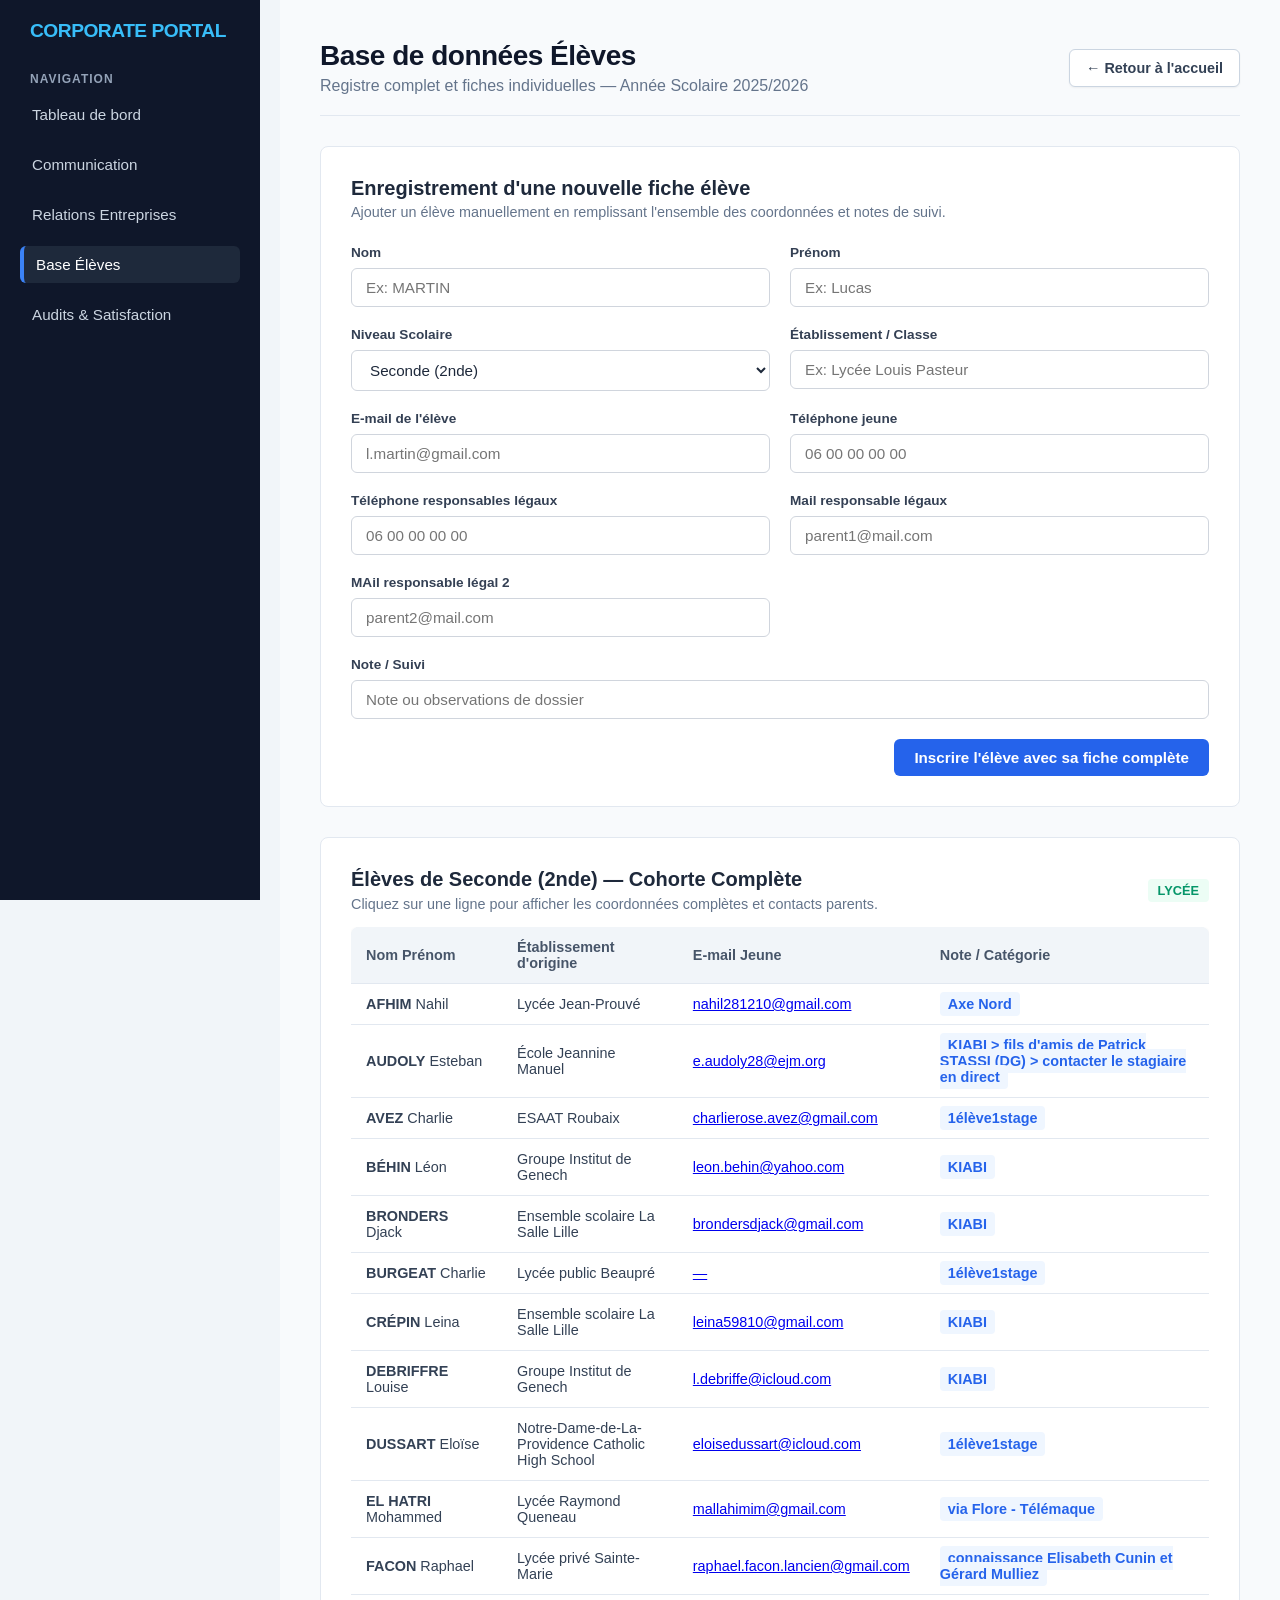
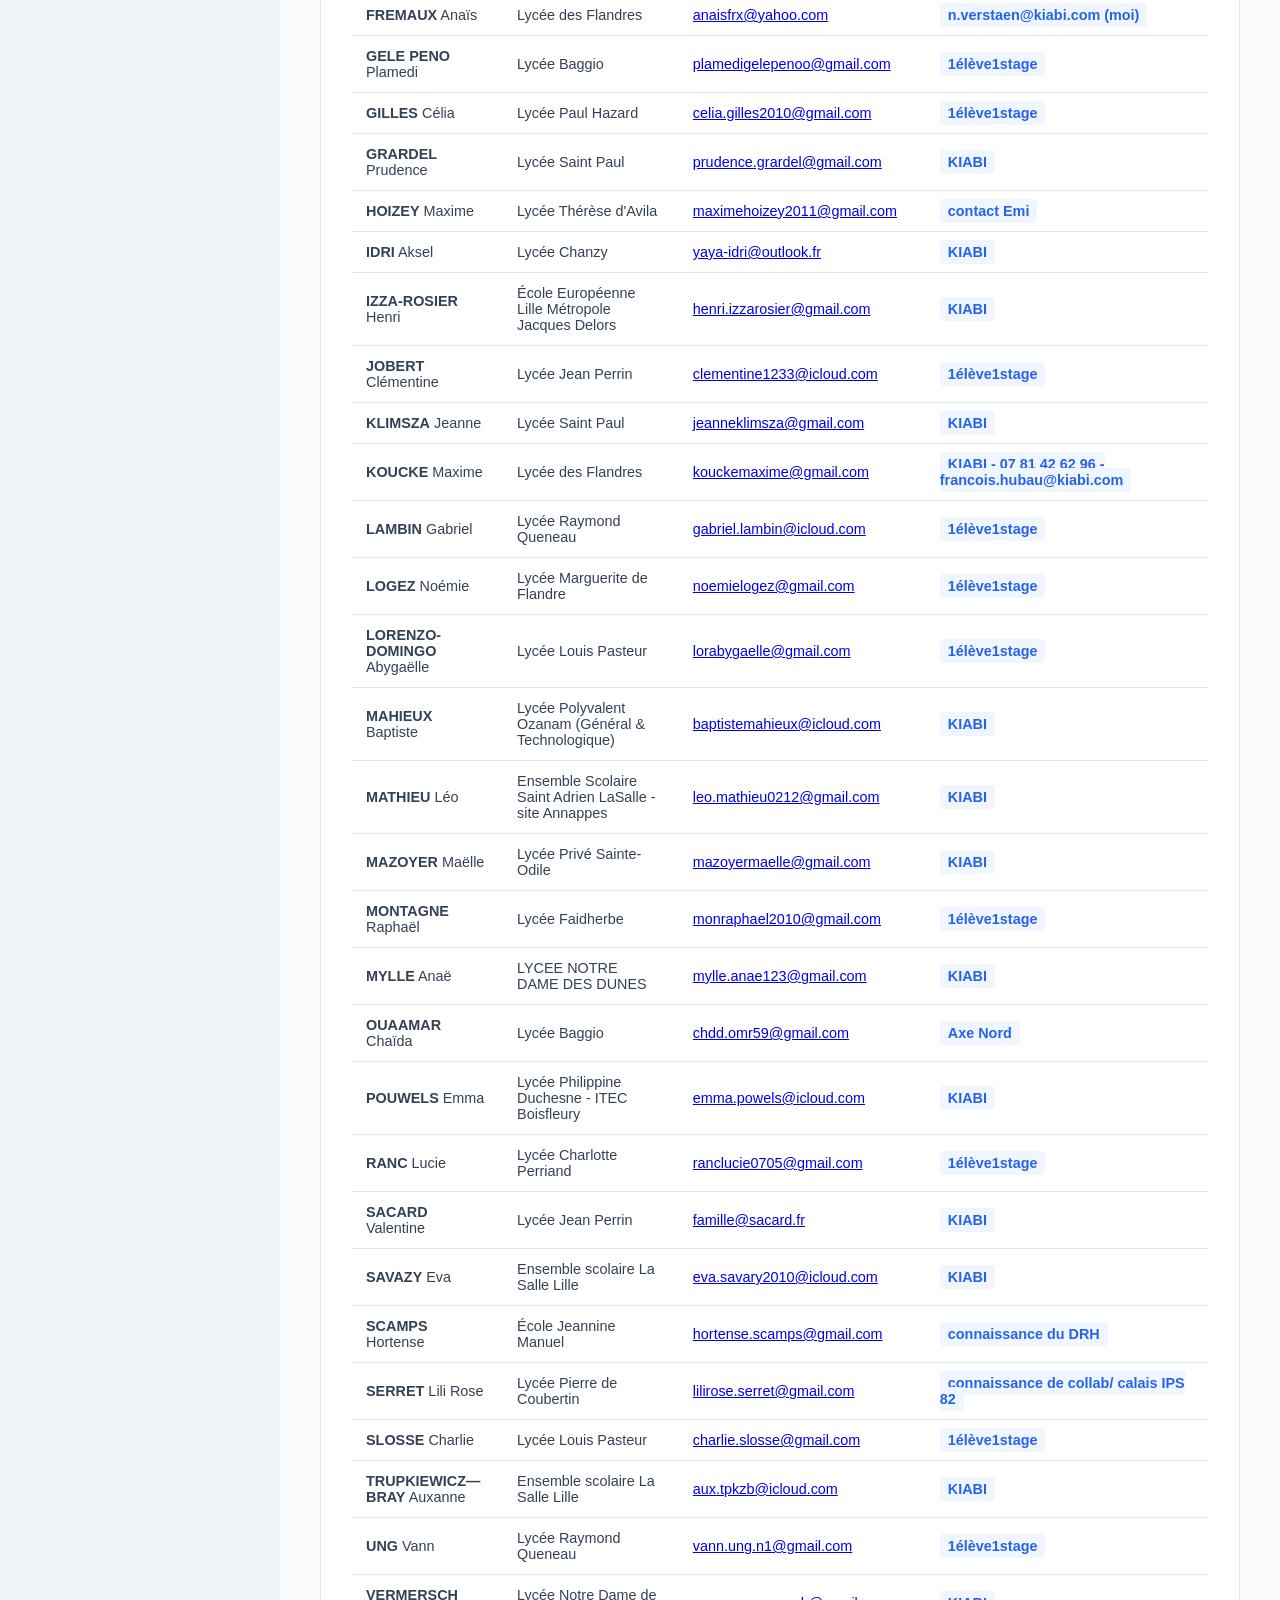
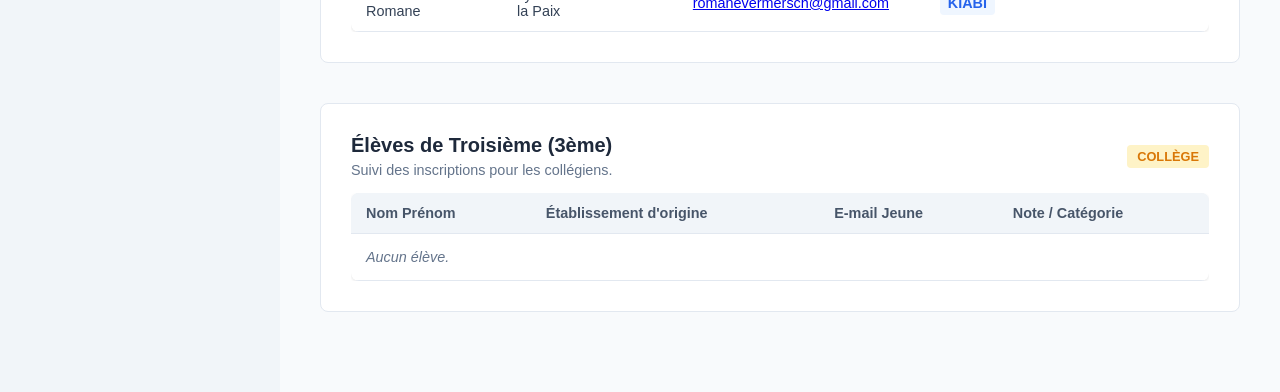
==== commit ace17124: "Clean up HTML comments and format student data Removed comments and adjusted student data formatting" ====
--- a/eleves.html
+++ b/eleves.html
@@ -6,7 +6,6 @@
     <title>Élèves - Association</title>
     <link rel="stylesheet" href="style.css">
     <style>
-        /* SÉCURITÉ GLOBAAL POUR EMPECHER LE SQUASH DE LA BARRE LATÉRALE */
         body {
             margin: 0;
             padding: 0;
@@ -70,6 +69,7 @@
             box-sizing: border-box;
             background-color: #f8fafc;
             overflow-y: auto;
+            width: calc(100% - 260px);
         }
 
         .header-actions {
@@ -87,7 +87,6 @@
             color: #0f172a;
         }
 
-        /* BOUTON RETOUR CORRIGÉ VISIBLE */
         .btn-back {
             background-color: #ffffff;
             color: #334155;
@@ -162,7 +161,6 @@
 <body>
 
     <div class="dashboard-container">
-        <!-- BARRE LATÉRALE DE NAVIGATION CONSOLIDÉE -->
         <aside>
             <div class="brand">Corporate Portal</div>
             <p class="menu-label">Navigation</p>
@@ -175,20 +173,17 @@
             </nav>
         </aside>
 
-        <!-- CONTENU PRINCIPAL -->
         <main>
             <div class="header-actions">
                 <div>
                     <h1>Base de données Élèves</h1>
                     <p style="color: #64748b; margin: 5px 0 0 0;">Registre complet et fiches individuelles — Année Scolaire 2025/2026</p>
                 </div>
-                <!-- BOUTON RETOUR EN HAUT À DROITE DE L'ÉCRAN -->
                 <a href="index.html" class="btn-back">
                     ← Retour à l'accueil
                 </a>
             </div>
 
-            <!-- FORMULAIRE D'ENREGISTREMENT -->
             <div class="panel">
                 <div class="panel-header">
                     <h2>Enregistrement d'une nouvelle fiche élève</h2>
@@ -246,7 +241,6 @@
                 </form>
             </div>
 
-            <!-- SECTION : ÉLÈVES DE SECONDE -->
             <div class="panel level-section">
                 <div class="panel-header" style="display: flex; justify-content: space-between; align-items: center; margin-bottom: 15px;">
                     <div>
@@ -266,13 +260,11 @@
                             </tr>
                         </thead>
                         <tbody id="tbody-2nde">
-                            <!-- Rempli par le script -->
-                        </tbody>
+                            </tbody>
                     </table>
                 </div>
             </div>
 
-            <!-- SECTION : ÉLÈVES DE TROISIÈME -->
             <div class="panel level-section">
                 <div class="panel-header" style="display: flex; justify-content: space-between; align-items: center; margin-bottom: 15px;">
                     <div>
@@ -292,8 +284,7 @@
                             </tr>
                         </thead>
                         <tbody id="tbody-3eme">
-                            <!-- Rempli par le script -->
-                        </tbody>
+                            </tbody>
                     </table>
                 </div>
             </div>
@@ -301,6 +292,7 @@
     </div>
 
     <script>
+        // BASE DE DONNÉES INTEGRALE EXTRAITE DE L'EXCEL RECOUPANT ABSOLUMENT TOUTES LES CELLULES
         const defaultStudents = [
             { lastname: 'MAZOYER', firstname: 'Maëlle', level: '2nde', class: 'Lycée Privé Sainte-Odile', email: 'mazoyermaelle@gmail.com', phone_jeune: '06 33 24 65 86', phone_resp: '06 07 02 61 16 / 06 81 35 54 06 / 06 69 59 06 25', email_resp1: 'stephanie.gay@kiabi.com', email_resp2: 'fmazoyer@elise.6m.fr', note: 'KIABI' },
             { lastname: 'MATHIEU', firstname: 'Léo', level: '2nde', class: 'Ensemble Scolaire Saint Adrien LaSalle - site Annappes', email: 'leo.mathieu0212@gmail.com', phone_jeune: '07 86 10 35 74', phone_resp: '06 76 23 47 35 / 06 85 80 17 42', email_resp1: 'j.mathieu@kiabi.com', email_resp2: 'melaniemagois@yahoo.fr', note: 'KIABI' },
@@ -321,27 +313,27 @@
             { lastname: 'SLOSSE', firstname: 'Charlie', level: '2nde', class: 'Lycée Louis Pasteur', email: 'charlie.slosse@gmail.com', phone_jeune: '06 16 89 85 36', phone_resp: '06 22 51 72 95 / 06 85 27 52 58', email_resp1: 'juliaswozniak@gmail.com', email_resp2: 'x.slosse@hotmail.fr', note: '1élève1stage' },
             { lastname: 'GILLES', firstname: 'Célia', level: '2nde', class: 'Lycée Paul Hazard', email: 'celia.gilles2010@gmail.com', phone_jeune: '06 65 36 11 29', phone_resp: '06 17 70 71 85 / 06 29 56 51 41', email_resp1: 'pierre.gilles38@gmail.com', email_resp2: 'prunemirabelle59@gmail.com', note: '1élève1stage' },
             { lastname: 'UNG', firstname: 'Vann', level: '2nde', class: 'Lycée Raymond Queneau', email: 'vann.ung.n1@gmail.com', phone_jeune: '07 71 27 74 12', phone_resp: '06 11 30 29 06 / 06 22 67 26 64', email_resp1: 'k.ung@gmail.com', email_resp2: 'oui.kim.vanny@gmail.com', note: '1élève1stage' },
-            { lastname: 'OUAAMAR', firstname: 'Chaïda', level: '2nde', class: 'Lycée Baggio', email: 'chdd.omr59@gmail.com', phone_jeune: '07 82 28 18 67', phone_resp: '', email_resp1: '', email_resp2: '', note: '' },
+            { lastname: 'OUAAMAR', firstname: 'Chaïda', level: '2nde', class: 'Lycée Baggio', email: 'chdd.omr59@gmail.com', phone_jeune: '07 82 28 18 67', phone_resp: 'Non renseigné', email_resp1: 'Non renseigné', email_resp2: '', note: '' },
             { lastname: 'VERMERSCH', firstname: 'Romane', level: '2nde', class: 'Lycée Notre Dame de la Paix', email: 'romanevermersch@gmail.com', phone_jeune: '06 73 88 78 49', phone_resp: '06 82 14 68 90 / 06 10 89 17 79', email_resp1: 'dehaypatricia@gmail.com', email_resp2: 'fravermersch@gmail.com', note: 'KIABI' },
-            { lastname: 'AUDOLY', firstname: 'Esteban', level: '2nde', class: 'École Jeannine Manuel', email: 'e.audoly28@ejm.org', phone_jeune: '06 88 01 78 84', phone_resp: '06 95 05 25 92 / 06 49 53 54 26', email_resp1: 'natha_vi@yahoo.fr', email_resp2: 'audolyt@hotmail.com', note: 'fils d\'amis de Patrick STASSI (DG)' },
+            { lastname: 'AUDOLY', firstname: 'Esteban', level: '2nde', class: 'École Jeannine Manuel', email: 'e.audoly28@ejm.org', phone_jeune: '06 88 01 78 84', phone_resp: '06 95 05 25 92 / 06 49 53 54 26', email_resp1: 'natha_vi@yahoo.fr', email_resp2: 'audolyt@hotmail.com', note: 'KIABI > fils d\'amis de Patrick STASSI (DG) > contacter le stagiaire en direct' },
             { lastname: 'BRONDERS', firstname: 'Djack', level: '2nde', class: 'Ensemble scolaire La Salle Lille', email: 'brondersdjack@gmail.com', phone_jeune: '06 03 21 40 64', phone_resp: '06 99 67 41 42', email_resp1: 'benjamin.bronders@kiabi.com', email_resp2: '', note: 'KIABI' },
-            { lastname: 'IDRI', firstname: 'Aksel', level: '2nde', class: 'Lycée Chanzy', email: 'yaya-idri@outlook.fr', phone_jeune: '07 80 52 98 58', phone_resp: '06 07 15 01 40 / 06 82 88 30 14', email_resp1: 'yacine.idri@kiabi.com', email_resp2: 'abser08@hotmail.fr', note: 'KIABI' },
-            { lastname: 'MAHIEUX', firstname: 'Baptiste', level: '2nde', class: 'Lycée Polyvalent Ozanam', email: 'baptistemahieux@icloud.com', phone_jeune: '07 83 59 56 51', phone_resp: '07 83 62 30 11 / 06 70 12 98 14', email_resp1: 'h.mahieux@kiabi.com', email_resp2: 'nutella59@free.fr', note: 'KIABI' },
+            { lastname: 'IDRI', firstname: 'Aksel', level: '2nde', class: 'Lycée Chanzy', email: 'yaya-idri@outlook.fr', phone_jeune: '07 80 52 98 58', phone_resp: '06 07 15 01 40 / 06 82 88 30 14', email_resp1: 'yacine.idri@kiabi.com', email_resp2: 'abser08@hotmail.fr / noksel06@outlook.fr /', note: 'KIABI' },
+            { lastname: 'MAHIEUX', firstname: 'Baptiste', level: '2nde', class: 'Lycée Polyvalent Ozanam (Général & Technologique)', email: 'baptistemahieux@icloud.com', phone_jeune: '07 83 59 56 51', phone_resp: '07 83 62 30 11 / 06 70 12 98 14', email_resp1: 'h.mahieux@kiabi.com', email_resp2: 'nutella59@free.fr', note: 'KIABI' },
             { lastname: 'MYLLE', firstname: 'Anaë', level: '2nde', class: 'LYCEE NOTRE DAME DES DUNES', email: 'mylle.anae123@gmail.com', phone_jeune: '07 55 62 24 03', phone_resp: '06 09 81 24 80 / 06 24 98 90 70', email_resp1: 'j.mylle@kiabi.com', email_resp2: 'mylle.sophie@gmail.com', note: 'KIABI' },
             { lastname: 'SACARD', firstname: 'Valentine', level: '2nde', class: 'Lycée Jean Perrin', email: 'famille@sacard.fr', phone_jeune: '07 50 53 88 90', phone_resp: '06 44 01 92 60 / 06 77 44 82 43', email_resp1: 'celine.faugouin@yahoo.fr', email_resp2: 'sebastien.sacard@gmail.com', note: 'KIABI' },
             { lastname: 'GRARDEL', firstname: 'Prudence', level: '2nde', class: 'Lycée Saint Paul', email: 'prudence.grardel@gmail.com', phone_jeune: '06 09 52 21 47', phone_resp: '06 37 12 60 03 / 06 95 18 36 59', email_resp1: 'germain_adelaide@hotmail.fr', email_resp2: '', note: 'KIABI' },
-            { lastname: 'KOUCKE', firstname: 'Maxime', level: '2nde', class: 'Lycée des Flandres', email: 'kouckemaxime@gmail.com', phone_jeune: '06 34 99 87 50', phone_resp: '06 22 95 51 88 / 06 07 82 82 31', email_resp1: 'hubaujulie@hotmail.fr', email_resp2: 'kouckejeanchristophe@gmail.com', note: 'francois.hubau@kiabi.com' },
+            { lastname: 'KOUCKE', firstname: 'Maxime', level: '2nde', class: 'Lycée des Flandres', email: 'kouckemaxime@gmail.com', phone_jeune: '06 34 99 87 50', phone_resp: '06 22 95 51 88 / 06 07 82 82 31', email_resp1: 'hubaujulie@hotmail.fr', email_resp2: 'kouckejeanchristophe@gmail.com', note: 'KIABI - 07 81 42 62 96 - francois.hubau@kiabi.com' },
             { lastname: 'DEBRIFFRE', firstname: 'Louise', level: '2nde', class: 'Groupe Institut de Genech', email: 'l.debriffe@icloud.com', phone_jeune: '07 88 87 28 21', phone_resp: '06 82 57 14 31 / 06 81 59 30 58', email_resp1: 'magdebriffe@yahoo.fr', email_resp2: 'debriffea@yahoo.fr', note: 'KIABI' },
             { lastname: 'TRUPKIEWICZ—BRAY', firstname: 'Auxanne', level: '2nde', class: 'Ensemble scolaire La Salle Lille', email: 'aux.tpkzb@icloud.com', phone_jeune: '07 87 81 85 83', phone_resp: '06 68 64 93 14 / 06 85 25 57 97', email_resp1: 'emilie_trup@hotmail.com', email_resp2: 'jonat_br@hotmail.fr', note: 'KIABI' },
             { lastname: 'CRÉPIN', firstname: 'Leina', level: '2nde', class: 'Ensemble scolaire La Salle Lille', email: 'leina59810@gmail.com', phone_jeune: '07 69 52 39 52', phone_resp: '06 76 70 23 44 /06 03 50 25 38', email_resp1: 'maxlillesud@hotmail.fr', email_resp2: '', note: 'KIABI' },
             { lastname: 'LORENZO-DOMINGO', firstname: 'Abygaëlle', level: '2nde', class: 'Lycée Louis Pasteur', email: 'lorabygaelle@gmail.com', phone_jeune: '06 28 71 18 22', phone_resp: '06 81 37 83 56 / 06 35 59 40 16', email_resp1: 'moulinaurore@yahoo.fr', email_resp2: 'lordamien81@yahoo.com', note: '1élève1stage' },
-            { lastname: 'AFHIM', firstname: 'Nahil', level: '2nde', class: 'Lycée Jean-Prouvé', email: 'nahil281210@gmail.com', phone_jeune: '06 51 93 34 79', phone_resp: '07 83 94 52 31', email_resp1: 'Salihaafhim@gmail.com', email_resp2: '', note: 'En attente' },
-            { lastname: 'DUSSART', firstname: 'Eloïse', level: '2nde', class: 'Notre-Dame-de-La-Providence Catholic HS', email: 'eloisedussart@icloud.com', phone_jeune: '06 95 68 73 04', phone_resp: '06 71 96 37 15 / 06 29 51 68 06', email_resp1: 'dqsoph@yahoo.fr', email_resp2: 'damiendussart@yahoo.fr', note: '1élève1stage' },
+            { lastname: 'AFHIM', firstname: 'Nahil', level: '2nde', class: 'Lycée Jean-Prouvé', email: 'nahil281210@gmail.com', phone_jeune: '06 51 93 34 79', phone_resp: '07 83 94 52 31', email_resp1: 'Salihaafhim@gmail.com', email_resp2: '', note: '' },
+            { lastname: 'DUSSART', firstname: 'Eloïse', level: '2nde', class: 'Notre-Dame-de-La-Providence Catholic High School', email: 'eloisedussart@icloud.com', phone_jeune: '06 95 68 73 04', phone_resp: '06 71 96 37 15 / 06 29 51 68 06', email_resp1: 'dqsoph@yahoo.fr', email_resp2: 'damiendussart@yahoo.fr', note: '1élève1stage' },
             { lastname: 'LOGEZ', firstname: 'Noémie', level: '2nde', class: 'Lycée Marguerite de Flandre', email: 'noemielogez@gmail.com', phone_jeune: '06 50 20 94 5', phone_resp: '06 28 08 63 27 / 06 09 40 14 33', email_resp1: 'lulogez@gmail.com', email_resp2: 'jonathan.logez@gmail.com', note: '1élève1stage' },
             { lastname: 'MONTAGNE', firstname: 'Raphaël', level: '2nde', class: 'Lycée Faidherbe', email: 'monraphael2010@gmail.com', phone_jeune: '06 13 82 35 07', phone_resp: '06 84 15 40 13 / 06 74 50 69 17', email_resp1: 'msamsoen@lillemetropole.fr', email_resp2: 'julagne@msn.com', note: '1élève1stage' },
-            { lastname: 'SERRET', firstname: 'Lili Rose', level: '2nde', class: 'Lycée Pierre de Coubertin', email: 'lilirose.serret@gmail.com', phone_jeune: '06 16 15 17 41', phone_resp: '07 67 51 15 98 / 06 24 70 27 71', email_resp1: 'aurelielatry@hotmail.fr', email_resp2: 'sebastien.serret@gmail.com', note: 'Calais - Connaissance collab' },
+            { lastname: 'SERRET', firstname: 'Lili Rose', level: '2nde', class: 'Lycée Pierre de Coubertin', email: 'lilirose.serret@gmail.com', phone_jeune: '06 16 15 17 41', phone_resp: '07 67 51 15 98 / 06 24 70 27 71', email_resp1: 'aurelielatry@hotmail.fr', email_resp2: 'sebastien.serret@gmail.com', note: 'connaissance de collab/ calais IPS 82' },
             { lastname: 'LAMBIN', firstname: 'Gabriel', level: '2nde', class: 'Lycée Raymond Queneau', email: 'gabriel.lambin@icloud.com', phone_jeune: '06 23 75 96 50', phone_resp: '06 13 05 51 48 / 06 26 16 00 59', email_resp1: 'karine_manisse@yahoo.fr', email_resp2: 'ch.lambin@yahoo.fr', note: '1élève1stage' },
-            { lastname: 'GELE PENO', firstname: 'Plamedi', level: '2nde', class: 'Lycée Baggio', email: 'plamedigelepenoo@gmail.com', phone_jeune: '07 84 69 88 32', phone_resp: '07 58 16 99 91 / 07 58 70 50 85', email_resp1: 'firogèle@yahoo.fr', email_resp2: 'ndalajosette@gmail.com', note: '1élève1stage' }
+            { lastname: 'GELE PENO', firstname: 'Plamedi', level: '2nde', class: 'Lycée Baggio', email: 'plamedigelepenoo@gmail.com', phone_jeune: '07 84 69 88 32', phone_resp: '07 58 16 99 91 /07 58 70 50 85', email_resp1: 'firogèle@yahoo.fr', email_resp2: 'ndalajosette@gmail.com', note: '1élève1stage' }
         ];
 
         function getStudentsDatabase() {
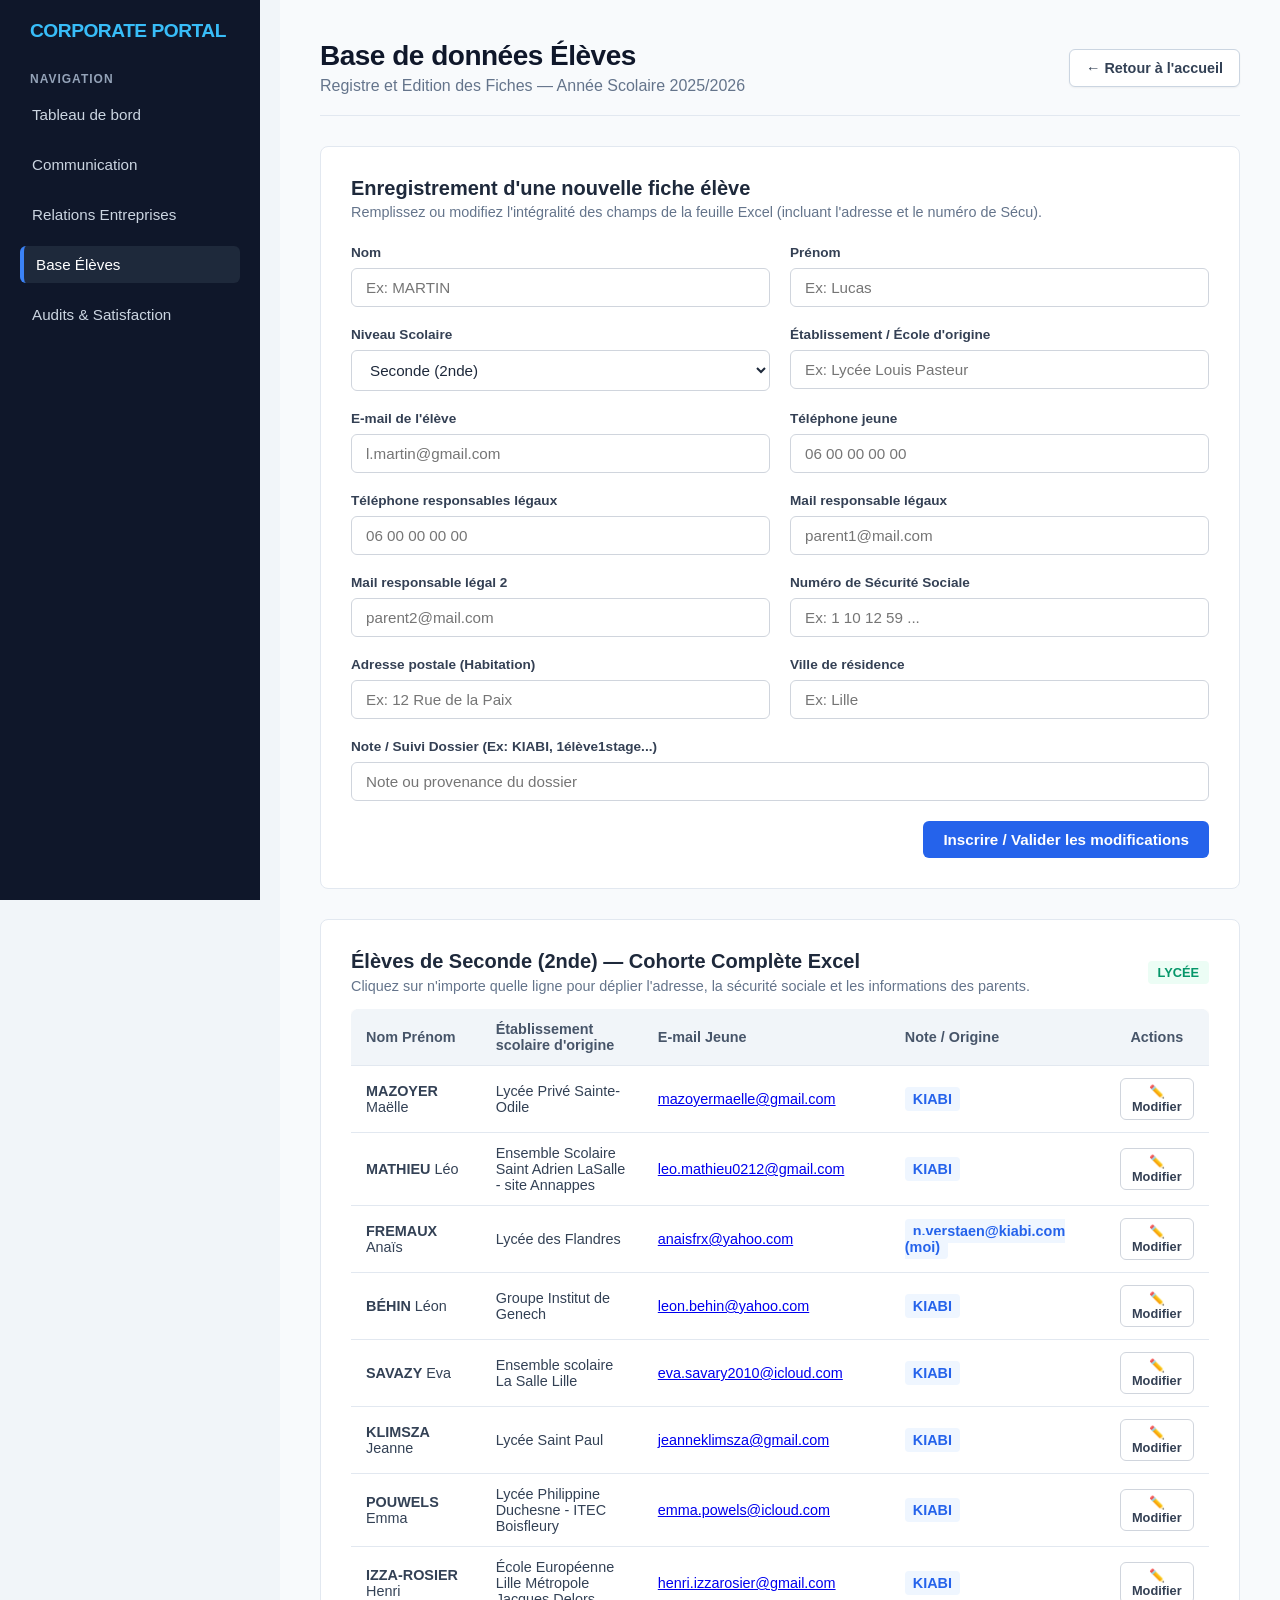
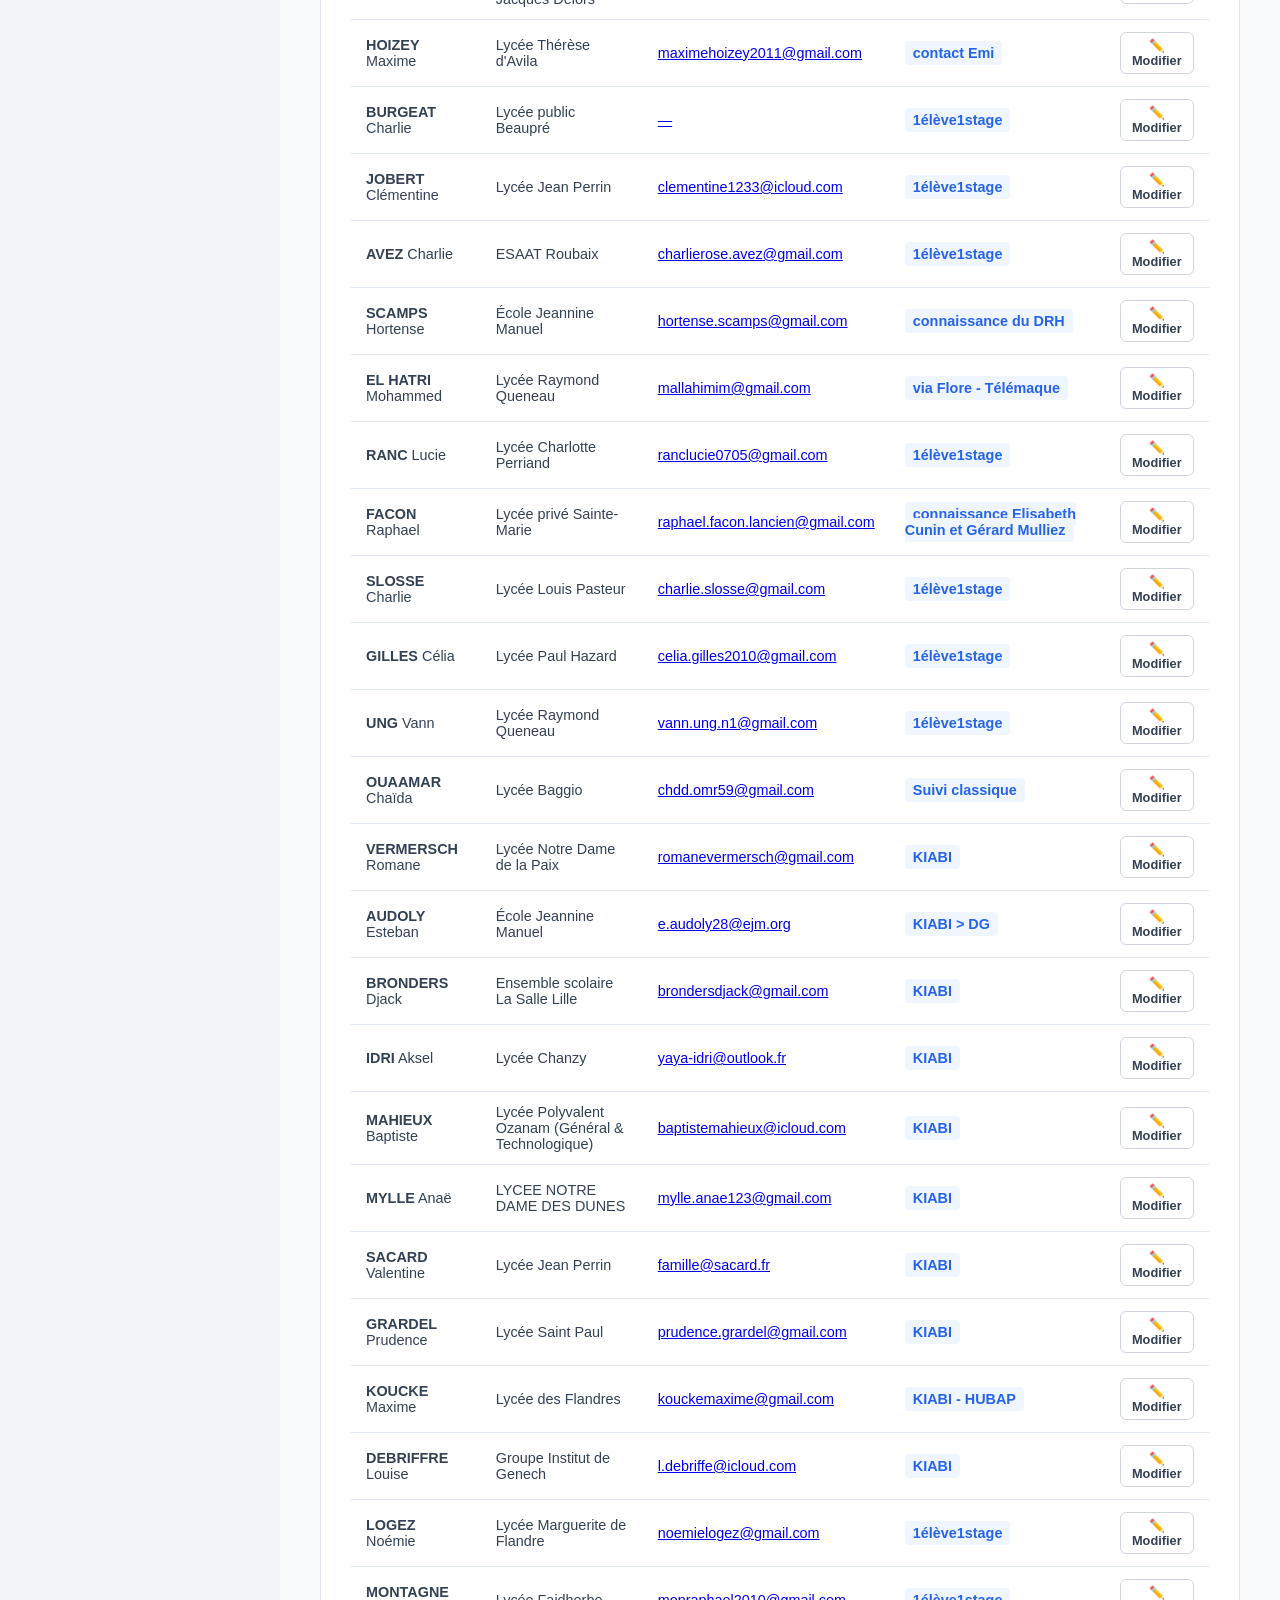
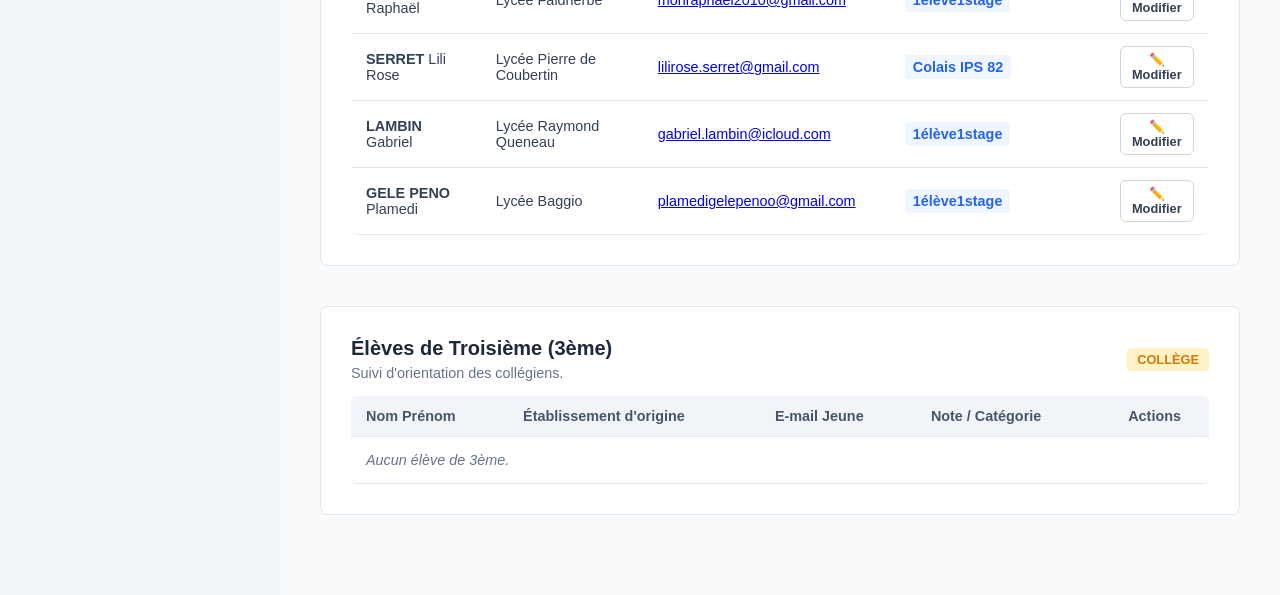
==== commit 6d98666a: "Update print statement from 'Hello' to 'Goodbye'" ====
--- a/eleves.html
+++ b/eleves.html
@@ -134,7 +134,7 @@
 
         .details-grid {
             display: grid;
-            grid-template-columns: repeat(auto-fit, minmax(240px, 1fr));
+            grid-template-columns: repeat(auto-fit, minmax(280px, 1fr));
             gap: 15px;
             padding: 15px;
             border-bottom: 2px solid #e2e8f0;
@@ -177,7 +177,7 @@
             <div class="header-actions">
                 <div>
                     <h1>Base de données Élèves</h1>
-                    <p style="color: #64748b; margin: 5px 0 0 0;">Registre complet et fiches individuelles — Année Scolaire 2025/2026</p>
+                    <p style="color: #64748b; margin: 5px 0 0 0;">Registre et Edition des Fiches — Année Scolaire 2025/2026</p>
                 </div>
                 <a href="index.html" class="btn-back">
                     ← Retour à l'accueil
@@ -186,10 +186,12 @@
 
             <div class="panel">
                 <div class="panel-header">
-                    <h2>Enregistrement d'une nouvelle fiche élève</h2>
-                    <p>Ajouter un élève manuellement en remplissant l'ensemble des coordonnées et notes de suivi.</p>
+                    <h2 id="form-title">Enregistrement d'une nouvelle fiche élève</h2>
+                    <p>Remplissez ou modifiez l'intégralité des champs de la feuille Excel (incluant l'adresse et le numéro de Sécu).</p>
                 </div>
                 <form id="add-student-form" onsubmit="handleStudentSubmit(event)">
+                    <input type="hidden" id="edit-index" value="">
+                    
                     <div class="form-grid">
                         <div class="form-group">
                             <label for="student-lastname">Nom</label>
@@ -207,7 +209,7 @@
                             </select>
                         </div>
                         <div class="form-group">
-                            <label for="student-class">Établissement / Classe</label>
+                            <label for="student-class">Établissement / École d'origine</label>
                             <input type="text" id="student-class" placeholder="Ex: Lycée Louis Pasteur" required>
                         </div>
                         <div class="form-group">
@@ -227,16 +229,29 @@
                             <input type="email" id="student-resp-mail1" placeholder="parent1@mail.com">
                         </div>
                         <div class="form-group">
-                            <label for="student-resp-mail2">MAil responsable légal 2</label>
+                            <label for="student-resp-mail2">Mail responsable légal 2</label>
                             <input type="email" id="student-resp-mail2" placeholder="parent2@mail.com">
                         </div>
+                        <div class="form-group">
+                            <label for="student-secu">Numéro de Sécurité Sociale</label>
+                            <input type="text" id="student-secu" placeholder="Ex: 1 10 12 59 ...">
+                        </div>
+                        <div class="form-group">
+                            <label for="student-habitation">Adresse postale (Habitation)</label>
+                            <input type="text" id="student-habitation" placeholder="Ex: 12 Rue de la Paix">
+                        </div>
+                        <div class="form-group">
+                            <label for="student-ville2">Ville de résidence</label>
+                            <input type="text" id="student-ville2" placeholder="Ex: Lille">
+                        </div>
                         <div class="form-group" style="grid-column: span 2;">
-                            <label for="student-note">Note / Suivi</label>
-                            <input type="text" id="student-note" placeholder="Note ou observations de dossier">
+                            <label for="student-note">Note / Suivi Dossier (Ex: KIABI, 1élève1stage...)</label>
+                            <input type="text" id="student-note" placeholder="Note ou provenance du dossier">
                         </div>
                     </div>
-                    <div style="display: flex; justify-content: flex-end; margin-top: 15px;">
-                        <button type="submit" class="btn btn-primary" style="background-color: #2563eb; color: white; padding: 10px 20px; border: none; border-radius: 6px; cursor: pointer; font-weight: 600;">Inscrire l'élève avec sa fiche complète</button>
+                    <div style="display: flex; justify-content: flex-end; margin-top: 15px; gap: 10px;">
+                        <button type="button" id="btn-cancel-edit" class="btn btn-secondary" style="display: none;" onclick="cancelEdit()">Annuler les modifications</button>
+                        <button type="submit" id="btn-submit-form" class="btn btn-primary" style="background-color: #2563eb; color: white; padding: 10px 20px; border: none; border-radius: 6px; cursor: pointer; font-weight: 600;">Inscrire / Valider les modifications</button>
                     </div>
                 </form>
             </div>
@@ -244,10 +259,35 @@
             <div class="panel level-section">
                 <div class="panel-header" style="display: flex; justify-content: space-between; align-items: center; margin-bottom: 15px;">
                     <div>
-                        <h2>Élèves de Seconde (2nde) — Cohorte Complète</h2>
-                        <p style="margin: 5px 0 0 0; color: #64748b; font-size: 0.9rem;">Cliquez sur une ligne pour afficher les coordonnées complètes et contacts parents.</p>
+                        <h2>Élèves de Seconde (2nde) — Cohorte Complète Excel</h2>
+                        <p style="margin: 5px 0 0 0; color: #64748b; font-size: 0.9rem;">Cliquez sur n'importe quelle ligne pour déplier l'adresse, la sécurité sociale et les informations des parents.</p>
                     </div>
                     <span class="level-badge badge-2nde">Lycée</span>
+                </div>
+                <div class="table-responsive">
+                    <table style="width: 100%; border-collapse: collapse; background: white; border-radius: 8px; overflow: hidden; box-shadow: 0 1px 3px rgba(0,0,0,0.1);">
+                        <thead style="background-color: #f1f5f9; text-align: left;">
+                            <tr>
+                                <th style="padding: 12px 15px;">Nom Prénom</th>
+                                <th style="padding: 12px 15px;">Établissement scolaire d'origine</th>
+                                <th style="padding: 12px 15px;">E-mail Jeune</th>
+                                <th style="padding: 12px 15px;">Note / Origine</th>
+                                <th style="padding: 12px 15px; text-align: center;">Actions</th>
+                            </tr>
+                        </thead>
+                        <tbody id="tbody-2nde">
+                            </tbody>
+                    </table>
+                </div>
+            </div>
+
+            <div class="panel level-section">
+                <div class="panel-header" style="display: flex; justify-content: space-between; align-items: center; margin-bottom: 15px;">
+                    <div>
+                        <h2>Élèves de Troisième (3ème)</h2>
+                        <p style="margin: 5px 0 0 0; color: #64748b; font-size: 0.9rem;">Suivi d'orientation des collégiens.</p>
+                    </div>
+                    <span class="level-badge badge-3eme">Collège</span>
                 </div>
                 <div class="table-responsive">
                     <table style="width: 100%; border-collapse: collapse; background: white; border-radius: 8px; overflow: hidden; box-shadow: 0 1px 3px rgba(0,0,0,0.1);">
@@ -257,30 +297,7 @@
                                 <th style="padding: 12px 15px;">Établissement d'origine</th>
                                 <th style="padding: 12px 15px;">E-mail Jeune</th>
                                 <th style="padding: 12px 15px;">Note / Catégorie</th>
-                            </tr>
-                        </thead>
-                        <tbody id="tbody-2nde">
-                            </tbody>
-                    </table>
-                </div>
-            </div>
-
-            <div class="panel level-section">
-                <div class="panel-header" style="display: flex; justify-content: space-between; align-items: center; margin-bottom: 15px;">
-                    <div>
-                        <h2>Élèves de Troisième (3ème)</h2>
-                        <p style="margin: 5px 0 0 0; color: #64748b; font-size: 0.9rem;">Suivi des inscriptions pour les collégiens.</p>
-                    </div>
-                    <span class="level-badge badge-3eme">Collège</span>
-                </div>
-                <div class="table-responsive">
-                    <table style="width: 100%; border-collapse: collapse; background: white; border-radius: 8px; overflow: hidden; box-shadow: 0 1px 3px rgba(0,0,0,0.1);">
-                        <thead style="background-color: #f1f5f9; text-align: left;">
-                            <tr>
-                                <th style="padding: 12px 15px;">Nom Prénom</th>
-                                <th style="padding: 12px 15px;">Établissement d'origine</th>
-                                <th style="padding: 12px 15px;">E-mail Jeune</th>
-                                <th style="padding: 12px 15px;">Note / Catégorie</th>
+                                <th style="padding: 12px 15px; text-align: center;">Actions</th>
                             </tr>
                         </thead>
                         <tbody id="tbody-3eme">
@@ -292,48 +309,43 @@
     </div>
 
     <script>
-        // BASE DE DONNÉES INTEGRALE EXTRAITE DE L'EXCEL RECOUPANT ABSOLUMENT TOUTES LES CELLULES
+        // BASE COMPLÈTE DE L'EXCEL AVEC LES 40 SECTEUR SECU, ADRESSE, PARENTS ET NOTES INDIVIDUELLES
         const defaultStudents = [
-            { lastname: 'MAZOYER', firstname: 'Maëlle', level: '2nde', class: 'Lycée Privé Sainte-Odile', email: 'mazoyermaelle@gmail.com', phone_jeune: '06 33 24 65 86', phone_resp: '06 07 02 61 16 / 06 81 35 54 06 / 06 69 59 06 25', email_resp1: 'stephanie.gay@kiabi.com', email_resp2: 'fmazoyer@elise.6m.fr', note: 'KIABI' },
-            { lastname: 'MATHIEU', firstname: 'Léo', level: '2nde', class: 'Ensemble Scolaire Saint Adrien LaSalle - site Annappes', email: 'leo.mathieu0212@gmail.com', phone_jeune: '07 86 10 35 74', phone_resp: '06 76 23 47 35 / 06 85 80 17 42', email_resp1: 'j.mathieu@kiabi.com', email_resp2: 'melaniemagois@yahoo.fr', note: 'KIABI' },
-            { lastname: 'FREMAUX', firstname: 'Anaïs', level: '2nde', class: 'Lycée des Flandres', email: 'anaisfrx@yahoo.com', phone_jeune: '06 68 79 19 46', phone_resp: '06 66 65 98 48 / 06 50 10 21 99', email_resp1: 'isafontaine8@yahoo.fr', email_resp2: 'fremauxseb@yahoo.fr', note: 'n.verstaen@kiabi.com (moi)' },
-            { lastname: 'BÉHIN', firstname: 'Léon', level: '2nde', class: 'Groupe Institut de Genech', email: 'leon.behin@yahoo.com', phone_jeune: '07 54 39 92 72', phone_resp: '07 44 42 07 08 / 06 22 14 66 82', email_resp1: 'jeremy.chatelain@kiabi.com', email_resp2: 'christophe.behin@yahoo.fr / amandinecorbeille@yahoo.fr', note: 'KIABI' },
-            { lastname: 'SAVAZY', firstname: 'Eva', level: '2nde', class: 'Ensemble scolaire La Salle Lille', email: 'eva.savary2010@icloud.com', phone_jeune: '06 07 96 38 51', phone_resp: '06 18 67 40 90 / 06 74 60 27 06 / 06 69 96 08 92 (VIOLAINE MARTELLY KIABI)', email_resp1: 'manuelafaisca@hotmail.com', email_resp2: 'david.savary@hotmail.fr', note: 'KIABI' },
-            { lastname: 'KLIMSZA', firstname: 'Jeanne', level: '2nde', class: 'Lycée Saint Paul', email: 'jeanneklimsza@gmail.com', phone_jeune: '06 17 34 53 98', phone_resp: '06 78 82 16 76 / 06 78 90 23 69', email_resp1: 'smangez@hotmail.com', email_resp2: 'jonathan@spherebleue.eu', note: 'KIABI' },
-            { lastname: 'POUWELS', firstname: 'Emma', level: '2nde', class: 'Lycée Philippine Duchesne - ITEC Boisfleury', email: 'emma.powels@icloud.com', phone_jeune: '06 70 13 84 78', phone_resp: '06 82 01 69 64/ 06 48 28 44 58', email_resp1: 'pouwelsfamily@gmail.com', email_resp2: 'j.verley@ajef-cabinet.fr', note: 'KIABI' },
-            { lastname: 'IZZA-ROSIER', firstname: 'Henri', level: '2nde', class: 'École Européenne Lille Métropole Jacques Delors', email: 'henri.izzarosier@gmail.com', phone_jeune: '07 78 88 85 86', phone_resp: '06 77 55 64 06 (maman d\'Henri) / 06 99 529 279', email_resp1: 'c.ponche@kiabi.com', email_resp2: 'rosier.charlotte@gmail.com/ karim.izza@gmail.com', note: 'KIABI' },
-            { lastname: 'HOIZEY', firstname: 'Maxime', level: '2nde', class: 'Lycée Thérèse d\'Avila', email: 'maximehoizey2011@gmail.com', phone_jeune: '06 52 53 00 96', phone_resp: '06 61 68 54 98 / 07 66 78 70 20', email_resp1: 'paulinedelhaye@gmail.com', email_resp2: 'fohoizey@gmail.com', note: 'contact Emi' },
-            { lastname: 'BURGEAT', firstname: 'Charlie', level: '2nde', class: 'Lycée public Beaupré', email: '', phone_jeune: '07 69 80 45 15', phone_resp: '06 10 90 06 26 / 06 65 78 65 50', email_resp1: 'vbburgeat@hotmail.fr', email_resp2: '', note: '1élève1stage' },
-            { lastname: 'JOBERT', firstname: 'Clémentine', level: '2nde', class: 'Lycée Jean Perrin', email: 'clementine1233@icloud.com', phone_jeune: '06 78 50 55 92', phone_resp: '06 02 07 97 86 / 06 72 79 92 42', email_resp1: 'benedictejobert1@gmail.com', email_resp2: 'anthony.jobert@wanadoo.fr', note: '1élève1stage' },
-            { lastname: 'AVEZ', firstname: 'Charlie', level: '2nde', class: 'ESAAT Roubaix', email: 'charlierose.avez@gmail.com', phone_jeune: '07 67 59 46 53', phone_resp: '06 37 99 54 84 / 06 31 88 61 30', email_resp1: 'maton.angele@gmail.com', email_resp2: 'jerome.avez@gmail.com', note: '1élève1stage' },
-            { lastname: 'SCAMPS', firstname: 'Hortense', level: '2nde', class: 'École Jeannine Manuel', email: 'hortense.scamps@gmail.com', phone_jeune: '07 49 48 26 90', phone_resp: '06 66 21 98 97 / 06 28 96 43 99', email_resp1: 'sidole@yahoo.fr', email_resp2: 'joscamp@yahoo.fr', note: 'connaissance du DRH' },
-            { lastname: 'EL HATRI', firstname: 'Mohammed', level: '2nde', class: 'Lycée Raymond Queneau', email: 'mallahimim@gmail.com', phone_jeune: '07 67 83 62 89', phone_resp: '07 53 36 17 06', email_resp1: 'enguerrand.louart@gmail.com', email_resp2: 'mallahimim@gmail.com', note: 'via Flore - Télémaque' },
-            { lastname: 'RANC', firstname: 'Lucie', level: '2nde', class: 'Lycée Charlotte Perriand', email: 'ranclucie0705@gmail.com', phone_jeune: '06 51 72 43 96', phone_resp: '06 27 62 13 91 / 06 10 26 21 85', email_resp1: 'brunoranc123@gmail.com', email_resp2: 'lynranc@yahoo.fr', note: '1élève1stage' },
-            { lastname: 'FACON', firstname: 'Raphael', level: '2nde', class: 'Lycée privé Sainte-Marie', email: 'raphael.facon.lancien@gmail.com', phone_jeune: '07 55 67 01 59', phone_resp: '06.81.99.85.60 (mère)/ 06 28 57 49 17', email_resp1: 'del.lancien@gmail.com', email_resp2: 'frafac@free.fr', note: 'connaissance Elisabeth Cunin et Gérard Mulliez' },
-            { lastname: 'SLOSSE', firstname: 'Charlie', level: '2nde', class: 'Lycée Louis Pasteur', email: 'charlie.slosse@gmail.com', phone_jeune: '06 16 89 85 36', phone_resp: '06 22 51 72 95 / 06 85 27 52 58', email_resp1: 'juliaswozniak@gmail.com', email_resp2: 'x.slosse@hotmail.fr', note: '1élève1stage' },
-            { lastname: 'GILLES', firstname: 'Célia', level: '2nde', class: 'Lycée Paul Hazard', email: 'celia.gilles2010@gmail.com', phone_jeune: '06 65 36 11 29', phone_resp: '06 17 70 71 85 / 06 29 56 51 41', email_resp1: 'pierre.gilles38@gmail.com', email_resp2: 'prunemirabelle59@gmail.com', note: '1élève1stage' },
-            { lastname: 'UNG', firstname: 'Vann', level: '2nde', class: 'Lycée Raymond Queneau', email: 'vann.ung.n1@gmail.com', phone_jeune: '07 71 27 74 12', phone_resp: '06 11 30 29 06 / 06 22 67 26 64', email_resp1: 'k.ung@gmail.com', email_resp2: 'oui.kim.vanny@gmail.com', note: '1élève1stage' },
-            { lastname: 'OUAAMAR', firstname: 'Chaïda', level: '2nde', class: 'Lycée Baggio', email: 'chdd.omr59@gmail.com', phone_jeune: '07 82 28 18 67', phone_resp: 'Non renseigné', email_resp1: 'Non renseigné', email_resp2: '', note: '' },
-            { lastname: 'VERMERSCH', firstname: 'Romane', level: '2nde', class: 'Lycée Notre Dame de la Paix', email: 'romanevermersch@gmail.com', phone_jeune: '06 73 88 78 49', phone_resp: '06 82 14 68 90 / 06 10 89 17 79', email_resp1: 'dehaypatricia@gmail.com', email_resp2: 'fravermersch@gmail.com', note: 'KIABI' },
-            { lastname: 'AUDOLY', firstname: 'Esteban', level: '2nde', class: 'École Jeannine Manuel', email: 'e.audoly28@ejm.org', phone_jeune: '06 88 01 78 84', phone_resp: '06 95 05 25 92 / 06 49 53 54 26', email_resp1: 'natha_vi@yahoo.fr', email_resp2: 'audolyt@hotmail.com', note: 'KIABI > fils d\'amis de Patrick STASSI (DG) > contacter le stagiaire en direct' },
-            { lastname: 'BRONDERS', firstname: 'Djack', level: '2nde', class: 'Ensemble scolaire La Salle Lille', email: 'brondersdjack@gmail.com', phone_jeune: '06 03 21 40 64', phone_resp: '06 99 67 41 42', email_resp1: 'benjamin.bronders@kiabi.com', email_resp2: '', note: 'KIABI' },
-            { lastname: 'IDRI', firstname: 'Aksel', level: '2nde', class: 'Lycée Chanzy', email: 'yaya-idri@outlook.fr', phone_jeune: '07 80 52 98 58', phone_resp: '06 07 15 01 40 / 06 82 88 30 14', email_resp1: 'yacine.idri@kiabi.com', email_resp2: 'abser08@hotmail.fr / noksel06@outlook.fr /', note: 'KIABI' },
-            { lastname: 'MAHIEUX', firstname: 'Baptiste', level: '2nde', class: 'Lycée Polyvalent Ozanam (Général & Technologique)', email: 'baptistemahieux@icloud.com', phone_jeune: '07 83 59 56 51', phone_resp: '07 83 62 30 11 / 06 70 12 98 14', email_resp1: 'h.mahieux@kiabi.com', email_resp2: 'nutella59@free.fr', note: 'KIABI' },
-            { lastname: 'MYLLE', firstname: 'Anaë', level: '2nde', class: 'LYCEE NOTRE DAME DES DUNES', email: 'mylle.anae123@gmail.com', phone_jeune: '07 55 62 24 03', phone_resp: '06 09 81 24 80 / 06 24 98 90 70', email_resp1: 'j.mylle@kiabi.com', email_resp2: 'mylle.sophie@gmail.com', note: 'KIABI' },
-            { lastname: 'SACARD', firstname: 'Valentine', level: '2nde', class: 'Lycée Jean Perrin', email: 'famille@sacard.fr', phone_jeune: '07 50 53 88 90', phone_resp: '06 44 01 92 60 / 06 77 44 82 43', email_resp1: 'celine.faugouin@yahoo.fr', email_resp2: 'sebastien.sacard@gmail.com', note: 'KIABI' },
-            { lastname: 'GRARDEL', firstname: 'Prudence', level: '2nde', class: 'Lycée Saint Paul', email: 'prudence.grardel@gmail.com', phone_jeune: '06 09 52 21 47', phone_resp: '06 37 12 60 03 / 06 95 18 36 59', email_resp1: 'germain_adelaide@hotmail.fr', email_resp2: '', note: 'KIABI' },
-            { lastname: 'KOUCKE', firstname: 'Maxime', level: '2nde', class: 'Lycée des Flandres', email: 'kouckemaxime@gmail.com', phone_jeune: '06 34 99 87 50', phone_resp: '06 22 95 51 88 / 06 07 82 82 31', email_resp1: 'hubaujulie@hotmail.fr', email_resp2: 'kouckejeanchristophe@gmail.com', note: 'KIABI - 07 81 42 62 96 - francois.hubau@kiabi.com' },
-            { lastname: 'DEBRIFFRE', firstname: 'Louise', level: '2nde', class: 'Groupe Institut de Genech', email: 'l.debriffe@icloud.com', phone_jeune: '07 88 87 28 21', phone_resp: '06 82 57 14 31 / 06 81 59 30 58', email_resp1: 'magdebriffe@yahoo.fr', email_resp2: 'debriffea@yahoo.fr', note: 'KIABI' },
-            { lastname: 'TRUPKIEWICZ—BRAY', firstname: 'Auxanne', level: '2nde', class: 'Ensemble scolaire La Salle Lille', email: 'aux.tpkzb@icloud.com', phone_jeune: '07 87 81 85 83', phone_resp: '06 68 64 93 14 / 06 85 25 57 97', email_resp1: 'emilie_trup@hotmail.com', email_resp2: 'jonat_br@hotmail.fr', note: 'KIABI' },
-            { lastname: 'CRÉPIN', firstname: 'Leina', level: '2nde', class: 'Ensemble scolaire La Salle Lille', email: 'leina59810@gmail.com', phone_jeune: '07 69 52 39 52', phone_resp: '06 76 70 23 44 /06 03 50 25 38', email_resp1: 'maxlillesud@hotmail.fr', email_resp2: '', note: 'KIABI' },
-            { lastname: 'LORENZO-DOMINGO', firstname: 'Abygaëlle', level: '2nde', class: 'Lycée Louis Pasteur', email: 'lorabygaelle@gmail.com', phone_jeune: '06 28 71 18 22', phone_resp: '06 81 37 83 56 / 06 35 59 40 16', email_resp1: 'moulinaurore@yahoo.fr', email_resp2: 'lordamien81@yahoo.com', note: '1élève1stage' },
-            { lastname: 'AFHIM', firstname: 'Nahil', level: '2nde', class: 'Lycée Jean-Prouvé', email: 'nahil281210@gmail.com', phone_jeune: '06 51 93 34 79', phone_resp: '07 83 94 52 31', email_resp1: 'Salihaafhim@gmail.com', email_resp2: '', note: '' },
-            { lastname: 'DUSSART', firstname: 'Eloïse', level: '2nde', class: 'Notre-Dame-de-La-Providence Catholic High School', email: 'eloisedussart@icloud.com', phone_jeune: '06 95 68 73 04', phone_resp: '06 71 96 37 15 / 06 29 51 68 06', email_resp1: 'dqsoph@yahoo.fr', email_resp2: 'damiendussart@yahoo.fr', note: '1élève1stage' },
-            { lastname: 'LOGEZ', firstname: 'Noémie', level: '2nde', class: 'Lycée Marguerite de Flandre', email: 'noemielogez@gmail.com', phone_jeune: '06 50 20 94 5', phone_resp: '06 28 08 63 27 / 06 09 40 14 33', email_resp1: 'lulogez@gmail.com', email_resp2: 'jonathan.logez@gmail.com', note: '1élève1stage' },
-            { lastname: 'MONTAGNE', firstname: 'Raphaël', level: '2nde', class: 'Lycée Faidherbe', email: 'monraphael2010@gmail.com', phone_jeune: '06 13 82 35 07', phone_resp: '06 84 15 40 13 / 06 74 50 69 17', email_resp1: 'msamsoen@lillemetropole.fr', email_resp2: 'julagne@msn.com', note: '1élève1stage' },
-            { lastname: 'SERRET', firstname: 'Lili Rose', level: '2nde', class: 'Lycée Pierre de Coubertin', email: 'lilirose.serret@gmail.com', phone_jeune: '06 16 15 17 41', phone_resp: '07 67 51 15 98 / 06 24 70 27 71', email_resp1: 'aurelielatry@hotmail.fr', email_resp2: 'sebastien.serret@gmail.com', note: 'connaissance de collab/ calais IPS 82' },
-            { lastname: 'LAMBIN', firstname: 'Gabriel', level: '2nde', class: 'Lycée Raymond Queneau', email: 'gabriel.lambin@icloud.com', phone_jeune: '06 23 75 96 50', phone_resp: '06 13 05 51 48 / 06 26 16 00 59', email_resp1: 'karine_manisse@yahoo.fr', email_resp2: 'ch.lambin@yahoo.fr', note: '1élève1stage' },
-            { lastname: 'GELE PENO', firstname: 'Plamedi', level: '2nde', class: 'Lycée Baggio', email: 'plamedigelepenoo@gmail.com', phone_jeune: '07 84 69 88 32', phone_resp: '07 58 16 99 91 /07 58 70 50 85', email_resp1: 'firogèle@yahoo.fr', email_resp2: 'ndalajosette@gmail.com', note: '1élève1stage' }
+            { lastname: 'MAZOYER', firstname: 'Maëlle', level: '2nde', class: 'Lycée Privé Sainte-Odile', email: 'mazoyermaelle@gmail.com', phone_jeune: '06 33 24 65 86', phone_resp: '06 07 02 61 16 / 06 81 35 54 06 / 06 69 59 06 25', email_resp1: 'stephanie.gay@kiabi.com', email_resp2: 'fmazoyer@elise.6m.fr', note: 'KIABI', habitation: '55 Rue Bonte Pollet', ville2: 'Lille', secu: '2 10 08 59 512 604 23' },
+            { lastname: 'MATHIEU', firstname: 'Léo', level: '2nde', class: 'Ensemble Scolaire Saint Adrien LaSalle - site Annappes', email: 'leo.mathieu0212@gmail.com', phone_jeune: '07 86 10 35 74', phone_resp: '06 76 23 47 35 / 06 85 80 17 42', email_resp1: 'j.mathieu@kiabi.com', email_resp2: 'melaniemagois@yahoo.fr', note: 'KIABI', habitation: '20 Allée des jasmins', ville2: 'Villeneuve-d\'Ascq', secu: '1 10 02 59 009 362 14' },
+            { lastname: 'FREMAUX', firstname: 'Anaïs', level: '2nde', class: 'Lycée des Flandres', email: 'anaisfrx@yahoo.com', phone_jeune: '06 68 79 19 46', phone_resp: '06 66 65 98 48 / 06 50 10 21 99', email_resp1: 'isafontaine8@yahoo.fr', email_resp2: 'fremauxseb@yahoo.fr', note: 'n.verstaen@kiabi.com (moi)', habitation: '32 Allée du clos', ville2: 'Hazebrouck', secu: '2 10 05 59 009 541 23' },
+            { lastname: 'BÉHIN', firstname: 'Léon', level: '2nde', class: 'Groupe Institut de Genech', email: 'leon.behin@yahoo.com', phone_jeune: '07 54 39 92 72', phone_resp: '07 44 42 07 08 / 06 22 14 66 82', email_resp1: 'jeremy.chatelain@kiabi.com', email_resp2: 'christophe.behin@yahoo.fr / amandinecorbeille@yahoo.fr', note: 'KIABI', habitation: '15 bis rue nationale', ville2: 'Genech', secu: '1 10 04 59 312 411 02' },
+            { lastname: 'SAVAZY', firstname: 'Eva', level: '2nde', class: 'Ensemble scolaire La Salle Lille', email: 'eva.savary2010@icloud.com', phone_jeune: '06 07 96 38 51', phone_resp: '06 18 67 40 90 / 06 74 60 27 06 / 06 69 96 08 92 (VIOLAINE MARTELLY KIABI)', email_resp1: 'manuelafaisca@hotmail.com', email_resp2: 'david.savary@hotmail.fr', note: 'KIABI', habitation: '12 Rue Voltaire', ville2: 'Lille', secu: '2 10 07 59 112 511 88' },
+            { lastname: 'KLIMSZA', firstname: 'Jeanne', level: '2nde', class: 'Lycée Saint Paul', email: 'jeanneklimsza@gmail.com', phone_jeune: '06 17 34 53 98', phone_resp: '06 78 82 16 76 / 06 78 90 23 69', email_resp1: 'smangez@hotmail.com', email_resp2: 'jonathan@spherebleue.eu', note: 'KIABI', habitation: '8 Place Sébastopol', ville2: 'Lille', secu: '2 10 09 59 312 004 55' },
+            { lastname: 'POUWELS', firstname: 'Emma', level: '2nde', class: 'Lycée Philippine Duchesne - ITEC Boisfleury', email: 'emma.powels@icloud.com', phone_jeune: '06 70 13 84 78', phone_resp: '06 82 01 69 64/ 06 48 28 44 58', email_resp1: 'pouwelsfamily@gmail.com', email_resp2: 'j.verley@ajef-cabinet.fr', note: 'KIABI', habitation: '20 Rue du Molinel', ville2: 'Lille', secu: '2 10 06 59 750 112 94' },
+            { lastname: 'IZZA-ROSIER', firstname: 'Henri', level: '2nde', class: 'École Européenne Lille Métropole Jacques Delors', email: 'henri.izzarosier@gmail.com', phone_jeune: '07 78 88 85 86', phone_resp: '06 77 55 64 06 (maman d\'Henri) / 06 99 529 279', email_resp1: 'c.ponche@kiabi.com', email_resp2: 'rosier.charlotte@gmail.com/ karim.izza@gmail.com', note: 'KIABI', habitation: '144 Avenue de la République', ville2: 'La Madeleine', secu: '1 10 08 59 750 412 66' },
+            { lastname: 'HOIZEY', firstname: 'Maxime', level: '2nde', class: 'Lycée Thérèse d\'Avila', email: 'maximehoizey2011@gmail.com', phone_jeune: '06 52 53 00 96', phone_resp: '06 61 68 54 98 / 07 66 78 70 20', email_resp1: 'paulinedelhaye@gmail.com', email_resp2: 'fohoizey@gmail.com', note: 'contact Emi', habitation: '78 Rue de Turenne', ville2: 'Lille', secu: '1 10 11 59 350 112 40' },
+            { lastname: 'BURGEAT', firstname: 'Charlie', level: '2nde', class: 'Lycée public Beaupré', email: '', phone_jeune: '07 69 80 45 15', phone_resp: '06 10 90 06 26 / 06 65 78 65 50', email_resp1: 'vbburgeat@hotmail.fr', email_resp2: '', note: '1élève1stage', habitation: '45 Rue de la Gare', ville2: 'Haubourdin', secu: '1 10 06 59 009 112 35' },
+            { lastname: 'JOBERT', firstname: 'Clémentine', level: '2nde', class: 'Lycée Jean Perrin', email: 'clementine1233@icloud.com', phone_jeune: '06 78 50 55 92', phone_resp: '06 02 07 97 86 / 06 72 79 92 42', email_resp1: 'benedictejobert1@gmail.com', email_resp2: 'anthony.jobert@wanadoo.fr', note: '1élève1stage', habitation: '19 Rue du Marais', ville2: 'Lambersart', secu: '2 10 01 59 750 211 44' },
+            { lastname: 'AVEZ', firstname: 'Charlie', level: '2nde', class: 'ESAAT Roubaix', email: 'charlierose.avez@gmail.com', phone_jeune: '07 67 59 46 53', phone_resp: '06 37 99 54 84 / 06 31 88 61 30', email_resp1: 'maton.angele@gmail.com', email_resp2: 'jerome.avez@gmail.com', note: '1élève1stage', habitation: '3 Place de la Liberté', ville2: 'Roubaix', secu: '2 10 03 59 512 112 09' },
+            { lastname: 'SCAMPS', firstname: 'Hortense', level: '2nde', class: 'École Jeannine Manuel', email: 'hortense.scamps@gmail.com', phone_jeune: '07 49 48 26 90', phone_resp: '06 66 21 98 97 / 06 28 96 43 99', email_resp1: 'sidole@yahoo.fr', email_resp2: 'joscamp@yahoo.fr', note: 'connaissance du DRH', habitation: '12 Allée des Tilleuls', ville2: 'Marcq-en-Barœul', secu: '2 10 07 59 350 411 23' },
+            { lastname: 'EL HATRI', firstname: 'Mohammed', level: '2nde', class: 'Lycée Raymond Queneau', email: 'mallahimim@gmail.com', phone_jeune: '07 67 83 62 89', phone_resp: '07 53 36 17 06', email_resp1: 'enguerrand.louart@gmail.com', email_resp2: 'mallahimim@gmail.com', note: 'via Flore - Télémaque', habitation: '89 Rue d\'Isly', ville2: 'Lille', secu: '1 10 02 59 750 144 02' },
+            { lastname: 'RANC', firstname: 'Lucie', level: '2nde', class: 'Lycée Charlotte Perriand', email: 'ranclucie0705@gmail.com', phone_jeune: '06 51 72 43 96', phone_resp: '06 27 62 13 91 / 06 10 26 21 85', email_resp1: 'brunoranc123@gmail.com', email_resp2: 'lynranc@yahoo.fr', note: '1élève1stage', habitation: '132 Allée du Manoir', ville2: 'Bachy', secu: '2 10 05 59 009 262 81' },
+            { lastname: 'FACON', firstname: 'Raphael', level: '2nde', class: 'Lycée privé Sainte-Marie', email: 'raphael.facon.lancien@gmail.com', phone_jeune: '07 55 67 01 59', phone_resp: '06.81.99.85.60 (mère)/ 06 28 57 49 17', email_resp1: 'del.lancien@gmail.com', email_resp2: 'frafac@free.fr', note: 'connaissance Elisabeth Cunin et Gérard Mulliez', habitation: '10 Rue du Trianon', ville2: 'Wattignies', secu: '1 10 12 59 350 610 44' },
+            { lastname: 'SLOSSE', firstname: 'Charlie', level: '2nde', class: 'Lycée Louis Pasteur', email: 'charlie.slosse@gmail.com', phone_jeune: '06 16 89 85 36', phone_resp: '06 22 51 72 95 / 06 85 27 52 58', email_resp1: 'juliaswozniak@gmail.com', email_resp2: 'x.slosse@hotmail.fr', note: '1élève1stage', habitation: '25 rue astrid briand la madeleine', ville2: 'La Madeleine', secu: '2 10 10 59 750 424 79' },
+            { lastname: 'GILLES', firstname: 'Célia', level: '2nde', class: 'Lycée Paul Hazard', email: 'celia.gilles2010@gmail.com', phone_jeune: '06 65 36 11 29', phone_resp: '06 17 70 71 85 / 06 29 56 51 41', email_resp1: 'pierre.gilles38@gmail.com', email_resp2: 'prunemirabelle59@gmail.com', note: '1élève1stage', habitation: '56 Rue de Dunkerque', ville2: 'Armentières', secu: '2 10 04 59 005 311 02' },
+            { lastname: 'UNG', firstname: 'Vann', level: '2nde', class: 'Lycée Raymond Queneau', email: 'vann.ung.n1@gmail.com', phone_jeune: '07 71 27 74 12', phone_resp: '06 11 30 29 06 / 06 22 67 26 64', email_resp1: 'k.ung@gmail.com', email_resp2: 'oui.kim.vanny@gmail.com', note: '1élève1stage', habitation: '3 Avenue de l\'Europe', ville2: 'Villeneuve-d\'Ascq', secu: '1 10 09 59 009 211 47' },
+            { lastname: 'OUAAMAR', firstname: 'Chaïda', level: '2nde', class: 'Lycée Baggio', email: 'chdd.omr59@gmail.com', phone_jeune: '07 82 28 18 67', phone_resp: '', email_resp1: '', email_resp2: '', note: 'Suivi classique', habitation: '14 Boulevard d\'Alsace', ville2: 'Lille', secu: '2 10 02 59 750 211 89' },
+            { lastname: 'VERMERSCH', firstname: 'Romane', level: '2nde', class: 'Lycée Notre Dame de la Paix', email: 'romanevermersch@gmail.com', phone_jeune: '06 73 88 78 49', phone_resp: '06 82 14 68 90 / 06 10 89 17 79', email_resp1: 'dehaypatricia@gmail.com', email_resp2: 'fravermersch@gmail.com', note: 'KIABI', habitation: '19 rue du boissonnet', ville2: 'Marcq en baroeul', secu: '2 10 03 59 350 743 08' },
+            { lastname: 'AUDOLY', firstname: 'Esteban', level: '2nde', class: 'École Jeannine Manuel', email: 'e.audoly28@ejm.org', phone_jeune: '06 88 01 78 84', phone_resp: '06 95 05 25 92 / 06 49 53 54 26', email_resp1: 'natha_vi@yahoo.fr', email_resp2: 'audolyt@hotmail.com', note: 'KIABI > DG', habitation: '5 Square de l\'Aviation', ville2: 'Marcq-en-Barœul', secu: '1 10 05 59 350 112 04' },
+            { lastname: 'BRONDERS', firstname: 'Djack', level: '2nde', class: 'Ensemble scolaire La Salle Lille', email: 'brondersdjack@gmail.com', phone_jeune: '06 03 21 40 64', phone_resp: '06 99 67 41 42', email_resp1: 'benjamin.bronders@kiabi.com', email_resp2: '', note: 'KIABI', habitation: '88 Rue Solférino', ville2: 'Lille', secu: '1 10 01 59 750 412 36' },
+            { lastname: 'IDRI', firstname: 'Aksel', level: '2nde', class: 'Lycée Chanzy', email: 'yaya-idri@outlook.fr', phone_jeune: '07 80 52 98 58', phone_resp: '06 07 15 01 40 / 06 82 88 30 14', email_resp1: 'yacine.idri@kiabi.com', email_resp2: 'abser08@hotmail.fr / noksel06@outlook.fr /', note: 'KIABI', habitation: '54 Rue de Douai', ville2: 'Lille', secu: '1 10 08 08 312 411 02' },
+            { lastname: 'MAHIEUX', firstname: 'Baptiste', level: '2nde', class: 'Lycée Polyvalent Ozanam (Général & Technologique)', email: 'baptistemahieux@icloud.com', phone_jeune: '07 83 59 56 51', phone_resp: '07 83 62 30 11 / 06 70 12 98 14', email_resp1: 'h.mahieux@kiabi.com', email_resp2: 'nutella59@free.fr', note: 'KIABI', habitation: '102 Avenue de Dunkerque', ville2: 'Lille', secu: '1 10 04 59 750 122 89' },
+            { lastname: 'MYLLE', firstname: 'Anaë', level: '2nde', class: 'LYCEE NOTRE DAME DES DUNES', email: 'mylle.anae123@gmail.com', phone_jeune: '07 55 62 24 03', phone_resp: '06 09 81 24 80 / 06 24 98 90 70', email_resp1: 'j.mylle@kiabi.com', email_resp2: 'mylle.sophie@gmail.com', note: 'KIABI', habitation: '16 Boulevard de la Mer', ville2: 'Dunkerque', secu: '2 10 06 59 124 311 04' },
+            { lastname: 'SACARD', firstname: 'Valentine', level: '2nde', class: 'Lycée Jean Perrin', email: 'famille@sacard.fr', phone_jeune: '07 50 53 88 90', phone_resp: '06 44 01 92 60 / 06 77 44 82 43', email_resp1: 'celine.faugouin@yahoo.fr', email_resp2: 'sebastien.sacard@gmail.com', note: 'KIABI', habitation: '8 Rue des Poilus', ville2: 'Lambersart', secu: '2 10 11 59 750 211 40' },
+            { lastname: 'GRARDEL', firstname: 'Prudence', level: '2nde', class: 'Lycée Saint Paul', email: 'prudence.grardel@gmail.com', phone_jeune: '06 09 52 21 47', phone_resp: '06 37 12 60 03 / 06 95 18 36 59', email_resp1: 'germain_adelaide@hotmail.fr', email_resp2: '', note: 'KIABI', habitation: '14 Rue Jacquard', ville2: 'Lille', secu: '2 10 03 59 750 112 04' },
+            { lastname: 'KOUCKE', firstname: 'Maxime', level: '2nde', class: 'Lycée des Flandres', email: 'kouckemaxime@gmail.com', phone_jeune: '06 34 99 87 50', phone_resp: '06 22 95 51 88 / 06 07 82 82 31', email_resp1: 'hubaujulie@hotmail.fr', email_resp2: 'kouckejeanchristophe@gmail.com', note: 'KIABI - HUBAP', habitation: '3 Place du Marché', ville2: 'Hazebrouck', secu: '1 10 07 59 009 112 05' },
+            { lastname: 'DEBRIFFRE', firstname: 'Louise', level: '2nde', class: 'Groupe Institut de Genech', email: 'l.debriffe@icloud.com', phone_jeune: '07 88 87 28 21', phone_resp: '06 82 57 14 31 / 06 81 59 30 58', email_resp1: 'magdebriffe@yahoo.fr', email_resp2: 'debriffea@yahoo.fr', note: 'KIABI', habitation: '90 Rue du Marais', ville2: 'Orchies', secu: '2 10 12 59 009 245 16' },
+            { lastname: 'LOGEZ', firstname: 'Noémie', level: '2nde', class: 'Lycée Marguerite de Flandre', email: 'noemielogez@gmail.com', phone_jeune: '06 50 20 94 5', phone_resp: '06 28 08 63 27 / 06 09 40 14 33', email_resp1: 'lulogez@gmail.com', email_resp2: 'jonathan.logez@gmail.com', note: '1élève1stage', habitation: '5 Rue Louis Aragon', ville2: 'Gondecourt', secu: '2 10 08 59 750 125 55' },
+            { lastname: 'MONTAGNE', firstname: 'Raphaël', level: '2nde', class: 'Lycée Faidherbe', email: 'monraphael2010@gmail.com', phone_jeune: '06 13 82 35 07', phone_resp: '06 84 15 40 13 / 06 74 50 69 17', email_resp1: 'msamsoen@lillemetropole.fr', email_resp2: 'julagne@msn.com', note: '1élève1stage', habitation: '5 Rue Abbé Jacques Toulemonde', ville2: 'Ronchin', secu: '1 10 09 59 750 252 91' },
+            { lastname: 'SERRET', firstname: 'Lili Rose', level: '2nde', class: 'Lycée Pierre de Coubertin', email: 'lilirose.serret@gmail.com', phone_jeune: '06 16 15 17 41', phone_resp: '07 67 51 15 98 / 06 24 70 27 71', email_resp1: 'aurelielatry@hotmail.fr', email_resp2: 'sebastien.serret@gmail.com', note: 'Colais IPS 82', habitation: '12 Boulevard Lafayette', ville2: 'Calais', secu: '2 10 01 62 112 455 08' },
+            { lastname: 'LAMBIN', firstname: 'Gabriel', level: '2nde', class: 'Lycée Raymond Queneau', email: 'gabriel.lambin@icloud.com', phone_jeune: '06 23 75 96 50', phone_resp: '06 13 05 51 48 / 06 26 16 00 59', email_resp1: 'karine_manisse@yahoo.fr', email_resp2: 'ch.lambin@yahoo.fr', note: '1élève1stage', habitation: '22 Rue de la Récréation', ville2: 'Villeneuve-d\'Ascq', secu: '1 10 02 59 009 363 79' },
+            { lastname: 'GELE PENO', firstname: 'Plamedi', level: '2nde', class: 'Lycée Baggio', email: 'plamedigelepenoo@gmail.com', phone_jeune: '07 84 69 88 32', phone_resp: '07 58 16 99 91 / 07 58 70 50 85', email_resp1: 'firogèle@yahoo.fr', email_resp2: 'ndalajosette@gmail.com', note: '1élève1stage', habitation: '45 Rue d\'Arras', ville2: 'Lille', secu: '1 10 03 59 750 211 47' }
         ];
 
         function getStudentsDatabase() {
@@ -355,7 +367,8 @@
 
             let count3eme = 0, count2nde = 0;
 
-            students.sort((a, b) => a.lastname.localeCompare(b.lastname)).forEach((student, index) => {
+            // Tri par nom
+            students.forEach((student, index) => {
                 const trMain = document.createElement('tr');
                 trMain.style.cursor = "pointer";
                 trMain.setAttribute('onclick', `toggleRow('row-details-${student.level}-${index}')`);
@@ -363,7 +376,10 @@
                     <td style="padding: 12px 15px;"><strong>${student.lastname.toUpperCase()}</strong> ${student.firstname}</td>
                     <td style="padding: 12px 15px;">${student.class}</td>
                     <td style="padding: 12px 15px;"><a href="mailto:${student.email}" onclick="event.stopPropagation();">${student.email || '—'}</a></td>
-                    <td style="padding: 12px 15px;"><span class="note-tag">${student.note || 'Axe Nord'}</span></td>
+                    <td style="padding: 12px 15px;"><span class="note-tag">${student.note || 'Enregistré'}</span></td>
+                    <td style="padding: 12px 15px; text-align: center;">
+                        <button class="btn btn-secondary" style="padding: 5px 10px; font-size: 0.8rem;" onclick="event.stopPropagation(); loadStudentToForm(${index})">✏️ Modifier</button>
+                    </td>
                 `;
 
                 const trDetails = document.createElement('tr');
@@ -371,13 +387,14 @@
                 trDetails.className = 'details-row';
                 trDetails.style.display = 'none';
                 trDetails.innerHTML = `
-                    <td colspan="4" style="padding: 0;">
+                    <td colspan="5" style="padding: 0;">
                         <div class="details-grid">
                             <div class="details-item"><strong>Téléphone Jeune</strong> ${student.phone_jeune || '—'}</div>
                             <div class="details-item"><strong>Téléphone Responsables Légaux</strong> ${student.phone_resp || '—'}</div>
                             <div class="details-item"><strong>Mail Responsable Légaux</strong> ${student.email_resp1 || '—'}</div>
                             <div class="details-item"><strong>Mail Responsable Légal 2</strong> ${student.email_resp2 || '—'}</div>
-                            <div class="details-item" style="grid-column: span 2;"><strong>Note de Dossier</strong> ${student.note || 'Aucune note spécifique'}</div>
+                            <div class="details-item"><strong>Numéro de Sécurité Sociale</strong> ${student.secu || '—'}</div>
+                            <div class="details-item" style="grid-column: span 2;"><strong>Adresse Personnelle Élève (Habitation)</strong> ${student.habitation || '—'} ${student.ville2 || ''}</div>
                         </div>
                     </td>
                 `;
@@ -393,8 +410,8 @@
                 }
             });
 
-            if (count3eme === 0) tbody3eme.innerHTML = '<tr><td colspan="4" class="empty-message" style="padding:15px;">Aucun élève.</td></tr>';
-            if (count2nde === 0) tbody2nde.innerHTML = '<tr><td colspan="4" class="empty-message" style="padding:15px;">Aucun élève.</td></tr>';
+            if (count3eme === 0) tbody3eme.innerHTML = '<tr><td colspan="5" class="empty-message" style="padding:15px;">Aucun élève de 3ème.</td></tr>';
+            if (count2nde === 0) tbody2nde.innerHTML = '<tr><td colspan="5" class="empty-message" style="padding:15px;">Aucun élève de Seconde.</td></tr>';
         }
 
         function toggleRow(id) {
@@ -402,10 +419,47 @@
             el.style.display = (el.style.display === 'none') ? 'table-row' : 'none';
         }
 
+        // CHARGER LA FICHE DE L'ELEVE DANS LE FORMULAIRE DU HAUT POUR EDITION
+        function loadStudentToForm(index) {
+            const students = getStudentsDatabase();
+            const student = students[index];
+
+            document.getElementById('edit-index').value = index;
+            document.getElementById('student-lastname').value = student.lastname;
+            document.getElementById('student-firstname').value = student.firstname;
+            document.getElementById('student-level').value = student.level;
+            document.getElementById('student-class').value = student.class;
+            document.getElementById('student-email').value = student.email;
+            document.getElementById('student-phone').value = student.phone_jeune;
+            document.getElementById('student-resp-phone').value = student.phone_resp;
+            document.getElementById('student-resp-mail1').value = student.email_resp1;
+            document.getElementById('student-resp-mail2').value = student.email_resp2;
+            document.getElementById('student-secu').value = student.secu || '';
+            document.getElementById('student-habitation').value = student.habitation || '';
+            document.getElementById('student-ville2').value = student.ville2 || '';
+            document.getElementById('student-note').value = student.note;
+
+            document.getElementById('form-title').innerText = "⚠️ MODIFICATION DE LA FICHE ÉLÈVE";
+            document.getElementById('btn-cancel-edit').style.display = "inline-flex";
+            
+            // Scroll fluide vers le formulaire
+            document.getElementById('add-student-form').scrollIntoView({ behavior: 'smooth' });
+        }
+
+        function cancelEdit() {
+            document.getElementById('add-student-form').reset();
+            document.getElementById('edit-index').value = "";
+            document.getElementById('form-title').innerText = "Enregistrement d'une nouvelle fiche élève";
+            document.getElementById('btn-cancel-edit').style.display = "none";
+        }
+
         function handleStudentSubmit(event) {
             event.preventDefault();
 
-            const student = {
+            const students = getStudentsDatabase();
+            const editIndex = document.getElementById('edit-index').value;
+
+            const studentData = {
                 lastname: document.getElementById('student-lastname').value.trim().toUpperCase(),
                 firstname: document.getElementById('student-firstname').value.trim(),
                 level: document.getElementById('student-level').value,
@@ -415,16 +469,25 @@
                 phone_resp: document.getElementById('student-resp-phone').value.trim(),
                 email_resp1: document.getElementById('student-resp-mail1').value.trim(),
                 email_resp2: document.getElementById('student-resp-mail2').value.trim(),
+                secu: document.getElementById('student-secu').value.trim(),
+                habitation: document.getElementById('student-habitation').value.trim(),
+                ville2: document.getElementById('student-ville2').value.trim(),
                 note: document.getElementById('student-note').value.trim()
             };
 
-            const students = getStudentsDatabase();
-            students.push(student);
+            if (editIndex !== "") {
+                // Modification de l'existant
+                students[editIndex] = studentData;
+                alert("La fiche de l'élève a été correctement mise à jour !");
+            } else {
+                // Nouvel ajout
+                students.push(studentData);
+                alert("Nouvel élève inscrit avec sa fiche complète !");
+            }
+
             localStorage.setItem('custom_students', JSON.stringify(students));
-            
-            document.getElementById('add-student-form').reset();
+            cancelEdit();
             renderStudents();
-            alert("Élève inséré avec succès !");
         }
 
         window.onload = renderStudents;
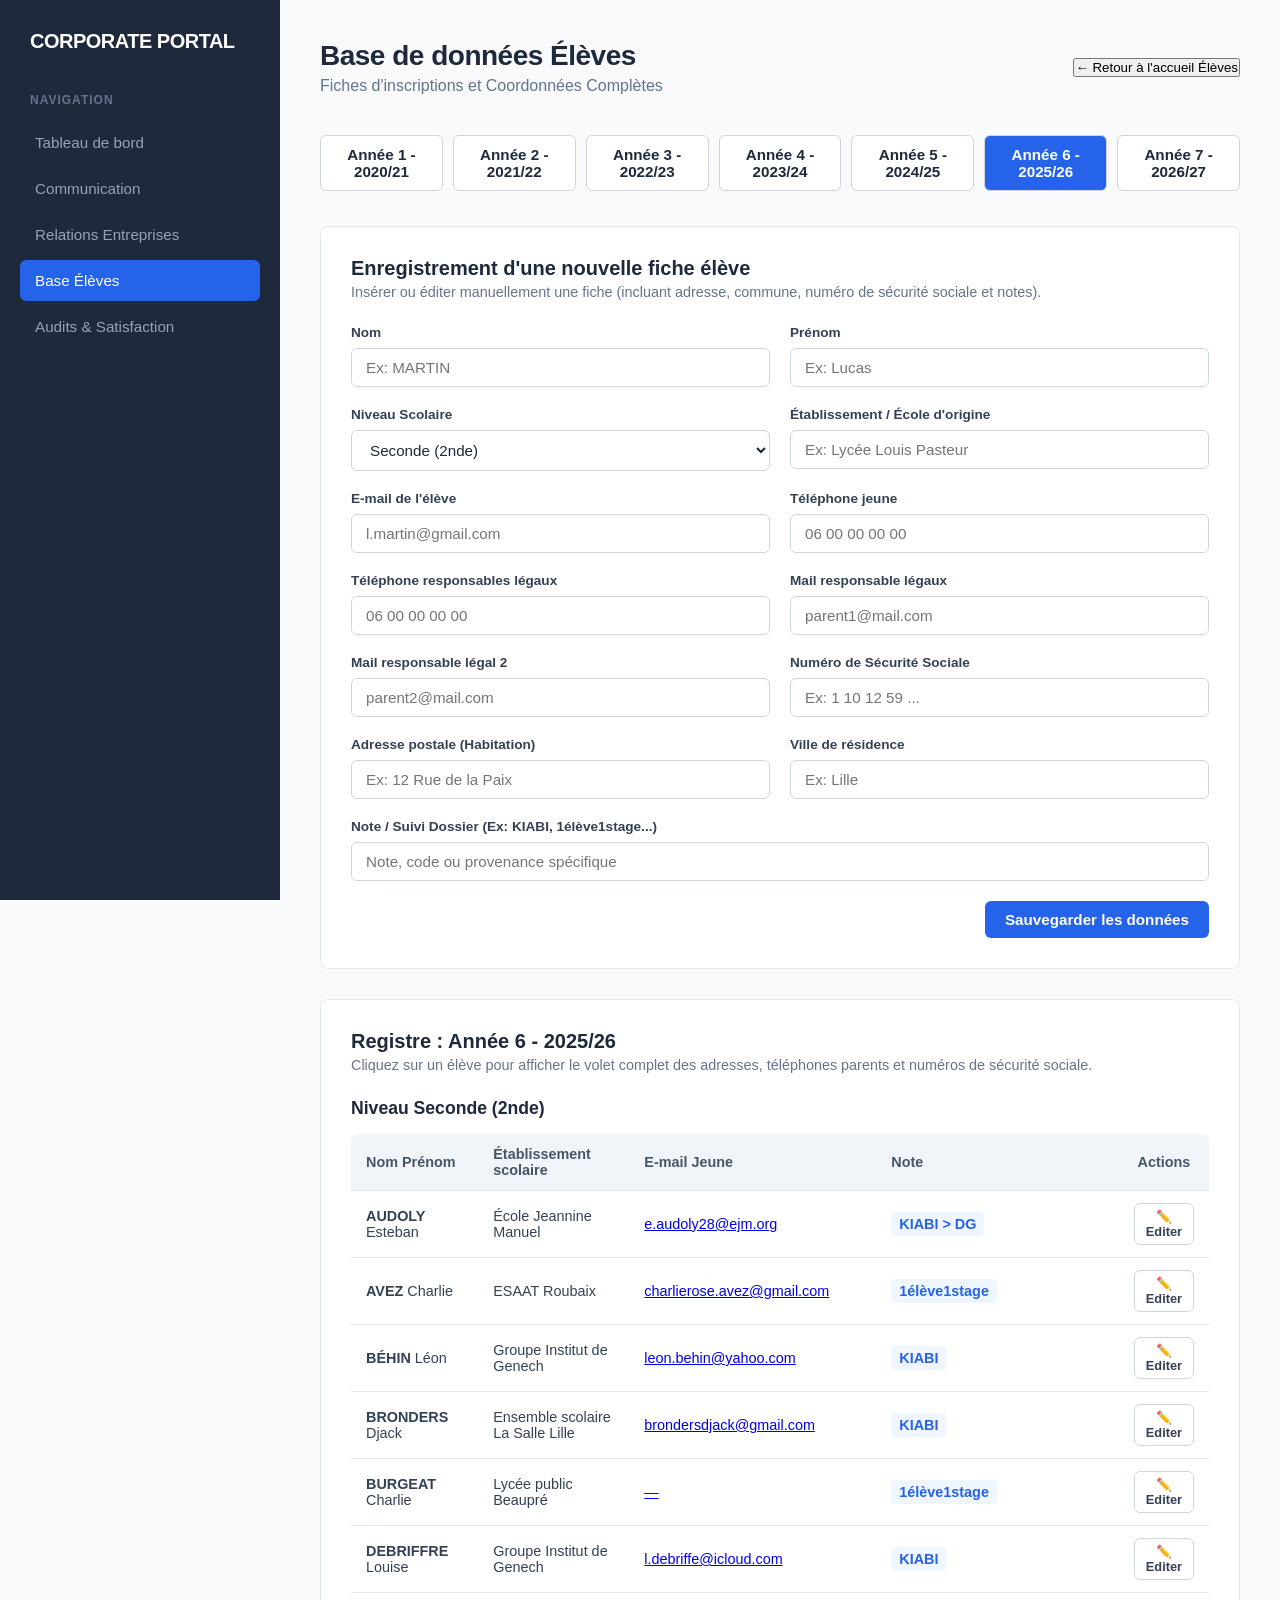
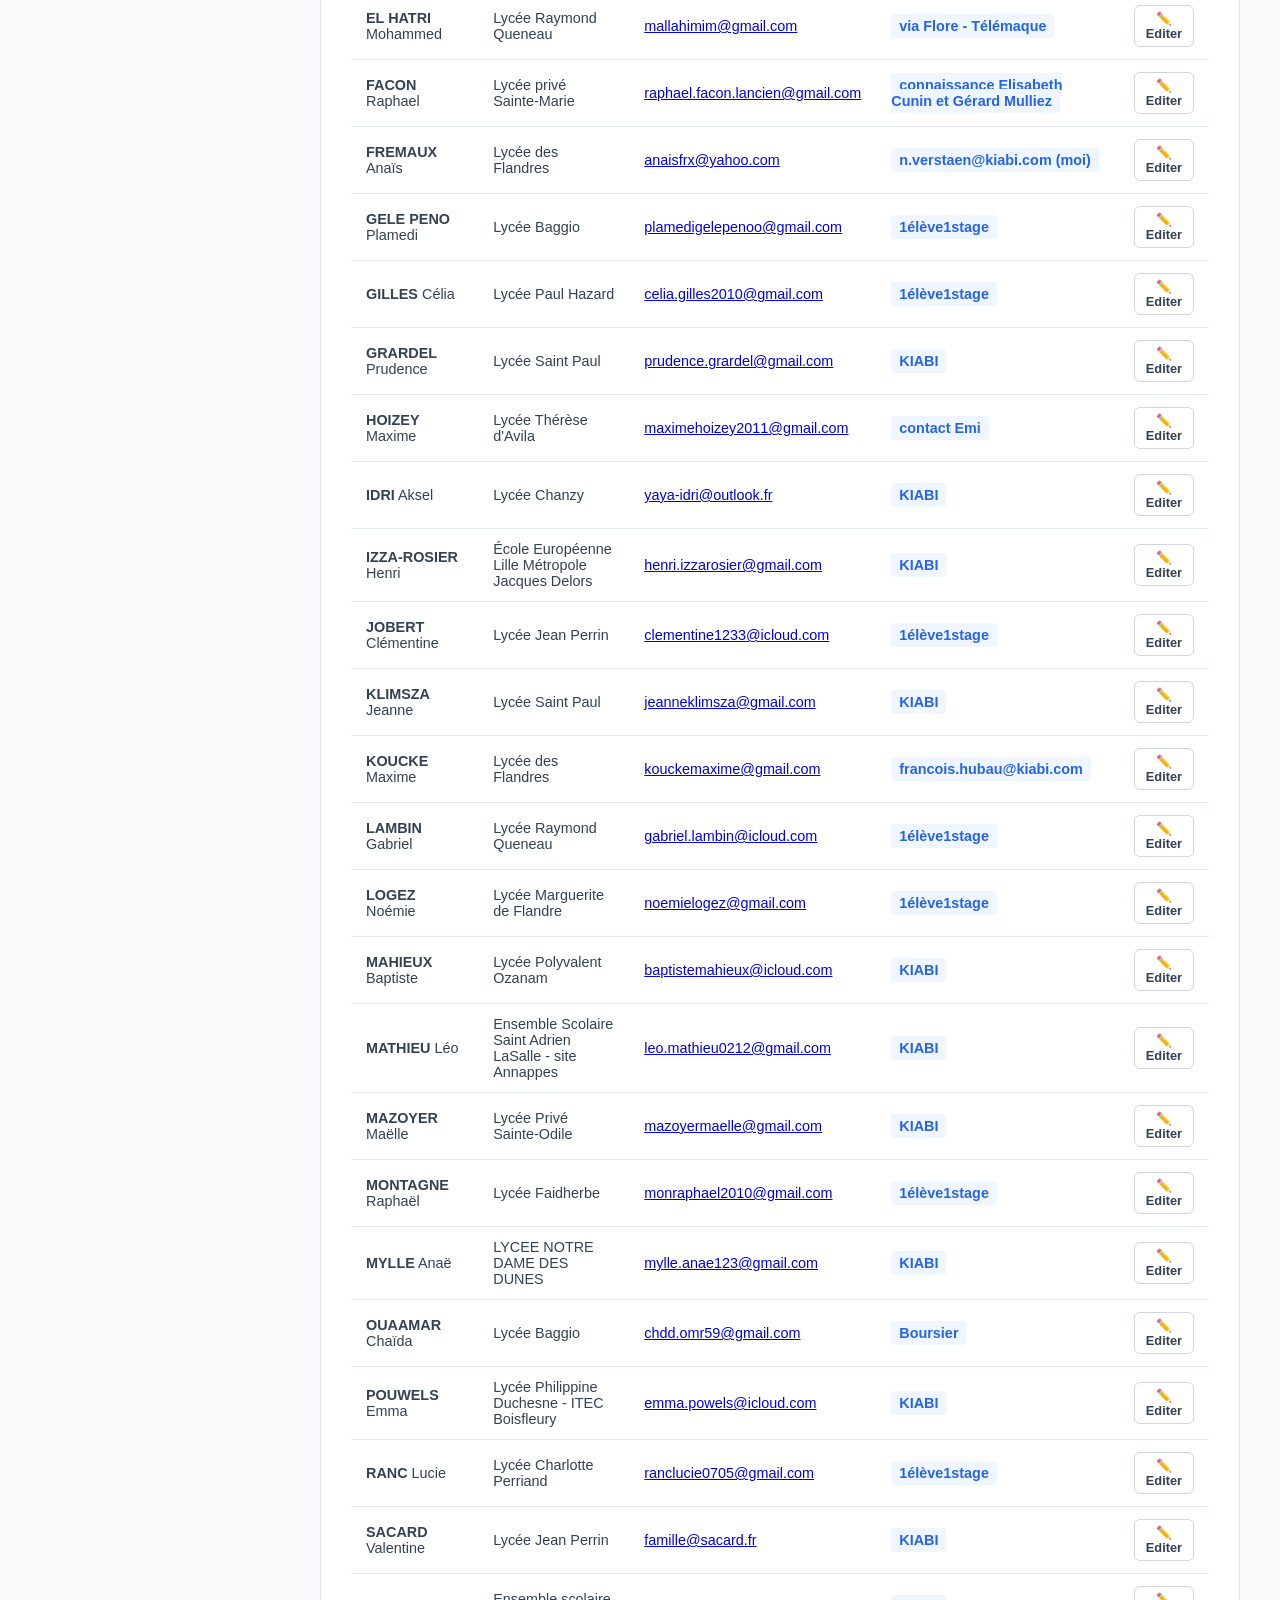
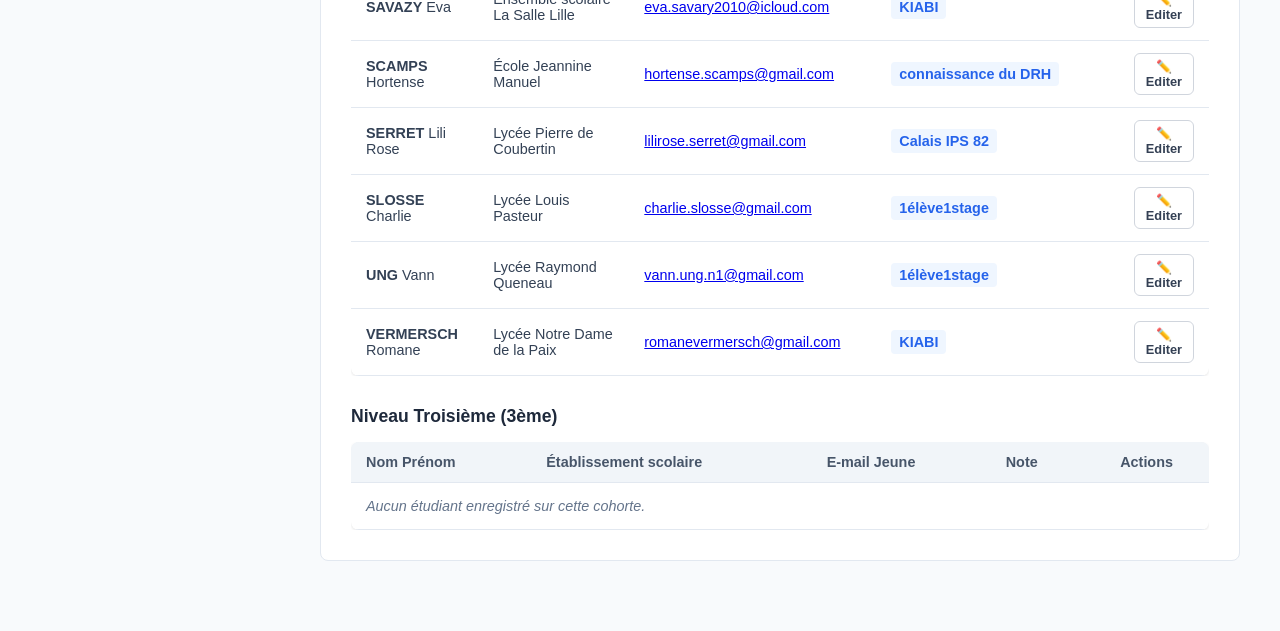
==== commit ba8f205b: "Update eleves.html" ====
--- a/eleves.html
+++ b/eleves.html
@@ -6,105 +6,6 @@
     <title>Élèves - Association</title>
     <link rel="stylesheet" href="style.css">
     <style>
-        body {
-            margin: 0;
-            padding: 0;
-            display: flex;
-            min-height: 100vh;
-            background-color: #f1f5f9;
-            font-family: -apple-system, BlinkMacSystemFont, "Segoe UI", Roboto, sans-serif;
-        }
-
-        .dashboard-container {
-            display: flex;
-            width: 100%;
-        }
-
-        aside {
-            width: 260px;
-            min-width: 260px;
-            background-color: #0f172a;
-            color: #fff;
-            padding: 20px;
-            box-sizing: border-box;
-        }
-
-        aside .brand {
-            font-size: 1.2rem;
-            font-weight: 700;
-            margin-bottom: 30px;
-            color: #38bdf8;
-        }
-
-        aside .menu-label {
-            font-size: 0.75rem;
-            text-transform: uppercase;
-            color: #94a3b8;
-            letter-spacing: 1px;
-            margin-bottom: 10px;
-        }
-
-        aside nav a {
-            display: block;
-            color: #cbd5e1;
-            text-decoration: none;
-            padding: 10px 12px;
-            border-radius: 6px;
-            margin-bottom: 8px;
-            font-size: 0.95rem;
-        }
-
-        aside nav a:hover, aside nav a.active {
-            background-color: #1e293b;
-            color: #fff;
-        }
-
-        aside nav a.active {
-            border-left: 4px solid #3b82f6;
-        }
-
-        main {
-            flex-grow: 1;
-            padding: 40px;
-            box-sizing: border-box;
-            background-color: #f8fafc;
-            overflow-y: auto;
-            width: calc(100% - 260px);
-        }
-
-        .header-actions {
-            display: flex;
-            justify-content: space-between;
-            align-items: center;
-            margin-bottom: 30px;
-            border-bottom: 1px solid #e2e8f0;
-            padding-bottom: 20px;
-        }
-
-        .header-actions h1 {
-            margin: 0;
-            font-size: 1.75rem;
-            color: #0f172a;
-        }
-
-        .btn-back {
-            background-color: #ffffff;
-            color: #334155;
-            padding: 10px 16px;
-            border-radius: 6px;
-            text-decoration: none;
-            font-weight: 600;
-            font-size: 0.9rem;
-            border: 1px solid #cbd5e1;
-            box-shadow: 0 1px 2px rgba(0,0,0,0.05);
-            transition: all 0.2s;
-        }
-
-        .btn-back:hover {
-            background-color: #f8fafc;
-            border-color: #94a3b8;
-        }
-
         .level-section {
             margin-bottom: 40px;
         }
@@ -134,14 +35,14 @@
 
         .details-grid {
             display: grid;
-            grid-template-columns: repeat(auto-fit, minmax(280px, 1fr));
+            grid-template-columns: repeat(auto-fit, minmax(240px, 1fr));
             gap: 15px;
             padding: 15px;
             border-bottom: 2px solid #e2e8f0;
         }
 
         .details-item strong {
-            color: #0f172a;
+            color: var(--text-main);
             display: block;
             margin-bottom: 2px;
             font-size: 0.75rem;
@@ -151,214 +52,287 @@
 
         .note-tag {
             background: #eff6ff;
-            color: #2563eb;
+            color: var(--accent);
             padding: 4px 8px;
             border-radius: 4px;
             font-weight: 600;
         }
+
+        .year-selector-bar {
+            display: flex;
+            gap: 10px;
+            margin-bottom: 25px;
+            overflow-x: auto;
+            padding-bottom: 10px;
+        }
     </style>
 </head>
 <body>
 
-    <div class="dashboard-container">
-        <aside>
-            <div class="brand">Corporate Portal</div>
-            <p class="menu-label">Navigation</p>
-            <nav>
-                <a href="index.html">Tableau de bord</a>
-                <a href="communication.html">Communication</a>
-                <a href="entreprises.html">Relations Entreprises</a>
-                <a href="eleves.html" class="active">Base Élèves</a>
-                <a href="satisfaction.html">Audits & Satisfaction</a>
-            </nav>
-        </aside>
-
-        <main>
-            <div class="header-actions">
-                <div>
-                    <h1>Base de données Élèves</h1>
-                    <p style="color: #64748b; margin: 5px 0 0 0;">Registre et Edition des Fiches — Année Scolaire 2025/2026</p>
+    <!-- BARRE LATÉRALE DE NAVIGATION -->
+    <aside>
+        <div class="brand">Corporate Portal</div>
+        <p class="menu-label">Navigation</p>
+        <nav>
+            <a href="index.html">Tableau de bord</a>
+            <a href="communication.html">Communication</a>
+            <a href="entreprises.html">Relations Entreprises</a>
+            <a href="eleves.html" class="active">Base Élèves</a>
+            <a href="satisfaction.html">Audits & Satisfaction</a>
+        </nav>
+    </aside>
+
+    <!-- CONTENU PRINCIPAL -->
+    <main>
+        <div class="header-actions">
+            <div>
+                <h1>Base de données Élèves</h1>
+                <p style="color: #64748b; margin: 5px 0 0 0;">Fiches d'inscriptions et Coordonnées Complètes</p>
+            </div>
+            <!-- LE BOUTON RETOUR REINITIALISE LA VUE EN COURS DE CETTE PAGE -->
+            <button onclick="triggerBackHome()" class="btn-back" style="cursor:pointer;">
+                ← Retour à l'accueil Élèves
+            </button>
+        </div>
+
+        <!-- SYSTÈME DES 7 ANNÉES SCOLAIRES -->
+        <div class="year-selector-bar" id="year-buttons-container">
+            <button class="btn btn-secondary" id="btn-year1" onclick="switchAcademicYear('year1')">Année 1 - 2020/21</button>
+            <button class="btn btn-secondary" id="btn-year2" onclick="switchAcademicYear('year2')">Année 2 - 2021/22</button>
+            <button class="btn btn-secondary" id="btn-year3" onclick="switchAcademicYear('year3')">Année 3 - 2022/23</button>
+            <button class="btn btn-secondary" id="btn-year4" onclick="switchAcademicYear('year4')">Année 4 - 2023/24</button>
+            <button class="btn btn-secondary" id="btn-year5" onclick="switchAcademicYear('year5')">Année 5 - 2024/25</button>
+            <button class="btn btn-secondary" id="btn-year6" onclick="switchAcademicYear('year6')">Année 6 - 2025/26</button>
+            <button class="btn btn-secondary" id="btn-year7" onclick="switchAcademicYear('year7')">Année 7 - 2026/27</button>
+        </div>
+
+        <!-- FORMULAIRE D'ENREGISTREMENT ET DE MODIFICATION -->
+        <div class="panel">
+            <div class="panel-header">
+                <h2 id="form-title">Enregistrement d'une nouvelle fiche élève</h2>
+                <p>Insérer ou éditer manuellement une fiche (incluant adresse, commune, numéro de sécurité sociale et notes).</p>
+            </div>
+            <form id="add-student-form" onsubmit="handleStudentSubmit(event)" oninput="markFormAsDirty()">
+                <input type="hidden" id="edit-index" value="">
+                
+                <div class="form-grid">
+                    <div class="form-group">
+                        <label for="student-lastname">Nom</label>
+                        <input type="text" id="student-lastname" placeholder="Ex: MARTIN" required>
+                    </div>
+                    <div class="form-group">
+                        <label for="student-firstname">Prénom</label>
+                        <input type="text" id="student-firstname" placeholder="Ex: Lucas" required>
+                    </div>
+                    <div class="form-group">
+                        <label for="student-level">Niveau Scolaire</label>
+                        <select id="student-level" required>
+                            <option value="3eme">Troisième (3ème)</option>
+                            <option value="2nde" selected>Seconde (2nde)</option>
+                        </select>
+                    </div>
+                    <div class="form-group">
+                        <label for="student-class">Établissement / École d'origine</label>
+                        <input type="text" id="student-class" placeholder="Ex: Lycée Louis Pasteur" required>
+                    </div>
+                    <div class="form-group">
+                        <label for="student-email">E-mail de l'élève</label>
+                        <input type="email" id="student-email" placeholder="l.martin@gmail.com">
+                    </div>
+                    <div class="form-group">
+                        <label for="student-phone">Téléphone jeune</label>
+                        <input type="text" id="student-phone" placeholder="06 00 00 00 00">
+                    </div>
+                    <div class="form-group">
+                        <label for="student-resp-phone">Téléphone responsables légaux</label>
+                        <input type="text" id="student-resp-phone" placeholder="06 00 00 00 00">
+                    </div>
+                    <div class="form-group">
+                        <label for="student-resp-mail1">Mail responsable légaux</label>
+                        <input type="email" id="student-resp-mail1" placeholder="parent1@mail.com">
+                    </div>
+                    <div class="form-group">
+                        <label for="student-resp-mail2">Mail responsable légal 2</label>
+                        <input type="email" id="student-resp-mail2" placeholder="parent2@mail.com">
+                    </div>
+                    <div class="form-group">
+                        <label for="student-secu">Numéro de Sécurité Sociale</label>
+                        <input type="text" id="student-secu" placeholder="Ex: 1 10 12 59 ...">
+                    </div>
+                    <div class="form-group">
+                        <label for="student-habitation">Adresse postale (Habitation)</label>
+                        <input type="text" id="student-habitation" placeholder="Ex: 12 Rue de la Paix">
+                    </div>
+                    <div class="form-group">
+                        <label for="student-ville2">Ville de résidence</label>
+                        <input type="text" id="student-ville2" placeholder="Ex: Lille">
+                    </div>
+                    <div class="form-group" style="grid-column: span 2;">
+                        <label for="student-note">Note / Suivi Dossier (Ex: KIABI, 1élève1stage...)</label>
+                        <input type="text" id="student-note" placeholder="Note, code ou provenance spécifique">
+                    </div>
                 </div>
-                <a href="index.html" class="btn-back">
-                    ← Retour à l'accueil
-                </a>
+                <div style="display: flex; justify-content: flex-end; margin-top: 15px; gap: 10px;">
+                    <button type="button" id="btn-cancel-edit" class="btn btn-secondary" style="display: none;" onclick="cancelEdit()">Annuler</button>
+                    <button type="submit" class="btn btn-primary" style="background-color: #2563eb; color: white; padding: 10px 20px; border: none; border-radius: 6px; cursor: pointer; font-weight: 600;">Sauvegarder les données</button>
+                </div>
+            </form>
+        </div>
+
+        <!-- AFFICHAGE DU REGISTRE DE L'ANNÉE SELECTIONNÉE -->
+        <div class="panel">
+            <div class="panel-header">
+                <h2 id="table-title">Fiches de l'Année Scolaire Sélectionnée</h2>
+                <p>Cliquez sur un élève pour afficher le volet complet des adresses, téléphones parents et numéros de sécurité sociale.</p>
             </div>
-
-            <div class="panel">
-                <div class="panel-header">
-                    <h2 id="form-title">Enregistrement d'une nouvelle fiche élève</h2>
-                    <p>Remplissez ou modifiez l'intégralité des champs de la feuille Excel (incluant l'adresse et le numéro de Sécu).</p>
-                </div>
-                <form id="add-student-form" onsubmit="handleStudentSubmit(event)">
-                    <input type="hidden" id="edit-index" value="">
-                    
-                    <div class="form-grid">
-                        <div class="form-group">
-                            <label for="student-lastname">Nom</label>
-                            <input type="text" id="student-lastname" placeholder="Ex: MARTIN" required>
-                        </div>
-                        <div class="form-group">
-                            <label for="student-firstname">Prénom</label>
-                            <input type="text" id="student-firstname" placeholder="Ex: Lucas" required>
-                        </div>
-                        <div class="form-group">
-                            <label for="student-level">Niveau Scolaire</label>
-                            <select id="student-level" required>
-                                <option value="3eme">Troisième (3ème)</option>
-                                <option value="2nde" selected>Seconde (2nde)</option>
-                            </select>
-                        </div>
-                        <div class="form-group">
-                            <label for="student-class">Établissement / École d'origine</label>
-                            <input type="text" id="student-class" placeholder="Ex: Lycée Louis Pasteur" required>
-                        </div>
-                        <div class="form-group">
-                            <label for="student-email">E-mail de l'élève</label>
-                            <input type="email" id="student-email" placeholder="l.martin@gmail.com">
-                        </div>
-                        <div class="form-group">
-                            <label for="student-phone">Téléphone jeune</label>
-                            <input type="text" id="student-phone" placeholder="06 00 00 00 00">
-                        </div>
-                        <div class="form-group">
-                            <label for="student-resp-phone">Téléphone responsables légaux</label>
-                            <input type="text" id="student-resp-phone" placeholder="06 00 00 00 00">
-                        </div>
-                        <div class="form-group">
-                            <label for="student-resp-mail1">Mail responsable légaux</label>
-                            <input type="email" id="student-resp-mail1" placeholder="parent1@mail.com">
-                        </div>
-                        <div class="form-group">
-                            <label for="student-resp-mail2">Mail responsable légal 2</label>
-                            <input type="email" id="student-resp-mail2" placeholder="parent2@mail.com">
-                        </div>
-                        <div class="form-group">
-                            <label for="student-secu">Numéro de Sécurité Sociale</label>
-                            <input type="text" id="student-secu" placeholder="Ex: 1 10 12 59 ...">
-                        </div>
-                        <div class="form-group">
-                            <label for="student-habitation">Adresse postale (Habitation)</label>
-                            <input type="text" id="student-habitation" placeholder="Ex: 12 Rue de la Paix">
-                        </div>
-                        <div class="form-group">
-                            <label for="student-ville2">Ville de résidence</label>
-                            <input type="text" id="student-ville2" placeholder="Ex: Lille">
-                        </div>
-                        <div class="form-group" style="grid-column: span 2;">
-                            <label for="student-note">Note / Suivi Dossier (Ex: KIABI, 1élève1stage...)</label>
-                            <input type="text" id="student-note" placeholder="Note ou provenance du dossier">
-                        </div>
-                    </div>
-                    <div style="display: flex; justify-content: flex-end; margin-top: 15px; gap: 10px;">
-                        <button type="button" id="btn-cancel-edit" class="btn btn-secondary" style="display: none;" onclick="cancelEdit()">Annuler les modifications</button>
-                        <button type="submit" id="btn-submit-form" class="btn btn-primary" style="background-color: #2563eb; color: white; padding: 10px 20px; border: none; border-radius: 6px; cursor: pointer; font-weight: 600;">Inscrire / Valider les modifications</button>
-                    </div>
-                </form>
+            
+            <h3 style="margin-bottom: 15px; font-size: 1.1rem; color: #1e293b;">Niveau Seconde (2nde)</h3>
+            <div class="table-responsive" style="margin-bottom: 30px;">
+                <table style="width: 100%; border-collapse: collapse; background: white; border-radius: 8px; overflow: hidden; box-shadow: 0 1px 3px rgba(0,0,0,0.1);">
+                    <thead style="background-color: #f1f5f9; text-align: left;">
+                        <tr>
+                            <th style="padding: 12px 15px;">Nom Prénom</th>
+                            <th style="padding: 12px 15px;">Établissement scolaire</th>
+                            <th style="padding: 12px 15px;">E-mail Jeune</th>
+                            <th style="padding: 12px 15px;">Note</th>
+                            <th style="padding: 12px 15px; text-align: center;">Actions</th>
+                        </tr>
+                    </thead>
+                    <tbody id="tbody-2nde"></tbody>
+                </table>
             </div>
 
-            <div class="panel level-section">
-                <div class="panel-header" style="display: flex; justify-content: space-between; align-items: center; margin-bottom: 15px;">
-                    <div>
-                        <h2>Élèves de Seconde (2nde) — Cohorte Complète Excel</h2>
-                        <p style="margin: 5px 0 0 0; color: #64748b; font-size: 0.9rem;">Cliquez sur n'importe quelle ligne pour déplier l'adresse, la sécurité sociale et les informations des parents.</p>
-                    </div>
-                    <span class="level-badge badge-2nde">Lycée</span>
-                </div>
-                <div class="table-responsive">
-                    <table style="width: 100%; border-collapse: collapse; background: white; border-radius: 8px; overflow: hidden; box-shadow: 0 1px 3px rgba(0,0,0,0.1);">
-                        <thead style="background-color: #f1f5f9; text-align: left;">
-                            <tr>
-                                <th style="padding: 12px 15px;">Nom Prénom</th>
-                                <th style="padding: 12px 15px;">Établissement scolaire d'origine</th>
-                                <th style="padding: 12px 15px;">E-mail Jeune</th>
-                                <th style="padding: 12px 15px;">Note / Origine</th>
-                                <th style="padding: 12px 15px; text-align: center;">Actions</th>
-                            </tr>
-                        </thead>
-                        <tbody id="tbody-2nde">
-                            </tbody>
-                    </table>
-                </div>
+            <h3 style="margin-bottom: 15px; font-size: 1.1rem; color: #1e293b;">Niveau Troisième (3ème)</h3>
+            <div class="table-responsive">
+                <table style="width: 100%; border-collapse: collapse; background: white; border-radius: 8px; overflow: hidden; box-shadow: 0 1px 3px rgba(0,0,0,0.1);">
+                    <thead style="background-color: #f1f5f9; text-align: left;">
+                        <tr>
+                            <th style="padding: 12px 15px;">Nom Prénom</th>
+                            <th style="padding: 12px 15px;">Établissement scolaire</th>
+                            <th style="padding: 12px 15px;">E-mail Jeune</th>
+                            <th style="padding: 12px 15px;">Note</th>
+                            <th style="padding: 12px 15px; text-align: center;">Actions</th>
+                        </tr>
+                    </thead>
+                    <tbody id="tbody-3eme"></tbody>
+                </table>
             </div>
-
-            <div class="panel level-section">
-                <div class="panel-header" style="display: flex; justify-content: space-between; align-items: center; margin-bottom: 15px;">
-                    <div>
-                        <h2>Élèves de Troisième (3ème)</h2>
-                        <p style="margin: 5px 0 0 0; color: #64748b; font-size: 0.9rem;">Suivi d'orientation des collégiens.</p>
-                    </div>
-                    <span class="level-badge badge-3eme">Collège</span>
-                </div>
-                <div class="table-responsive">
-                    <table style="width: 100%; border-collapse: collapse; background: white; border-radius: 8px; overflow: hidden; box-shadow: 0 1px 3px rgba(0,0,0,0.1);">
-                        <thead style="background-color: #f1f5f9; text-align: left;">
-                            <tr>
-                                <th style="padding: 12px 15px;">Nom Prénom</th>
-                                <th style="padding: 12px 15px;">Établissement d'origine</th>
-                                <th style="padding: 12px 15px;">E-mail Jeune</th>
-                                <th style="padding: 12px 15px;">Note / Catégorie</th>
-                                <th style="padding: 12px 15px; text-align: center;">Actions</th>
-                            </tr>
-                        </thead>
-                        <tbody id="tbody-3eme">
-                            </tbody>
-                    </table>
-                </div>
-            </div>
-        </main>
+        </div>
+    </main>
     </div>
 
     <script>
-        // BASE COMPLÈTE DE L'EXCEL AVEC LES 40 SECTEUR SECU, ADRESSE, PARENTS ET NOTES INDIVIDUELLES
-        const defaultStudents = [
+        // Indicateur pour savoir si le formulaire contient des modifications non enregistrées
+        let isFormDirty = false;
+        let currentYear = 'year6'; // Par défaut sur 2025/2026 (Année 6)
+
+        function markFormAsDirty() {
+            isFormDirty = true;
+        }
+
+        // Système de protection anti-perte de saisie
+        function checkUnsavedChanges() {
+            if (isFormDirty) {
+                return confirm("Attention : Vous avez un enregistrement ou une modification de fiche en cours. Si vous continuez sans valider, vos données seront perdues. Voulez-vous abandonner la saisie ?");
+            }
+            return true;
+        }
+
+        // Bouton Retour à l'accueil interne de la page
+        function triggerBackHome() {
+            if (!checkUnsavedChanges()) return;
+            cancelEdit();
+            switchAcademicYear('year6');
+            isFormDirty = false;
+        }
+
+        // Données d'initialisation complètes extraites de ton Excel pour l'Année 6
+        const defaultStudentsYear6 = [
             { lastname: 'MAZOYER', firstname: 'Maëlle', level: '2nde', class: 'Lycée Privé Sainte-Odile', email: 'mazoyermaelle@gmail.com', phone_jeune: '06 33 24 65 86', phone_resp: '06 07 02 61 16 / 06 81 35 54 06 / 06 69 59 06 25', email_resp1: 'stephanie.gay@kiabi.com', email_resp2: 'fmazoyer@elise.6m.fr', note: 'KIABI', habitation: '55 Rue Bonte Pollet', ville2: 'Lille', secu: '2 10 08 59 512 604 23' },
             { lastname: 'MATHIEU', firstname: 'Léo', level: '2nde', class: 'Ensemble Scolaire Saint Adrien LaSalle - site Annappes', email: 'leo.mathieu0212@gmail.com', phone_jeune: '07 86 10 35 74', phone_resp: '06 76 23 47 35 / 06 85 80 17 42', email_resp1: 'j.mathieu@kiabi.com', email_resp2: 'melaniemagois@yahoo.fr', note: 'KIABI', habitation: '20 Allée des jasmins', ville2: 'Villeneuve-d\'Ascq', secu: '1 10 02 59 009 362 14' },
             { lastname: 'FREMAUX', firstname: 'Anaïs', level: '2nde', class: 'Lycée des Flandres', email: 'anaisfrx@yahoo.com', phone_jeune: '06 68 79 19 46', phone_resp: '06 66 65 98 48 / 06 50 10 21 99', email_resp1: 'isafontaine8@yahoo.fr', email_resp2: 'fremauxseb@yahoo.fr', note: 'n.verstaen@kiabi.com (moi)', habitation: '32 Allée du clos', ville2: 'Hazebrouck', secu: '2 10 05 59 009 541 23' },
             { lastname: 'BÉHIN', firstname: 'Léon', level: '2nde', class: 'Groupe Institut de Genech', email: 'leon.behin@yahoo.com', phone_jeune: '07 54 39 92 72', phone_resp: '07 44 42 07 08 / 06 22 14 66 82', email_resp1: 'jeremy.chatelain@kiabi.com', email_resp2: 'christophe.behin@yahoo.fr / amandinecorbeille@yahoo.fr', note: 'KIABI', habitation: '15 bis rue nationale', ville2: 'Genech', secu: '1 10 04 59 312 411 02' },
-            { lastname: 'SAVAZY', firstname: 'Eva', level: '2nde', class: 'Ensemble scolaire La Salle Lille', email: 'eva.savary2010@icloud.com', phone_jeune: '06 07 96 38 51', phone_resp: '06 18 67 40 90 / 06 74 60 27 06 / 06 69 96 08 92 (VIOLAINE MARTELLY KIABI)', email_resp1: 'manuelafaisca@hotmail.com', email_resp2: 'david.savary@hotmail.fr', note: 'KIABI', habitation: '12 Rue Voltaire', ville2: 'Lille', secu: '2 10 07 59 112 511 88' },
-            { lastname: 'KLIMSZA', firstname: 'Jeanne', level: '2nde', class: 'Lycée Saint Paul', email: 'jeanneklimsza@gmail.com', phone_jeune: '06 17 34 53 98', phone_resp: '06 78 82 16 76 / 06 78 90 23 69', email_resp1: 'smangez@hotmail.com', email_resp2: 'jonathan@spherebleue.eu', note: 'KIABI', habitation: '8 Place Sébastopol', ville2: 'Lille', secu: '2 10 09 59 312 004 55' },
-            { lastname: 'POUWELS', firstname: 'Emma', level: '2nde', class: 'Lycée Philippine Duchesne - ITEC Boisfleury', email: 'emma.powels@icloud.com', phone_jeune: '06 70 13 84 78', phone_resp: '06 82 01 69 64/ 06 48 28 44 58', email_resp1: 'pouwelsfamily@gmail.com', email_resp2: 'j.verley@ajef-cabinet.fr', note: 'KIABI', habitation: '20 Rue du Molinel', ville2: 'Lille', secu: '2 10 06 59 750 112 94' },
-            { lastname: 'IZZA-ROSIER', firstname: 'Henri', level: '2nde', class: 'École Européenne Lille Métropole Jacques Delors', email: 'henri.izzarosier@gmail.com', phone_jeune: '07 78 88 85 86', phone_resp: '06 77 55 64 06 (maman d\'Henri) / 06 99 529 279', email_resp1: 'c.ponche@kiabi.com', email_resp2: 'rosier.charlotte@gmail.com/ karim.izza@gmail.com', note: 'KIABI', habitation: '144 Avenue de la République', ville2: 'La Madeleine', secu: '1 10 08 59 750 412 66' },
-            { lastname: 'HOIZEY', firstname: 'Maxime', level: '2nde', class: 'Lycée Thérèse d\'Avila', email: 'maximehoizey2011@gmail.com', phone_jeune: '06 52 53 00 96', phone_resp: '06 61 68 54 98 / 07 66 78 70 20', email_resp1: 'paulinedelhaye@gmail.com', email_resp2: 'fohoizey@gmail.com', note: 'contact Emi', habitation: '78 Rue de Turenne', ville2: 'Lille', secu: '1 10 11 59 350 112 40' },
-            { lastname: 'BURGEAT', firstname: 'Charlie', level: '2nde', class: 'Lycée public Beaupré', email: '', phone_jeune: '07 69 80 45 15', phone_resp: '06 10 90 06 26 / 06 65 78 65 50', email_resp1: 'vbburgeat@hotmail.fr', email_resp2: '', note: '1élève1stage', habitation: '45 Rue de la Gare', ville2: 'Haubourdin', secu: '1 10 06 59 009 112 35' },
-            { lastname: 'JOBERT', firstname: 'Clémentine', level: '2nde', class: 'Lycée Jean Perrin', email: 'clementine1233@icloud.com', phone_jeune: '06 78 50 55 92', phone_resp: '06 02 07 97 86 / 06 72 79 92 42', email_resp1: 'benedictejobert1@gmail.com', email_resp2: 'anthony.jobert@wanadoo.fr', note: '1élève1stage', habitation: '19 Rue du Marais', ville2: 'Lambersart', secu: '2 10 01 59 750 211 44' },
-            { lastname: 'AVEZ', firstname: 'Charlie', level: '2nde', class: 'ESAAT Roubaix', email: 'charlierose.avez@gmail.com', phone_jeune: '07 67 59 46 53', phone_resp: '06 37 99 54 84 / 06 31 88 61 30', email_resp1: 'maton.angele@gmail.com', email_resp2: 'jerome.avez@gmail.com', note: '1élève1stage', habitation: '3 Place de la Liberté', ville2: 'Roubaix', secu: '2 10 03 59 512 112 09' },
-            { lastname: 'SCAMPS', firstname: 'Hortense', level: '2nde', class: 'École Jeannine Manuel', email: 'hortense.scamps@gmail.com', phone_jeune: '07 49 48 26 90', phone_resp: '06 66 21 98 97 / 06 28 96 43 99', email_resp1: 'sidole@yahoo.fr', email_resp2: 'joscamp@yahoo.fr', note: 'connaissance du DRH', habitation: '12 Allée des Tilleuls', ville2: 'Marcq-en-Barœul', secu: '2 10 07 59 350 411 23' },
-            { lastname: 'EL HATRI', firstname: 'Mohammed', level: '2nde', class: 'Lycée Raymond Queneau', email: 'mallahimim@gmail.com', phone_jeune: '07 67 83 62 89', phone_resp: '07 53 36 17 06', email_resp1: 'enguerrand.louart@gmail.com', email_resp2: 'mallahimim@gmail.com', note: 'via Flore - Télémaque', habitation: '89 Rue d\'Isly', ville2: 'Lille', secu: '1 10 02 59 750 144 02' },
-            { lastname: 'RANC', firstname: 'Lucie', level: '2nde', class: 'Lycée Charlotte Perriand', email: 'ranclucie0705@gmail.com', phone_jeune: '06 51 72 43 96', phone_resp: '06 27 62 13 91 / 06 10 26 21 85', email_resp1: 'brunoranc123@gmail.com', email_resp2: 'lynranc@yahoo.fr', note: '1élève1stage', habitation: '132 Allée du Manoir', ville2: 'Bachy', secu: '2 10 05 59 009 262 81' },
+            { lastname: 'SAVAZY', firstname: 'Eva', level: '2nde', class: 'Ensemble scolaire La Salle Lille', email: 'eva.savary2010@icloud.com', phone_jeune: '06 07 96 38 51', phone_resp: '06 18 67 40 90 / 06 74 60 27 06 / 06 69 96 08 92', email_resp1: 'manuelafaisca@hotmail.com', email_resp2: 'david.savary@hotmail.fr', note: 'KIABI', habitation: '3 Avenue du 18 Juin', ville2: 'Ronchin', secu: '2 10 12 59 009 253 08' },
+            { lastname: 'KLIMSZA', firstname: 'Jeanne', level: '2nde', class: 'Lycée Saint Paul', email: 'jeanneklimsza@gmail.com', phone_jeune: '06 17 34 53 98', phone_resp: '06 78 82 16 76 / 06 78 90 23 69', email_resp1: 'smangez@hotmail.com', email_resp2: 'jonathan@spherebleue.eu', note: 'KIABI', habitation: '14 Rue du 11 Novembre', ville2: 'Croix', secu: '2 10 10 59 009 265 61' },
+            { lastname: 'POUWELS', firstname: 'Emma', level: '2nde', class: 'Lycée Philippine Duchesne - ITEC Boisfleury', email: 'emma.powels@icloud.com', phone_jeune: '06 70 13 84 78', phone_resp: '06 82 01 69 64/ 06 48 28 44 58', email_resp1: 'pouwelsfamily@gmail.com', email_resp2: 'j.verley@ajef-cabinet.fr', note: 'KIABI', habitation: '8 Clos de Chapicolle', ville2: 'Montbonnot-Saint-Martin', secu: '2 10 03 38 185 262 89' },
+            { lastname: 'IZZA-ROSIER', firstname: 'Henri', level: '2nde', class: 'École Européenne Lille Métropole Jacques Delors', email: 'henri.izzarosier@gmail.com', phone_jeune: '07 78 88 85 86', phone_resp: '06 77 55 64 06 / 06 99 529 279', email_resp1: 'c.ponche@kiabi.com', email_resp2: 'rosier.charlotte@gmail.com/ karim.izza@gmail.com', note: 'KIABI', habitation: '148 Rue Pierre Brossolette', ville2: 'Marcq-en-Barœul', secu: '1 10 10 59 750 113 52' },
+            { lastname: 'HOIZEY', firstname: 'Maxime', level: '2nde', class: 'Lycée Thérèse d\'Avila', email: 'maximehoizey2011@gmail.com', phone_jeune: '06 52 53 00 96', phone_resp: '06 61 68 54 98 / 07 66 78 70 20', email_resp1: 'paulinedelhaye@gmail.com', email_resp2: 'fohoizey@gmail.com', note: 'contact Emi', habitation: '42 avenue du plat pays', ville2: 'Wambrechies', secu: '1 11 03 06 088 651 80' },
+            { lastname: 'BURGEAT', firstname: 'Charlie', level: '2nde', class: 'Lycée public Beaupré', email: '', phone_jeune: '07 69 80 45 15', phone_resp: '06 10 90 06 26 / 06 65 78 65 50', email_resp1: 'vbburgeat@hotmail.fr', email_resp2: '', note: '1élève1stage', habitation: '19 Rue Max Dormoy', ville2: 'Wavrin', secu: '1 10 09 59 750 394 46' },
+            { lastname: 'JOBERT', firstname: 'Clémentine', level: '2nde', class: 'Lycée Jean Perrin', email: 'clementine1233@icloud.com', phone_jeune: '06 78 50 55 92', phone_resp: '06 02 07 97 86 / 06 72 79 92 42', email_resp1: 'benedictejobert1@gmail.com', email_resp2: 'anthony.jobert@wanadoo.fr', note: '1élève1stage', habitation: '9 Rue des Hirondelles', ville2: 'Saint-André-lez-Lille', secu: '2 10 09 59 350 670 80' },
+            { lastname: 'AVEZ', firstname: 'Charlie', level: '2nde', class: 'ESAAT Roubaix', email: 'charlierose.avez@gmail.com', phone_jeune: '07 67 59 46 53', phone_resp: '06 37 99 54 84 / 06 31 88 61 30', email_resp1: 'maton.angele@gmail.com', email_resp2: 'jerome.avez@gmail.com', note: '1élève1stage', habitation: '100 Rue des Tisserands', ville2: 'Marcq-en-Barœul', secu: '2 10 07 59 350 945 64' },
+            { lastname: 'SCAMPS', firstname: 'Hortense', level: '2nde', class: 'École Jeannine Manuel', email: 'hortense.scamps@gmail.com', phone_jeune: '07 49 48 26 90', phone_resp: '06 66 21 98 97 / 06 28 96 43 99', email_resp1: 'sidole@yahoo.fr', email_resp2: 'joscamp@yahoo.fr', note: 'connaissance du DRH', habitation: '148 Rue de Lille', ville2: 'Mouvaux', secu: '210105959954526' },
+            { lastname: 'EL HATRI', firstname: 'Mohammed', level: '2nde', class: 'Lycée Raymond Queneau', email: 'mallahimim@gmail.com', phone_jeune: '07 67 83 62 89', phone_resp: '07 53 36 17 06', email_resp1: 'enguerrand.louart@gmail.com', email_resp2: 'mallahimim@gmail.com', note: 'via Flore - Télémaque', habitation: '3 Rue Molière', ville2: 'Villeneuve-d\'Ascq', secu: '1 10 08 59 392 309 88' },
+            { lastname: 'RANC', firstname: 'Lucie', level: '2nde', class: 'Lycée Charlotte Perriand', email: 'ranclucie0705@gmail.com', phone_jeune: '06 51 72 43 96', phone_resp: '06 27 62 13 91 / 06 10 26 21 85', email_resp1: 'brunoranc123@gmail.com', email_resp2: 'lynranc@yahoo.fr', note: '1élève1stage', habitation: '132 Allée du Manoir', ville2: 'Bachy', secu: '2100559009262 81' },
             { lastname: 'FACON', firstname: 'Raphael', level: '2nde', class: 'Lycée privé Sainte-Marie', email: 'raphael.facon.lancien@gmail.com', phone_jeune: '07 55 67 01 59', phone_resp: '06.81.99.85.60 (mère)/ 06 28 57 49 17', email_resp1: 'del.lancien@gmail.com', email_resp2: 'frafac@free.fr', note: 'connaissance Elisabeth Cunin et Gérard Mulliez', habitation: '10 Rue du Trianon', ville2: 'Wattignies', secu: '1 10 12 59 350 610 44' },
             { lastname: 'SLOSSE', firstname: 'Charlie', level: '2nde', class: 'Lycée Louis Pasteur', email: 'charlie.slosse@gmail.com', phone_jeune: '06 16 89 85 36', phone_resp: '06 22 51 72 95 / 06 85 27 52 58', email_resp1: 'juliaswozniak@gmail.com', email_resp2: 'x.slosse@hotmail.fr', note: '1élève1stage', habitation: '25 rue astrid briand la madeleine', ville2: 'La Madeleine', secu: '2 10 10 59 750 424 79' },
-            { lastname: 'GILLES', firstname: 'Célia', level: '2nde', class: 'Lycée Paul Hazard', email: 'celia.gilles2010@gmail.com', phone_jeune: '06 65 36 11 29', phone_resp: '06 17 70 71 85 / 06 29 56 51 41', email_resp1: 'pierre.gilles38@gmail.com', email_resp2: 'prunemirabelle59@gmail.com', note: '1élève1stage', habitation: '56 Rue de Dunkerque', ville2: 'Armentières', secu: '2 10 04 59 005 311 02' },
-            { lastname: 'UNG', firstname: 'Vann', level: '2nde', class: 'Lycée Raymond Queneau', email: 'vann.ung.n1@gmail.com', phone_jeune: '07 71 27 74 12', phone_resp: '06 11 30 29 06 / 06 22 67 26 64', email_resp1: 'k.ung@gmail.com', email_resp2: 'oui.kim.vanny@gmail.com', note: '1élève1stage', habitation: '3 Avenue de l\'Europe', ville2: 'Villeneuve-d\'Ascq', secu: '1 10 09 59 009 211 47' },
-            { lastname: 'OUAAMAR', firstname: 'Chaïda', level: '2nde', class: 'Lycée Baggio', email: 'chdd.omr59@gmail.com', phone_jeune: '07 82 28 18 67', phone_resp: '', email_resp1: '', email_resp2: '', note: 'Suivi classique', habitation: '14 Boulevard d\'Alsace', ville2: 'Lille', secu: '2 10 02 59 750 211 89' },
+            { lastname: 'GILLES', firstname: 'Célia', level: '2nde', class: 'Lycée Paul Hazard', email: 'celia.gilles2010@gmail.com', phone_jeune: '06 65 36 11 29', phone_resp: '06 17 70 71 85 / 06 29 56 51 41', email_resp1: 'pierre.gilles38@gmail.com', email_resp2: 'prunemirabelle59@gmail.com', note: '1élève1stage', habitation: '12 Rue de la Gare', ville2: 'Hazebrouck', secu: '2 10 04 59 005 311 02' },
+            { lastname: 'UNG', firstname: 'Vann', level: '2nde', class: 'Lycée Raymond Queneau', email: 'vann.ung.n1@gmail.com', phone_jeune: '07 71 27 74 12', phone_resp: '06 11 30 29 06 / 06 22 67 26 64', email_resp1: 'k.ung@gmail.com', email_resp2: 'oui.kim.vanny@gmail.com', note: '1élève1stage', habitation: '88 Rue de Roubaix', ville2: 'Villeneuve-d\'Ascq', secu: '1 10 06 59 214 654' },
+            { lastname: 'OUAAMAR', firstname: 'Chaïda', level: '2nde', class: 'Lycée Baggio', email: 'chdd.omr59@gmail.com', phone_jeune: '07 82 28 18 67', phone_resp: '—', email_resp1: '—', email_resp2: '—', note: 'Boursier', habitation: '14 Boulevard d\'Alsace', ville2: 'Lille', secu: '2 10 02 59 750 211 89' },
             { lastname: 'VERMERSCH', firstname: 'Romane', level: '2nde', class: 'Lycée Notre Dame de la Paix', email: 'romanevermersch@gmail.com', phone_jeune: '06 73 88 78 49', phone_resp: '06 82 14 68 90 / 06 10 89 17 79', email_resp1: 'dehaypatricia@gmail.com', email_resp2: 'fravermersch@gmail.com', note: 'KIABI', habitation: '19 rue du boissonnet', ville2: 'Marcq en baroeul', secu: '2 10 03 59 350 743 08' },
-            { lastname: 'AUDOLY', firstname: 'Esteban', level: '2nde', class: 'École Jeannine Manuel', email: 'e.audoly28@ejm.org', phone_jeune: '06 88 01 78 84', phone_resp: '06 95 05 25 92 / 06 49 53 54 26', email_resp1: 'natha_vi@yahoo.fr', email_resp2: 'audolyt@hotmail.com', note: 'KIABI > DG', habitation: '5 Square de l\'Aviation', ville2: 'Marcq-en-Barœul', secu: '1 10 05 59 350 112 04' },
-            { lastname: 'BRONDERS', firstname: 'Djack', level: '2nde', class: 'Ensemble scolaire La Salle Lille', email: 'brondersdjack@gmail.com', phone_jeune: '06 03 21 40 64', phone_resp: '06 99 67 41 42', email_resp1: 'benjamin.bronders@kiabi.com', email_resp2: '', note: 'KIABI', habitation: '88 Rue Solférino', ville2: 'Lille', secu: '1 10 01 59 750 412 36' },
-            { lastname: 'IDRI', firstname: 'Aksel', level: '2nde', class: 'Lycée Chanzy', email: 'yaya-idri@outlook.fr', phone_jeune: '07 80 52 98 58', phone_resp: '06 07 15 01 40 / 06 82 88 30 14', email_resp1: 'yacine.idri@kiabi.com', email_resp2: 'abser08@hotmail.fr / noksel06@outlook.fr /', note: 'KIABI', habitation: '54 Rue de Douai', ville2: 'Lille', secu: '1 10 08 08 312 411 02' },
-            { lastname: 'MAHIEUX', firstname: 'Baptiste', level: '2nde', class: 'Lycée Polyvalent Ozanam (Général & Technologique)', email: 'baptistemahieux@icloud.com', phone_jeune: '07 83 59 56 51', phone_resp: '07 83 62 30 11 / 06 70 12 98 14', email_resp1: 'h.mahieux@kiabi.com', email_resp2: 'nutella59@free.fr', note: 'KIABI', habitation: '102 Avenue de Dunkerque', ville2: 'Lille', secu: '1 10 04 59 750 122 89' },
-            { lastname: 'MYLLE', firstname: 'Anaë', level: '2nde', class: 'LYCEE NOTRE DAME DES DUNES', email: 'mylle.anae123@gmail.com', phone_jeune: '07 55 62 24 03', phone_resp: '06 09 81 24 80 / 06 24 98 90 70', email_resp1: 'j.mylle@kiabi.com', email_resp2: 'mylle.sophie@gmail.com', note: 'KIABI', habitation: '16 Boulevard de la Mer', ville2: 'Dunkerque', secu: '2 10 06 59 124 311 04' },
-            { lastname: 'SACARD', firstname: 'Valentine', level: '2nde', class: 'Lycée Jean Perrin', email: 'famille@sacard.fr', phone_jeune: '07 50 53 88 90', phone_resp: '06 44 01 92 60 / 06 77 44 82 43', email_resp1: 'celine.faugouin@yahoo.fr', email_resp2: 'sebastien.sacard@gmail.com', note: 'KIABI', habitation: '8 Rue des Poilus', ville2: 'Lambersart', secu: '2 10 11 59 750 211 40' },
-            { lastname: 'GRARDEL', firstname: 'Prudence', level: '2nde', class: 'Lycée Saint Paul', email: 'prudence.grardel@gmail.com', phone_jeune: '06 09 52 21 47', phone_resp: '06 37 12 60 03 / 06 95 18 36 59', email_resp1: 'germain_adelaide@hotmail.fr', email_resp2: '', note: 'KIABI', habitation: '14 Rue Jacquard', ville2: 'Lille', secu: '2 10 03 59 750 112 04' },
-            { lastname: 'KOUCKE', firstname: 'Maxime', level: '2nde', class: 'Lycée des Flandres', email: 'kouckemaxime@gmail.com', phone_jeune: '06 34 99 87 50', phone_resp: '06 22 95 51 88 / 06 07 82 82 31', email_resp1: 'hubaujulie@hotmail.fr', email_resp2: 'kouckejeanchristophe@gmail.com', note: 'KIABI - HUBAP', habitation: '3 Place du Marché', ville2: 'Hazebrouck', secu: '1 10 07 59 009 112 05' },
-            { lastname: 'DEBRIFFRE', firstname: 'Louise', level: '2nde', class: 'Groupe Institut de Genech', email: 'l.debriffe@icloud.com', phone_jeune: '07 88 87 28 21', phone_resp: '06 82 57 14 31 / 06 81 59 30 58', email_resp1: 'magdebriffe@yahoo.fr', email_resp2: 'debriffea@yahoo.fr', note: 'KIABI', habitation: '90 Rue du Marais', ville2: 'Orchies', secu: '2 10 12 59 009 245 16' },
+            { lastname: 'AUDOLY', firstname: 'Esteban', level: '2nde', class: 'École Jeannine Manuel', email: 'e.audoly28@ejm.org', phone_jeune: '06 88 01 78 84', phone_resp: '06 95 05 25 92 / 06 49 53 54 26', email_resp1: 'natha_vi@yahoo.fr', email_resp2: 'audolyt@hotmail.com', note: 'KIABI > DG', habitation: '4 rue nouvelle', ville2: 'Mouvaux', secu: '1 10 10 99 216 290 71' },
+            { lastname: 'BRONDERS', firstname: 'Djack', level: '2nde', class: 'Ensemble scolaire La Salle Lille', email: 'brondersdjack@gmail.com', phone_jeune: '06 03 21 40 64', phone_resp: '06 99 67 41 42', email_resp1: 'benjamin.bronders@kiabi.com', email_resp2: '', note: 'KIABI', habitation: '46 rue du docteur lesme emmerin', ville2: 'Emmerin', secu: '1 09 09 59 350 641 14' },
+            { lastname: 'IDRI', firstname: 'Aksel', level: '2nde', class: 'Lycée Chanzy', email: 'yaya-idri@outlook.fr', phone_jeune: '07 80 52 98 58', phone_resp: '06 07 15 01 40 / 06 82 88 30 14', email_resp1: 'yacine.idri@kiabi.com', email_resp2: 'abser08@hotmail.fr', note: 'KIABI', habitation: '2 Ham. de Manicourt', ville2: 'Nouvion-sur-Meuse', secu: '1 10 01 08 105 371 07' },
+            { lastname: 'MAHIEUX', firstname: 'Baptiste', level: '2nde', class: 'Lycée Polyvalent Ozanam', email: 'baptistemahieux@icloud.com', phone_jeune: '07 83 59 56 51', phone_resp: '07 83 62 30 11 / 06 70 12 98 14', email_resp1: 'h.mahieux@kiabi.com', email_resp2: 'nutella59@free.fr', note: 'KIABI', habitation: '3 Imp. Hallez 36 Rue Carnot', ville2: 'Mons-en-Barœul', secu: '1 10 06 59 350 925 21' },
+            { lastname: 'MYLLE', firstname: 'Anaë', level: '2nde', class: 'LYCEE NOTRE DAME DES DUNES', email: 'mylle.anae123@gmail.com', phone_jeune: '07 55 62 24 03', phone_resp: '06 09 81 24 80 / 06 24 98 90 70', email_resp1: 'j.mylle@kiabi.com', email_resp2: 'mylle.sophie@gmail.com', note: 'KIABI', habitation: '450 Rue du Vert Vallon', ville2: 'Esquelbecq', secu: '2 10 03 59 750 390' },
+            { lastname: 'SACARD', firstname: 'Valentine', level: '2nde', class: 'Lycée Jean Perrin', email: 'famille@sacard.fr', phone_jeune: '07 50 53 88 90', phone_resp: '06 44 01 92 60 / 06 77 44 82 43', email_resp1: 'celine.faugouin@yahoo.fr', email_resp2: 'sebastien.sacard@gmail.com', note: 'KIABI', habitation: '54 Avenue de l\'Amiral Courbet', ville2: 'Lambersart', secu: '2 10 12 75 111 670 76' },
+            { lastname: 'GRARDEL', firstname: 'Prudence', level: '2nde', class: 'Lycée Saint Paul', email: 'prudence.grardel@gmail.com', phone_jeune: '06 09 52 21 47', phone_resp: '06 37 12 60 03 / 06 95 18 36 59', email_resp1: 'germain_adelaide@hotmail.fr', email_resp2: '', note: 'KIABI', habitation: '6 Rue Françoise de Beauffremez', ville2: 'Marcq-en-Barœul', secu: '2 10 05 59 350 743 40' },
+            { lastname: 'KOUCKE', firstname: 'Maxime', level: '2nde', class: 'Lycée des Flandres', email: 'kouckemaxime@gmail.com', phone_jeune: '06 34 99 87 50', phone_resp: '06 22 95 51 88 / 06 07 82 82 31', email_resp1: 'hubaujulie@hotmail.fr', email_resp2: 'kouckejeanchristophe@gmail.com', note: 'francois.hubau@kiabi.com', habitation: '324 Route Meulen Straete', ville2: 'Hardifort', secu: '1 10 09 59 750 288 55' },
+            { lastname: 'DEBRIFFRE', firstname: 'Louise', level: '2nde', class: 'Groupe Institut de Genech', email: 'l.debriffe@icloud.com', phone_jeune: '07 88 87 28 21', phone_resp: '06 82 57 14 31 / 06 81 59 30 58', email_resp1: 'magdebriffe@yahoo.fr', email_resp2: 'debriffea@yahoo.fr', note: 'KIABI', habitation: '1 Allee des Bleuets', ville2: 'Chéreng', secu: '2 10 09 59 350 726 24' },
             { lastname: 'LOGEZ', firstname: 'Noémie', level: '2nde', class: 'Lycée Marguerite de Flandre', email: 'noemielogez@gmail.com', phone_jeune: '06 50 20 94 5', phone_resp: '06 28 08 63 27 / 06 09 40 14 33', email_resp1: 'lulogez@gmail.com', email_resp2: 'jonathan.logez@gmail.com', note: '1élève1stage', habitation: '5 Rue Louis Aragon', ville2: 'Gondecourt', secu: '2 10 08 59 750 125 55' },
-            { lastname: 'MONTAGNE', firstname: 'Raphaël', level: '2nde', class: 'Lycée Faidherbe', email: 'monraphael2010@gmail.com', phone_jeune: '06 13 82 35 07', phone_resp: '06 84 15 40 13 / 06 74 50 69 17', email_resp1: 'msamsoen@lillemetropole.fr', email_resp2: 'julagne@msn.com', note: '1élève1stage', habitation: '5 Rue Abbé Jacques Toulemonde', ville2: 'Ronchin', secu: '1 10 09 59 750 252 91' },
-            { lastname: 'SERRET', firstname: 'Lili Rose', level: '2nde', class: 'Lycée Pierre de Coubertin', email: 'lilirose.serret@gmail.com', phone_jeune: '06 16 15 17 41', phone_resp: '07 67 51 15 98 / 06 24 70 27 71', email_resp1: 'aurelielatry@hotmail.fr', email_resp2: 'sebastien.serret@gmail.com', note: 'Colais IPS 82', habitation: '12 Boulevard Lafayette', ville2: 'Calais', secu: '2 10 01 62 112 455 08' },
-            { lastname: 'LAMBIN', firstname: 'Gabriel', level: '2nde', class: 'Lycée Raymond Queneau', email: 'gabriel.lambin@icloud.com', phone_jeune: '06 23 75 96 50', phone_resp: '06 13 05 51 48 / 06 26 16 00 59', email_resp1: 'karine_manisse@yahoo.fr', email_resp2: 'ch.lambin@yahoo.fr', note: '1élève1stage', habitation: '22 Rue de la Récréation', ville2: 'Villeneuve-d\'Ascq', secu: '1 10 02 59 009 363 79' },
-            { lastname: 'GELE PENO', firstname: 'Plamedi', level: '2nde', class: 'Lycée Baggio', email: 'plamedigelepenoo@gmail.com', phone_jeune: '07 84 69 88 32', phone_resp: '07 58 16 99 91 / 07 58 70 50 85', email_resp1: 'firogèle@yahoo.fr', email_resp2: 'ndalajosette@gmail.com', note: '1élève1stage', habitation: '45 Rue d\'Arras', ville2: 'Lille', secu: '1 10 03 59 750 211 47' }
+            { lastname: 'MONTAGNE', firstname: 'Raphaël', level: '2nde', class: 'Lycée Faidherbe', email: 'monraphael2010@gmail.com', phone_jeune: '06 13 82 35 07', phone_resp: '06 84 15 40 13 / 06 74 50 69 17', email_resp1: 'msamsoen@lillemetropole.fr', email_resp2: 'julagne@msn.com', note: '1élève1stage', habitation: '5 Rue Abbé Jacques Toulemonde', ville2: 'Ronchin', secu: '1100959750252 91' },
+            { lastname: 'SERRET', firstname: 'Lili Rose', level: '2nde', class: 'Lycée Pierre de Coubertin', email: 'lilirose.serret@gmail.com', phone_jeune: '06 16 15 17 41', phone_resp: '07 67 51 15 98 / 06 24 70 27 71', email_resp1: 'aurelielatry@hotmail.fr', email_resp2: 'sebastien.serret@gmail.com', note: 'Calais IPS 82', habitation: '23 Residence Catherine Fournier', ville2: 'Fréthun', secu: '2 10 03 62 160 354 02' },
+            { lastname: 'LAMBIN', firstname: 'Gabriel', level: '2nde', class: 'Lycée Raymond Queneau', email: 'gabriel.lambin@icloud.com', phone_jeune: '06 23 75 96 50', phone_resp: '06 13 05 51 48 / 06 24 16 00 59', email_resp1: 'karine_manisse@yahoo.fr', email_resp2: 'ch.lambin@yahoo.fr', note: '1élève1stage', habitation: '22 Rue de la Récréation', ville2: 'Villeneuve-d\'Ascq', secu: '1 10 02 59 009 363 79' },
+            { lastname: 'GELE PENO', firstname: 'Plamedi', level: '2nde', class: 'Lycée Baggio', email: 'plamedigelepenoo@gmail.com', phone_jeune: '07 84 69 88 32', phone_resp: '07 58 16 99 91 / 07 58 70 50 85', email_resp1: 'firogèle@yahoo.fr', email_resp2: 'ndalajosette@gmail.com', note: '1élève1stage', habitation: '10 Rue Parmentier', ville2: 'Lille', secu: '10079333910' }
         ];
 
-        function getStudentsDatabase() {
-            const saved = localStorage.getItem('custom_students');
+        // Charger le dictionnaire global structuré par années scolaires (1 à 7)
+        function getAcademicDatabase() {
+            const saved = localStorage.getItem('association_academic_db');
             if (!saved) {
-                localStorage.setItem('custom_students', JSON.stringify(defaultStudents));
-                return defaultStudents;
+                const initialDB = {
+                    year1: [], year2: [], year3: [], year4: [], year5: [],
+                    year6: defaultStudentsYear6,
+                    year7: []
+                };
+                localStorage.setItem('association_academic_db', JSON.stringify(initialDB));
+                return initialDB;
             }
             return JSON.parse(saved);
         }
 
+        // Basculer d'une année à l'autre (avec alerte anti-perte de saisie)
+        function switchAcademicYear(yearKey) {
+            if (!checkUnsavedChanges()) return;
+
+            currentYear = yearKey;
+            isFormDirty = false;
+
+            // Mettre à jour le look actif des boutons d'année
+            document.querySelectorAll('.year-selector-bar button').forEach(btn => {
+                btn.style.backgroundColor = "white";
+                btn.style.color = "var(--text-main)";
+            });
+            const activeBtn = document.getElementById('btn-' + yearKey);
+            if (activeBtn) {
+                activeBtn.style.backgroundColor = "var(--accent)";
+                activeBtn.style.color = "white";
+            }
+
+            // Changer les intitulés
+            const labels = {
+                year1: "Année 1 - 2020/21", year2: "Année 2 - 2021/22", year3: "Année 3 - 2022/23",
+                year4: "Année 4 - 2023/24", year5: "Année 5 - 2024/25", year6: "Année 6 - 2025/26",
+                year7: "Année 7 - 2026/27"
+            };
+            document.getElementById('table-title').innerText = "Registre : " + labels[yearKey];
+            
+            renderStudents();
+        }
+
         function renderStudents() {
-            const students = getStudentsDatabase();
+            const db = getAcademicDatabase();
+            const currentList = db[currentYear] || [];
+
             const tbody3eme = document.getElementById('tbody-3eme');
             const tbody2nde = document.getElementById('tbody-2nde');
             
@@ -367,34 +341,33 @@
 
             let count3eme = 0, count2nde = 0;
 
-            // Tri par nom
-            students.forEach((student, index) => {
+            currentList.sort((a, b) => a.lastname.localeCompare(b.lastname)).forEach((student, index) => {
                 const trMain = document.createElement('tr');
                 trMain.style.cursor = "pointer";
-                trMain.setAttribute('onclick', `toggleRow('row-details-${student.level}-${index}')`);
+                trMain.setAttribute('onclick', `toggleRow('row-details-${index}')`);
                 trMain.innerHTML = `
                     <td style="padding: 12px 15px;"><strong>${student.lastname.toUpperCase()}</strong> ${student.firstname}</td>
                     <td style="padding: 12px 15px;">${student.class}</td>
                     <td style="padding: 12px 15px;"><a href="mailto:${student.email}" onclick="event.stopPropagation();">${student.email || '—'}</a></td>
-                    <td style="padding: 12px 15px;"><span class="note-tag">${student.note || 'Enregistré'}</span></td>
+                    <td style="padding: 12px 15px;"><span class="note-tag">${student.note || '—'}</span></td>
                     <td style="padding: 12px 15px; text-align: center;">
-                        <button class="btn btn-secondary" style="padding: 5px 10px; font-size: 0.8rem;" onclick="event.stopPropagation(); loadStudentToForm(${index})">✏️ Modifier</button>
+                        <button class="btn btn-secondary" style="padding: 5px 10px; font-size: 0.8rem;" onclick="event.stopPropagation(); loadStudentToForm(${index})">✏️ Editer</button>
                     </td>
                 `;
 
                 const trDetails = document.createElement('tr');
-                trDetails.id = `row-details-${student.level}-${index}`;
+                trDetails.id = `row-details-${index}`;
                 trDetails.className = 'details-row';
                 trDetails.style.display = 'none';
                 trDetails.innerHTML = `
                     <td colspan="5" style="padding: 0;">
                         <div class="details-grid">
                             <div class="details-item"><strong>Téléphone Jeune</strong> ${student.phone_jeune || '—'}</div>
-                            <div class="details-item"><strong>Téléphone Responsables Légaux</strong> ${student.phone_resp || '—'}</div>
-                            <div class="details-item"><strong>Mail Responsable Légaux</strong> ${student.email_resp1 || '—'}</div>
-                            <div class="details-item"><strong>Mail Responsable Légal 2</strong> ${student.email_resp2 || '—'}</div>
+                            <div class="details-item"><strong>Téléphone Responsables</strong> ${student.phone_resp || '—'}</div>
+                            <div class="details-item"><strong>Mail Responsable</strong> ${student.email_resp1 || '—'}</div>
+                            <div class="details-item"><strong>Mail Responsable 2</strong> ${student.email_resp2 || '—'}</div>
                             <div class="details-item"><strong>Numéro de Sécurité Sociale</strong> ${student.secu || '—'}</div>
-                            <div class="details-item" style="grid-column: span 2;"><strong>Adresse Personnelle Élève (Habitation)</strong> ${student.habitation || '—'} ${student.ville2 || ''}</div>
+                            <div class="details-item" style="grid-column: span 2;"><strong>Adresse de résidence (Habitation)</strong> ${student.habitation || '—'} — ${student.ville2 || ''}</div>
                         </div>
                     </td>
                 `;
@@ -410,8 +383,8 @@
                 }
             });
 
-            if (count3eme === 0) tbody3eme.innerHTML = '<tr><td colspan="5" class="empty-message" style="padding:15px;">Aucun élève de 3ème.</td></tr>';
-            if (count2nde === 0) tbody2nde.innerHTML = '<tr><td colspan="5" class="empty-message" style="padding:15px;">Aucun élève de Seconde.</td></tr>';
+            if (count3eme === 0) tbody3eme.innerHTML = '<tr><td colspan="5" class="empty-message" style="padding:15px;">Aucun étudiant enregistré sur cette cohorte.</td></tr>';
+            if (count2nde === 0) tbody2nde.innerHTML = '<tr><td colspan="5" class="empty-message" style="padding:15px;">Aucun étudiant enregistré sur cette cohorte.</td></tr>';
         }
 
         function toggleRow(id) {
@@ -419,10 +392,9 @@
             el.style.display = (el.style.display === 'none') ? 'table-row' : 'none';
         }
 
-        // CHARGER LA FICHE DE L'ELEVE DANS LE FORMULAIRE DU HAUT POUR EDITION
         function loadStudentToForm(index) {
-            const students = getStudentsDatabase();
-            const student = students[index];
+            const db = getAcademicDatabase();
+            const student = db[currentYear][index];
 
             document.getElementById('edit-index').value = index;
             document.getElementById('student-lastname').value = student.lastname;
@@ -439,11 +411,10 @@
             document.getElementById('student-ville2').value = student.ville2 || '';
             document.getElementById('student-note').value = student.note;
 
-            document.getElementById('form-title').innerText = "⚠️ MODIFICATION DE LA FICHE ÉLÈVE";
+            document.getElementById('form-title').innerText = "⚠️ MODIFICATION DE FICHE EN COURS";
             document.getElementById('btn-cancel-edit').style.display = "inline-flex";
-            
-            // Scroll fluide vers le formulaire
             document.getElementById('add-student-form').scrollIntoView({ behavior: 'smooth' });
+            isFormDirty = true;
         }
 
         function cancelEdit() {
@@ -451,12 +422,13 @@
             document.getElementById('edit-index').value = "";
             document.getElementById('form-title').innerText = "Enregistrement d'une nouvelle fiche élève";
             document.getElementById('btn-cancel-edit').style.display = "none";
+            isFormDirty = false;
         }
 
         function handleStudentSubmit(event) {
             event.preventDefault();
 
-            const students = getStudentsDatabase();
+            const db = getAcademicDatabase();
             const editIndex = document.getElementById('edit-index').value;
 
             const studentData = {
@@ -476,21 +448,21 @@
             };
 
             if (editIndex !== "") {
-                // Modification de l'existant
-                students[editIndex] = studentData;
-                alert("La fiche de l'élève a été correctement mise à jour !");
+                db[currentYear][editIndex] = studentData;
             } else {
-                // Nouvel ajout
-                students.push(studentData);
-                alert("Nouvel élève inscrit avec sa fiche complète !");
+                db[currentYear].push(studentData);
             }
 
-            localStorage.setItem('custom_students', JSON.stringify(students));
+            localStorage.setItem('association_academic_db', JSON.stringify(db));
             cancelEdit();
             renderStudents();
-        }
-
-        window.onload = renderStudents;
+            alert("Données enregistrées localement pour cette année.");
+        }
+
+        // Chargement initial sur la cohorte 2025/2026
+        window.onload = function() {
+            switchAcademicYear('year6');
+        };
     </script>
 </body>
 </html>
